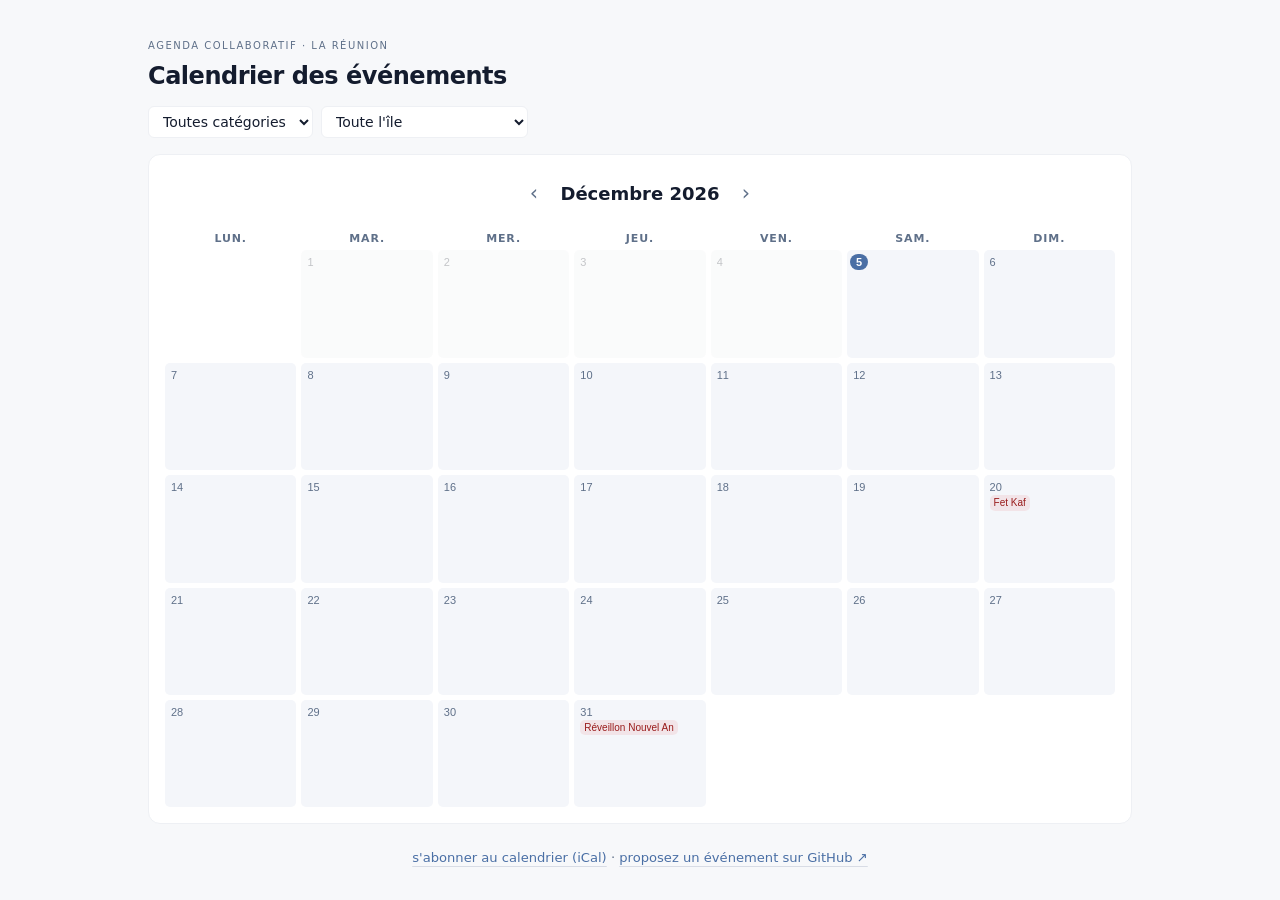
==== index.html @ 15e993ca "Update index.html Co-authored-by: Axel Rasse <rasseax@gmail.com>" ====
<!doctype html>
<html lang="fr">
<head>
<meta charset="utf-8">
<meta name="viewport" content="width=device-width, initial-scale=1">
<meta name="description" content="Agenda ouvert et collaboratif des événements de l'île de La Réunion.">
<title>Événements de La Réunion</title>
<link rel="icon" href="data:image/svg+xml,<svg xmlns=%22http://www.w3.org/2000/svg%22 viewBox=%220 0 100 100%22><text y=%22.9em%22 font-size=%2290%22>🌋</text></svg>">
<style>
  :root {
    color-scheme: light; /* fixed light theme, matching the prototype */

    /* — Surfaces (Vigie design system) — */
    --background: #f7f8fa;
    --foreground: #141c2e;
    --card: #ffffff;
    --card-elevated: #f0f3f8;
    --cell: #f4f6fa;
    --popover: #ffffff;
    --muted: #eef0f4;
    --muted-fg: #5f7089;
    --text-secondary: #3a4e6e;
    --border: #d8dce5;
    --border-strong: #c5cbd8;
    --primary: #4a6fa5;
    --primary-strong: #3b5d92; /* primary ink on tinted backgrounds (AA at 11px) */
    --primary-fg: #ffffff;

    /* — "Signal" states → one category, one color (bg + text) — */
    --Culture-bg: #e6eef8;           --Culture-fg: #2c5490;
    --Sport-bg: #e8f3ec;             --Sport-fg: #276b44;
    --Religieux-bg: #f6efe2;         --Religieux-fg: #7a5d20;
    --Ferie-bg: rgba(220,74,74,.10); --Ferie-fg: #991b1b;

    /* — Radius scale — */
    --r-badge: 3px; --r-sm: 5px; --r-md: 6px; --r-lg: 8px; --r-xl: 12px; --r-2xl: 16px;

    /* — Elevation — */
    --shadow-sm: 0 1px 3px rgba(0,0,0,.06);
    --shadow-md: 0 2px 8px rgba(0,0,0,.08), 0 1px 2px rgba(0,0,0,.04);
    --shadow-2xl: 0 12px 32px rgba(0,0,0,.12);

    /* — Motion — */
    --motion-micro: 140ms; --motion-standard: 240ms;
    --ease-expo: cubic-bezier(.16,1,.3,1);
    --ease-standard: cubic-bezier(.2,0,0,1);

    /* Geist is the prototype's typeface; system-ui as fallback (font not bundled here). */
    --font-sans: "Geist Variable", -apple-system, system-ui, sans-serif;
  }
  * { box-sizing: border-box; }
  body {
    font: 16px/1.5 var(--font-sans); margin: 0 auto; padding: 2rem 1.25rem; max-width: 64rem;
    min-height: 100vh; display: flex; flex-direction: column; background: var(--background); color: var(--foreground);
    -webkit-font-smoothing: antialiased; -moz-osx-font-smoothing: grayscale;
  }

  /* section-label (mono role: tabular figures, tight uppercase) */
  .label { font-size: 10px; font-weight: 500; letter-spacing: 1.5px; text-transform: uppercase; color: var(--muted-fg); font-variant-numeric: tabular-nums; }
  header h1 { margin: .15rem 0 0; font-size: 1.5rem; font-weight: 700; letter-spacing: -.02em; }
  .filters { display: flex; flex-wrap: wrap; gap: .5rem; margin-top: .75rem; }
  select, #today {
    font: inherit; font-size: .875rem; padding: .375rem .625rem; border: 1px solid var(--muted);
    border-radius: var(--r-md); background: var(--card); color: inherit; cursor: pointer;
    transition: background var(--motion-micro) var(--ease-standard), transform var(--motion-micro) var(--ease-standard);
  }
  #today { margin-left: auto; color: var(--muted-fg); background: none; }
  select:hover, #today:hover { background: var(--muted); }
  select:active, #today:active, .nav button:active { transform: scale(.98); }
  /* Active filter: the state is visible without reopening the menu. */
  select.active { border-color: var(--primary); background: color-mix(in srgb, var(--primary) 8%, var(--card)); color: var(--primary-strong); }
  :focus-visible { outline: 2px solid var(--primary); outline-offset: 2px; }

  .card { margin-top: 1rem; flex: 1; display: flex; flex-direction: column; border: 1px solid var(--muted); border-radius: var(--r-xl); background: var(--card); padding: 1rem; }
  .nav { display: flex; align-items: center; justify-content: center; gap: .25rem; margin-bottom: .75rem; }
  .nav button { font: inherit; width: 2.75rem; height: 2.75rem; border: 0; border-radius: var(--r-md); background: none; color: var(--muted-fg); cursor: pointer; font-size: 1.3rem; transition: background var(--motion-micro) var(--ease-standard), transform var(--motion-micro) var(--ease-standard); }
  .nav button:hover { background: var(--muted); }
  .nav h2 { margin: 0; min-width: 10rem; text-align: center; font-size: 1.125rem; font-weight: 700; }

  .grid { display: grid; grid-template-columns: repeat(7, minmax(0, 1fr)); gap: 5px; }
  #days { flex: 1; }
  .wd { padding: .375rem 0; text-align: center; font: 600 11px/1 var(--font-sans); font-variant-numeric: tabular-nums; letter-spacing: .08em; text-transform: uppercase; color: var(--muted-fg); }
  .day {
    display: flex; flex-direction: column; padding: .375rem; border: 0; border-radius: var(--r-sm);
    background: var(--cell); text-align: left; cursor: pointer; color: inherit; overflow: hidden;
    transition: transform var(--motion-micro) var(--ease-standard), box-shadow var(--motion-micro) var(--ease-standard);
  }
  .day:hover { transform: translateY(-1px); box-shadow: var(--shadow-md); }
  .day.out { visibility: hidden; pointer-events: none; }
  .day.past { opacity: .4; filter: saturate(.3); }
  .daynum { align-self: flex-start; font-size: 11px; font-weight: 500; color: var(--muted-fg); }
  /* Today: filled pill on the day number (Apple Calendar style), cell stays like the others. */
  .day.today .daynum { background: var(--primary); color: var(--primary-fg); font-weight: 600; border-radius: 999px; min-width: 18px; text-align: center; padding: 2px 5px; margin: -2px 0 0 -3px; }
  .chips { display: flex; flex-direction: column; gap: 2px; margin-top: 2px; }
  .chip {
    display: block; overflow: hidden; text-overflow: ellipsis; white-space: nowrap;
    padding: 1px 4px; border-radius: var(--r-sm); font-size: 10px; line-height: 1.35;
    background: var(--tint); color: var(--fg);
  }
  .more { padding: 0 4px; font-size: 10px; color: var(--muted-fg); }

  dialog {
    width: 100%; max-width: 28rem; border: 1px solid var(--border-strong); border-radius: var(--r-2xl);
    background: var(--popover); color: var(--foreground); padding: 1.5rem; box-shadow: var(--shadow-2xl);
  }
  dialog::backdrop { background: #00000080; }
  dialog[open] { animation: slide-up var(--motion-standard) var(--ease-expo); }
  @keyframes slide-up { from { transform: translateY(12px); opacity: 0; } to { transform: translateY(0); opacity: 1; } }
  @media (prefers-reduced-motion: reduce) { dialog[open] { animation: none; } }
  .dhead { display: flex; align-items: flex-start; justify-content: space-between; gap: .75rem; margin-bottom: 1rem; }
  .dhead h3 { margin: .15rem 0 0; font-size: 1.125rem; font-weight: 700; text-transform: capitalize; letter-spacing: -.01em; }
  .close { border: 0; background: none; font-size: 1.2rem; cursor: pointer; color: var(--muted-fg); padding: .25rem; }
  .close:hover { color: inherit; }
  .evlist { list-style: none; margin: 0; padding: 0; display: flex; flex-direction: column; gap: .6rem; }
  .ev { border: 1px solid var(--border); border-radius: var(--r-lg); padding: .7rem .8rem; background: var(--card-elevated); }
  .evtop { display: flex; align-items: flex-start; justify-content: space-between; gap: .5rem; }
  .ev h4 { margin: 0; font-size: .95rem; font-weight: 600; }
  .badge { flex-shrink: 0; padding: 2px 6px; border-radius: var(--r-badge); font-size: 11px; background: var(--tint); color: var(--fg); white-space: nowrap; }
  .ev .loc { margin: .4rem 0 0; font-size: .875rem; color: var(--text-secondary); }
  .ev .dates { margin: .15rem 0 0; font: .78rem/1.4 var(--font-sans); font-variant-numeric: tabular-nums; color: var(--muted-fg); }
  .ev a, footer a { color: var(--primary); text-decoration: underline; text-decoration-color: var(--border); text-underline-offset: 4px; transition: text-decoration-color var(--motion-micro), color var(--motion-micro); }
  .ev a { font-size: .78rem; }
  .ev a:hover, footer a:hover { text-decoration-color: var(--primary); }
  .noev { color: var(--muted-fg); font-size: .9rem; }

  footer { margin-top: 1.5rem; text-align: center; font-size: .82rem; color: var(--muted-fg); }
  a { color: inherit; }
</style>
</head>
<body>
<header>
  <span class="label">Agenda collaboratif · La Réunion</span>
  <h1>Calendrier des événements</h1>
  <div class="filters">
    <select id="cat" aria-label="Filtrer par catégorie"></select>
    <select id="commune" aria-label="Filtrer par commune"></select>
    <button id="today" hidden>aujourd'hui</button>
  </div>
</header>

<main class="card">
  <div class="nav">
    <button id="prev" aria-label="Mois précédent">‹</button>
    <h2 id="month"></h2>
    <button id="next" aria-label="Mois suivant">›</button>
  </div>
  <div class="grid" id="weekdays"></div>
  <div class="grid" id="days"></div>
</main>

<dialog id="detail" aria-labelledby="dtitle"></dialog>

<footer>
  <a href="webcal://axelearning.github.io/reunion-events/events.ics">s'abonner au calendrier (iCal)</a>
  <span aria-hidden="true"> · </span>
  <a href="https://github.com/axelearning/reunion-events">proposez un événement sur GitHub ↗</a></footer>

<script>
"use strict";

// Minimal CSV parser (RFC 4180): quoted fields, embedded commas, "" escapes.
function parseCSV(text) {
  const rows = [[]];
  let field = "", inQuotes = false;
  for (let i = 0; i < text.length; i++) {
    const c = text[i];
    if (inQuotes) {
      if (c === '"') { if (text[i + 1] === '"') { field += '"'; i++; } else inQuotes = false; }
      else field += c;
    } else if (c === '"') inQuotes = true;
    else if (c === ",") { rows[rows.length - 1].push(field); field = ""; }
    else if (c === "\n") { rows[rows.length - 1].push(field); field = ""; rows.push([]); }
    else if (c !== "\r") field += c;
  }
  rows[rows.length - 1].push(field);
  return rows.filter(r => r.length > 1 || r[0] !== "");
}

// The CSV is editable by anyone via PR: all content is treated as hostile.
function esc(s) {
  return s.replace(/[&<>"']/g, c => ({ "&": "&amp;", "<": "&lt;", ">": "&gt;", '"': "&quot;", "'": "&#39;" }[c]));
}
function safeUrl(s) {
  try { return ["http:", "https:"].includes(new URL(s).protocol) ? s : null; }
  catch { return null; }
}

// One category → a pair of "signal" tokens (tinted background + text).
const CATS = {
  Culture: { tint: "var(--Culture-bg)", fg: "var(--Culture-fg)" },
  Sport: { tint: "var(--Sport-bg)", fg: "var(--Sport-fg)" },
  Religieux: { tint: "var(--Religieux-bg)", fg: "var(--Religieux-fg)" },
  "Jour férié": { tint: "var(--Ferie-bg)", fg: "var(--Ferie-fg)" },
};
const catStyle = c => CATS[c] || { tint: "var(--muted)", fg: "var(--muted-fg)" };
const communesLabel = c => c === "ALL" ? "Toute l'île" : c.split("|").join(", ");

const MONTHS = ["Janvier","Février","Mars","Avril","Mai","Juin","Juillet","Août","Septembre","Octobre","Novembre","Décembre"];
const WEEKDAYS = ["lun.","mar.","mer.","jeu.","ven.","sam.","dim."];
const fmtDate = new Intl.DateTimeFormat("fr-FR", { day: "numeric", month: "short", year: "numeric" });
const fmtFull = new Intl.DateTimeFormat("fr-FR", { weekday: "long", day: "numeric", month: "long", year: "numeric" });

function iso(d) {
  return `${d.getFullYear()}-${String(d.getMonth() + 1).padStart(2, "0")}-${String(d.getDate()).padStart(2, "0")}`;
}
function fmtRange(e) {
  const d = new Date(e.date_debut + "T00:00:00");
  if (isNaN(d)) return esc(e.date_debut);
  const f = e.date_fin ? new Date(e.date_fin + "T00:00:00") : null;
  return f && !isNaN(f) && e.date_fin !== e.date_debut
    ? `${fmtDate.format(d)} → ${fmtDate.format(f)}`
    : fmtDate.format(d);
}

const now = new Date();
const todayIso = iso(now);
let all = [];
let cursor = { y: now.getFullYear(), m: now.getMonth() };
let fCat = "", fCommune = "";

function filtered() {
  return all.filter(e =>
    (!fCat || e.categorie === fCat) &&
    (!fCommune || e.communes === "ALL" || e.communes.split("|").includes(fCommune)));
}
function eventsOn(key, list) {
  return list.filter(e => key >= e.date_debut && key <= (e.date_fin || e.date_debut));
}

fetch("reunion_events.csv")
  .then(r => { if (!r.ok) throw new Error(r.status); return r.text(); })
  .then(text => {
    const rows = parseCSV(text.trim());
    const headers = rows[0];
    all = rows.slice(1).map(r => Object.fromEntries(headers.map((h, i) => [h, (r[i] ?? "").trim()])));
    initFilters();
    render();
  })
  .catch(() => {
    document.querySelector("main").innerHTML = '<p class="noev" style="text-align:center;padding:2rem">Impossible de charger les données.</p>';
  });

function initFilters() {
  const communes = [...new Set(all.flatMap(e => e.communes === "ALL" ? [] : e.communes.split("|")))].sort((a, b) => a.localeCompare(b, "fr"));
  const catSel = document.getElementById("cat");
  catSel.innerHTML = '<option value="">Toutes catégories</option>' +
    Object.keys(CATS).map(c => `<option value="${esc(c)}">${esc(c)}</option>`).join("");
  document.getElementById("commune").innerHTML = '<option value="">Toute l\'île</option>' +
    communes.map(c => `<option value="${esc(c)}">${esc(c)}</option>`).join("");

  document.getElementById("weekdays").innerHTML = WEEKDAYS.map(w => `<div class="wd">${w}</div>`).join("");

  catSel.onchange = e => { fCat = e.target.value; e.target.classList.toggle("active", !!fCat); render(); };
  document.getElementById("commune").onchange = e => { fCommune = e.target.value; e.target.classList.toggle("active", !!fCommune); render(); };
  document.getElementById("prev").onclick = () => move(-1);
  document.getElementById("next").onclick = () => move(1);
  document.getElementById("today").onclick = () => { cursor = { y: now.getFullYear(), m: now.getMonth() }; render(); };
}

function move(delta) {
  const d = new Date(cursor.y, cursor.m + delta, 1);
  cursor = { y: d.getFullYear(), m: d.getMonth() };
  render();
}

function render() {
  const { y, m } = cursor;
  const list = filtered();
  document.getElementById("month").textContent = `${MONTHS[m]} ${y}`;
  const isCurrent = y === now.getFullYear() && m === now.getMonth();
  document.getElementById("today").hidden = isCurrent;

  const offset = (new Date(y, m, 1).getDay() + 6) % 7; // Monday = 0
  const daysInMonth = new Date(y, m + 1, 0).getDate();
  const count = Math.ceil((offset + daysInMonth) / 7) * 7;
  const days = document.getElementById("days");
  days.style.gridTemplateRows = `repeat(${count / 7}, minmax(72px, 1fr))`;

  let html = "";
  for (let i = 0; i < count; i++) {
    const d = new Date(y, m, 1 - offset + i);
    const key = iso(d);
    const inMonth = d.getMonth() === m;
    if (!inMonth) { html += '<div class="day out"></div>'; continue; }
    const evs = eventsOn(key, list);
    const cls = ["day", key < todayIso ? "past" : "", key === todayIso ? "today" : ""].join(" ").trim();
    const label = `${fmtFull.format(d)}, ${evs.length === 0 ? "aucun événement" : evs.length + " événement" + (evs.length > 1 ? "s" : "")}`;
    const chips = evs.slice(0, 3).map(e => {
      const s = catStyle(e.categorie);
      return `<span class="chip" style="--tint:${s.tint};--fg:${s.fg}" title="${esc(e.nom)}">${esc(e.nom)}</span>`;
    }).join("");
    const more = evs.length > 3 ? `<span class="more">+${evs.length - 3}</span>` : "";
    html += `<button class="${cls}" data-key="${key}" aria-label="${esc(label)}"` +
      `${key === todayIso ? ' aria-current="date"' : ""}>` +
      `<span class="daynum">${d.getDate()}</span><span class="chips">${chips}${more}</span></button>`;
  }
  days.innerHTML = html;
  days.querySelectorAll(".day:not(.out)").forEach(b => b.onclick = () => openDay(b.dataset.key));
}

function openDay(key) {
  const evs = eventsOn(key, filtered());
  const title = fmtFull.format(new Date(key + "T00:00:00"));
  const body = evs.length === 0
    ? '<p class="noev">Aucun événement ce jour.</p>'
    : '<ul class="evlist">' + evs.map(e => {
        const s = catStyle(e.categorie);
        const u = safeUrl(e.lien);
        return `<li class="ev"><div class="evtop"><h4>${esc(e.nom)}</h4>` +
          `<span class="badge" style="--tint:${s.tint};--fg:${s.fg}">${esc(e.categorie)}</span></div>` +
          `<p class="loc">📍 ${esc(communesLabel(e.communes))}</p>` +
          `<p class="dates">${fmtRange(e)}</p>` +
          (u ? `<a href="${esc(u)}" target="_blank" rel="noopener noreferrer">site officiel ↗</a>` : "") +
          `</li>`;
      }).join("") + "</ul>";
  const dlg = document.getElementById("detail");
  dlg.innerHTML =
    `<div class="dhead"><div><span class="label">${evs.length} événement${evs.length > 1 ? "s" : ""}</span>` +
    `<h3 id="dtitle">${esc(title)}</h3></div>` +
    `<button class="close" aria-label="Fermer">✕</button></div>${body}`;
  dlg.querySelector(".close").onclick = () => dlg.close();
  dlg.showModal();
}

// Click on the backdrop → close.
document.getElementById("detail").addEventListener("click", e => {
  if (e.target.id === "detail") e.target.close();
});
</script>
</body>
</html>
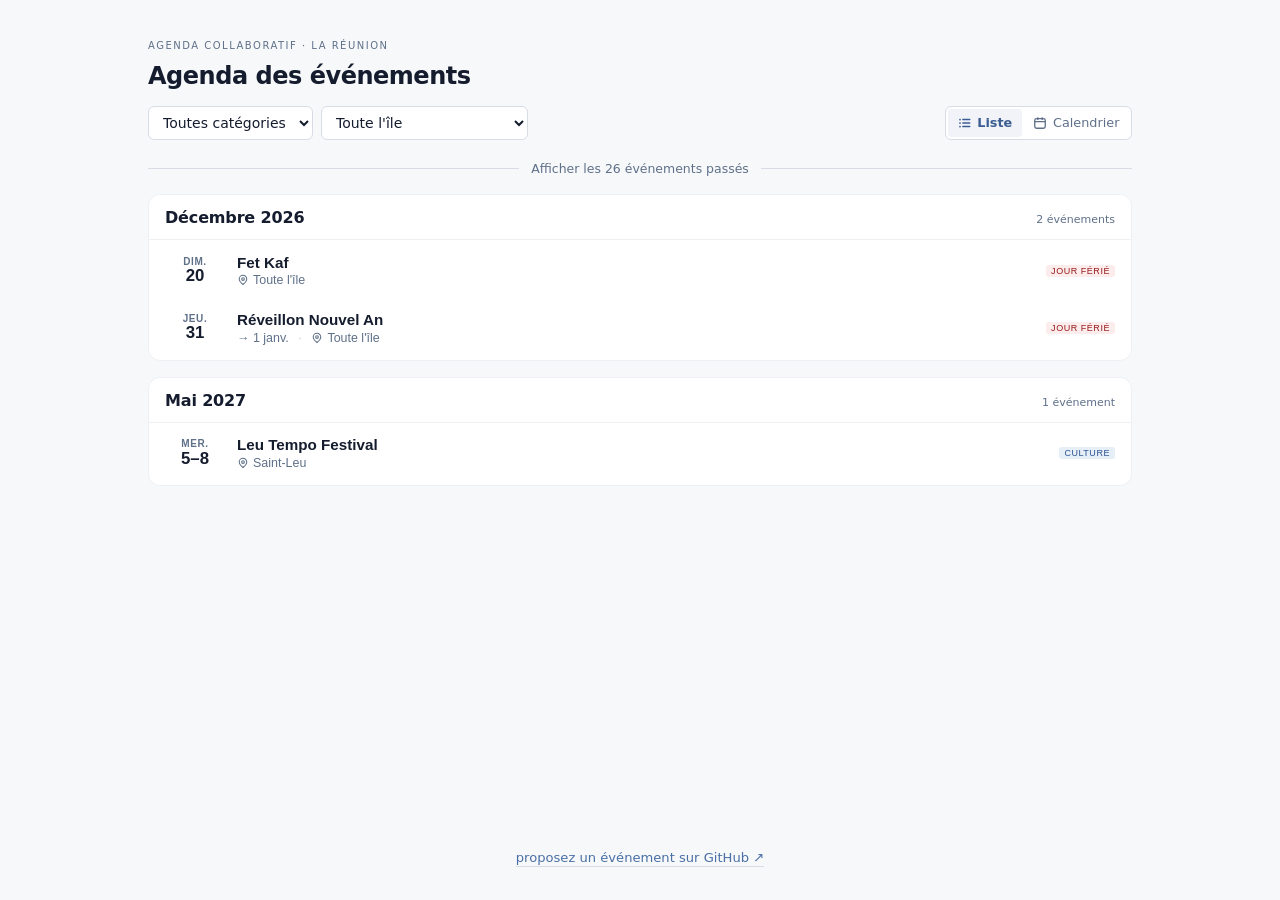
==== commit 55a544ab: "refactor(site): extrait styles.css et app.js de index.html index.html ne garde que le balisage ; le " ====
--- a/index.html
+++ b/index.html
@@ -6,326 +6,49 @@
 <meta name="description" content="Agenda ouvert et collaboratif des événements de l'île de La Réunion.">
 <title>Événements de La Réunion</title>
 <link rel="icon" href="data:image/svg+xml,<svg xmlns=%22http://www.w3.org/2000/svg%22 viewBox=%220 0 100 100%22><text y=%22.9em%22 font-size=%2290%22>🌋</text></svg>">
-<style>
-  :root {
-    color-scheme: light; /* fixed light theme, matching the prototype */
-
-    /* — Surfaces (Vigie design system) — */
-    --background: #f7f8fa;
-    --foreground: #141c2e;
-    --card: #ffffff;
-    --card-elevated: #f0f3f8;
-    --cell: #f4f6fa;
-    --popover: #ffffff;
-    --muted: #eef0f4;
-    --muted-fg: #5f7089;
-    --text-secondary: #3a4e6e;
-    --border: #d8dce5;
-    --border-strong: #c5cbd8;
-    --primary: #4a6fa5;
-    --primary-strong: #3b5d92; /* primary ink on tinted backgrounds (AA at 11px) */
-    --primary-fg: #ffffff;
-
-    /* — "Signal" states → one category, one color (bg + text) — */
-    --Culture-bg: #e6eef8;           --Culture-fg: #2c5490;
-    --Sport-bg: #e8f3ec;             --Sport-fg: #276b44;
-    --Religieux-bg: #f6efe2;         --Religieux-fg: #7a5d20;
-    --Ferie-bg: rgba(220,74,74,.10); --Ferie-fg: #991b1b;
-
-    /* — Radius scale — */
-    --r-badge: 3px; --r-sm: 5px; --r-md: 6px; --r-lg: 8px; --r-xl: 12px; --r-2xl: 16px;
-
-    /* — Elevation — */
-    --shadow-sm: 0 1px 3px rgba(0,0,0,.06);
-    --shadow-md: 0 2px 8px rgba(0,0,0,.08), 0 1px 2px rgba(0,0,0,.04);
-    --shadow-2xl: 0 12px 32px rgba(0,0,0,.12);
-
-    /* — Motion — */
-    --motion-micro: 140ms; --motion-standard: 240ms;
-    --ease-expo: cubic-bezier(.16,1,.3,1);
-    --ease-standard: cubic-bezier(.2,0,0,1);
-
-    /* Geist is the prototype's typeface; system-ui as fallback (font not bundled here). */
-    --font-sans: "Geist Variable", -apple-system, system-ui, sans-serif;
-  }
-  * { box-sizing: border-box; }
-  body {
-    font: 16px/1.5 var(--font-sans); margin: 0 auto; padding: 2rem 1.25rem; max-width: 64rem;
-    min-height: 100vh; display: flex; flex-direction: column; background: var(--background); color: var(--foreground);
-    -webkit-font-smoothing: antialiased; -moz-osx-font-smoothing: grayscale;
-  }
-
-  /* section-label (mono role: tabular figures, tight uppercase) */
-  .label { font-size: 10px; font-weight: 500; letter-spacing: 1.5px; text-transform: uppercase; color: var(--muted-fg); font-variant-numeric: tabular-nums; }
-  header h1 { margin: .15rem 0 0; font-size: 1.5rem; font-weight: 700; letter-spacing: -.02em; }
-  .filters { display: flex; flex-wrap: wrap; gap: .5rem; margin-top: .75rem; }
-  select, #today {
-    font: inherit; font-size: .875rem; padding: .375rem .625rem; border: 1px solid var(--muted);
-    border-radius: var(--r-md); background: var(--card); color: inherit; cursor: pointer;
-    transition: background var(--motion-micro) var(--ease-standard), transform var(--motion-micro) var(--ease-standard);
-  }
-  #today { margin-left: auto; color: var(--muted-fg); background: none; }
-  select:hover, #today:hover { background: var(--muted); }
-  select:active, #today:active, .nav button:active { transform: scale(.98); }
-  /* Active filter: the state is visible without reopening the menu. */
-  select.active { border-color: var(--primary); background: color-mix(in srgb, var(--primary) 8%, var(--card)); color: var(--primary-strong); }
-  :focus-visible { outline: 2px solid var(--primary); outline-offset: 2px; }
-
-  .card { margin-top: 1rem; flex: 1; display: flex; flex-direction: column; border: 1px solid var(--muted); border-radius: var(--r-xl); background: var(--card); padding: 1rem; }
-  .nav { display: flex; align-items: center; justify-content: center; gap: .25rem; margin-bottom: .75rem; }
-  .nav button { font: inherit; width: 2.75rem; height: 2.75rem; border: 0; border-radius: var(--r-md); background: none; color: var(--muted-fg); cursor: pointer; font-size: 1.3rem; transition: background var(--motion-micro) var(--ease-standard), transform var(--motion-micro) var(--ease-standard); }
-  .nav button:hover { background: var(--muted); }
-  .nav h2 { margin: 0; min-width: 10rem; text-align: center; font-size: 1.125rem; font-weight: 700; }
-
-  .grid { display: grid; grid-template-columns: repeat(7, minmax(0, 1fr)); gap: 5px; }
-  #days { flex: 1; }
-  .wd { padding: .375rem 0; text-align: center; font: 600 11px/1 var(--font-sans); font-variant-numeric: tabular-nums; letter-spacing: .08em; text-transform: uppercase; color: var(--muted-fg); }
-  .day {
-    display: flex; flex-direction: column; padding: .375rem; border: 0; border-radius: var(--r-sm);
-    background: var(--cell); text-align: left; cursor: pointer; color: inherit; overflow: hidden;
-    transition: transform var(--motion-micro) var(--ease-standard), box-shadow var(--motion-micro) var(--ease-standard);
-  }
-  .day:hover { transform: translateY(-1px); box-shadow: var(--shadow-md); }
-  .day.out { visibility: hidden; pointer-events: none; }
-  .day.past { opacity: .4; filter: saturate(.3); }
-  .daynum { align-self: flex-start; font-size: 11px; font-weight: 500; color: var(--muted-fg); }
-  /* Today: filled pill on the day number (Apple Calendar style), cell stays like the others. */
-  .day.today .daynum { background: var(--primary); color: var(--primary-fg); font-weight: 600; border-radius: 999px; min-width: 18px; text-align: center; padding: 2px 5px; margin: -2px 0 0 -3px; }
-  .chips { display: flex; flex-direction: column; gap: 2px; margin-top: 2px; }
-  .chip {
-    display: block; overflow: hidden; text-overflow: ellipsis; white-space: nowrap;
-    padding: 1px 4px; border-radius: var(--r-sm); font-size: 10px; line-height: 1.35;
-    background: var(--tint); color: var(--fg);
-  }
-  .more { padding: 0 4px; font-size: 10px; color: var(--muted-fg); }
-
-  dialog {
-    width: 100%; max-width: 28rem; border: 1px solid var(--border-strong); border-radius: var(--r-2xl);
-    background: var(--popover); color: var(--foreground); padding: 1.5rem; box-shadow: var(--shadow-2xl);
-  }
-  dialog::backdrop { background: #00000080; }
-  dialog[open] { animation: slide-up var(--motion-standard) var(--ease-expo); }
-  @keyframes slide-up { from { transform: translateY(12px); opacity: 0; } to { transform: translateY(0); opacity: 1; } }
-  @media (prefers-reduced-motion: reduce) { dialog[open] { animation: none; } }
-  .dhead { display: flex; align-items: flex-start; justify-content: space-between; gap: .75rem; margin-bottom: 1rem; }
-  .dhead h3 { margin: .15rem 0 0; font-size: 1.125rem; font-weight: 700; text-transform: capitalize; letter-spacing: -.01em; }
-  .close { border: 0; background: none; font-size: 1.2rem; cursor: pointer; color: var(--muted-fg); padding: .25rem; }
-  .close:hover { color: inherit; }
-  .evlist { list-style: none; margin: 0; padding: 0; display: flex; flex-direction: column; gap: .6rem; }
-  .ev { border: 1px solid var(--border); border-radius: var(--r-lg); padding: .7rem .8rem; background: var(--card-elevated); }
-  .evtop { display: flex; align-items: flex-start; justify-content: space-between; gap: .5rem; }
-  .ev h4 { margin: 0; font-size: .95rem; font-weight: 600; }
-  .badge { flex-shrink: 0; padding: 2px 6px; border-radius: var(--r-badge); font-size: 11px; background: var(--tint); color: var(--fg); white-space: nowrap; }
-  .ev .loc { margin: .4rem 0 0; font-size: .875rem; color: var(--text-secondary); }
-  .ev .dates { margin: .15rem 0 0; font: .78rem/1.4 var(--font-sans); font-variant-numeric: tabular-nums; color: var(--muted-fg); }
-  .ev a, footer a { color: var(--primary); text-decoration: underline; text-decoration-color: var(--border); text-underline-offset: 4px; transition: text-decoration-color var(--motion-micro), color var(--motion-micro); }
-  .ev a { font-size: .78rem; }
-  .ev a:hover, footer a:hover { text-decoration-color: var(--primary); }
-  .noev { color: var(--muted-fg); font-size: .9rem; }
-
-  footer { margin-top: 1.5rem; text-align: center; font-size: .82rem; color: var(--muted-fg); }
-  a { color: inherit; }
-</style>
+<link rel="stylesheet" href="styles.css">
 </head>
 <body>
 <header>
   <span class="label">Agenda collaboratif · La Réunion</span>
-  <h1>Calendrier des événements</h1>
+  <h1>Agenda des événements</h1>
   <div class="filters">
     <select id="cat" aria-label="Filtrer par catégorie"></select>
     <select id="commune" aria-label="Filtrer par commune"></select>
     <button id="today" hidden>aujourd'hui</button>
+    <div class="views" role="radiogroup" aria-label="Affichage">
+      <button id="v-list" role="radio" aria-checked="true">
+        <svg viewBox="0 0 16 16" width="14" height="14" aria-hidden="true"><path d="M5.5 4h8M5.5 8h8M5.5 12h8" stroke="currentColor" stroke-width="1.5" stroke-linecap="round"/><circle cx="2.25" cy="4" r="1" fill="currentColor"/><circle cx="2.25" cy="8" r="1" fill="currentColor"/><circle cx="2.25" cy="12" r="1" fill="currentColor"/></svg>
+        Liste
+      </button>
+      <button id="v-cal" role="radio" aria-checked="false" tabindex="-1">
+        <svg viewBox="0 0 16 16" width="14" height="14" aria-hidden="true" fill="none" stroke="currentColor" stroke-width="1.5"><rect x="2" y="3" width="12" height="11" rx="2"/><path d="M2 6.5h12M5.5 1.5v3M10.5 1.5v3"/></svg>
+        Calendrier
+      </button>
+    </div>
   </div>
 </header>
 
-<main class="card">
-  <div class="nav">
-    <button id="prev" aria-label="Mois précédent">‹</button>
-    <h2 id="month"></h2>
-    <button id="next" aria-label="Mois suivant">›</button>
+<main>
+  <div class="schedule" id="schedule"><p class="empty">Chargement…</p></div>
+  <div id="calendar" hidden>
+    <div class="nav">
+      <button id="prev" aria-label="Mois précédent">‹</button>
+      <h2 id="month"></h2>
+      <button id="next" aria-label="Mois suivant">›</button>
+    </div>
+    <div class="grid" id="weekdays"></div>
+    <div class="grid" id="days"></div>
   </div>
-  <div class="grid" id="weekdays"></div>
-  <div class="grid" id="days"></div>
 </main>
 
 <dialog id="detail" aria-labelledby="dtitle"></dialog>
 
+<p id="status" class="sr-only" role="status"></p>
+
 <footer>
-  <a href="webcal://axelearning.github.io/reunion-events/events.ics">s'abonner au calendrier (iCal)</a>
-  <span aria-hidden="true"> · </span>
   <a href="https://github.com/axelearning/reunion-events">proposez un événement sur GitHub ↗</a></footer>
 
-<script>
-"use strict";
-
-// Minimal CSV parser (RFC 4180): quoted fields, embedded commas, "" escapes.
-function parseCSV(text) {
-  const rows = [[]];
-  let field = "", inQuotes = false;
-  for (let i = 0; i < text.length; i++) {
-    const c = text[i];
-    if (inQuotes) {
-      if (c === '"') { if (text[i + 1] === '"') { field += '"'; i++; } else inQuotes = false; }
-      else field += c;
-    } else if (c === '"') inQuotes = true;
-    else if (c === ",") { rows[rows.length - 1].push(field); field = ""; }
-    else if (c === "\n") { rows[rows.length - 1].push(field); field = ""; rows.push([]); }
-    else if (c !== "\r") field += c;
-  }
-  rows[rows.length - 1].push(field);
-  return rows.filter(r => r.length > 1 || r[0] !== "");
-}
-
-// The CSV is editable by anyone via PR: all content is treated as hostile.
-function esc(s) {
-  return s.replace(/[&<>"']/g, c => ({ "&": "&amp;", "<": "&lt;", ">": "&gt;", '"': "&quot;", "'": "&#39;" }[c]));
-}
-function safeUrl(s) {
-  try { return ["http:", "https:"].includes(new URL(s).protocol) ? s : null; }
-  catch { return null; }
-}
-
-// One category → a pair of "signal" tokens (tinted background + text).
-const CATS = {
-  Culture: { tint: "var(--Culture-bg)", fg: "var(--Culture-fg)" },
-  Sport: { tint: "var(--Sport-bg)", fg: "var(--Sport-fg)" },
-  Religieux: { tint: "var(--Religieux-bg)", fg: "var(--Religieux-fg)" },
-  "Jour férié": { tint: "var(--Ferie-bg)", fg: "var(--Ferie-fg)" },
-};
-const catStyle = c => CATS[c] || { tint: "var(--muted)", fg: "var(--muted-fg)" };
-const communesLabel = c => c === "ALL" ? "Toute l'île" : c.split("|").join(", ");
-
-const MONTHS = ["Janvier","Février","Mars","Avril","Mai","Juin","Juillet","Août","Septembre","Octobre","Novembre","Décembre"];
-const WEEKDAYS = ["lun.","mar.","mer.","jeu.","ven.","sam.","dim."];
-const fmtDate = new Intl.DateTimeFormat("fr-FR", { day: "numeric", month: "short", year: "numeric" });
-const fmtFull = new Intl.DateTimeFormat("fr-FR", { weekday: "long", day: "numeric", month: "long", year: "numeric" });
-
-function iso(d) {
-  return `${d.getFullYear()}-${String(d.getMonth() + 1).padStart(2, "0")}-${String(d.getDate()).padStart(2, "0")}`;
-}
-function fmtRange(e) {
-  const d = new Date(e.date_debut + "T00:00:00");
-  if (isNaN(d)) return esc(e.date_debut);
-  const f = e.date_fin ? new Date(e.date_fin + "T00:00:00") : null;
-  return f && !isNaN(f) && e.date_fin !== e.date_debut
-    ? `${fmtDate.format(d)} → ${fmtDate.format(f)}`
-    : fmtDate.format(d);
-}
-
-const now = new Date();
-const todayIso = iso(now);
-let all = [];
-let cursor = { y: now.getFullYear(), m: now.getMonth() };
-let fCat = "", fCommune = "";
-
-function filtered() {
-  return all.filter(e =>
-    (!fCat || e.categorie === fCat) &&
-    (!fCommune || e.communes === "ALL" || e.communes.split("|").includes(fCommune)));
-}
-function eventsOn(key, list) {
-  return list.filter(e => key >= e.date_debut && key <= (e.date_fin || e.date_debut));
-}
-
-fetch("reunion_events.csv")
-  .then(r => { if (!r.ok) throw new Error(r.status); return r.text(); })
-  .then(text => {
-    const rows = parseCSV(text.trim());
-    const headers = rows[0];
-    all = rows.slice(1).map(r => Object.fromEntries(headers.map((h, i) => [h, (r[i] ?? "").trim()])));
-    initFilters();
-    render();
-  })
-  .catch(() => {
-    document.querySelector("main").innerHTML = '<p class="noev" style="text-align:center;padding:2rem">Impossible de charger les données.</p>';
-  });
-
-function initFilters() {
-  const communes = [...new Set(all.flatMap(e => e.communes === "ALL" ? [] : e.communes.split("|")))].sort((a, b) => a.localeCompare(b, "fr"));
-  const catSel = document.getElementById("cat");
-  catSel.innerHTML = '<option value="">Toutes catégories</option>' +
-    Object.keys(CATS).map(c => `<option value="${esc(c)}">${esc(c)}</option>`).join("");
-  document.getElementById("commune").innerHTML = '<option value="">Toute l\'île</option>' +
-    communes.map(c => `<option value="${esc(c)}">${esc(c)}</option>`).join("");
-
-  document.getElementById("weekdays").innerHTML = WEEKDAYS.map(w => `<div class="wd">${w}</div>`).join("");
-
-  catSel.onchange = e => { fCat = e.target.value; e.target.classList.toggle("active", !!fCat); render(); };
-  document.getElementById("commune").onchange = e => { fCommune = e.target.value; e.target.classList.toggle("active", !!fCommune); render(); };
-  document.getElementById("prev").onclick = () => move(-1);
-  document.getElementById("next").onclick = () => move(1);
-  document.getElementById("today").onclick = () => { cursor = { y: now.getFullYear(), m: now.getMonth() }; render(); };
-}
-
-function move(delta) {
-  const d = new Date(cursor.y, cursor.m + delta, 1);
-  cursor = { y: d.getFullYear(), m: d.getMonth() };
-  render();
-}
-
-function render() {
-  const { y, m } = cursor;
-  const list = filtered();
-  document.getElementById("month").textContent = `${MONTHS[m]} ${y}`;
-  const isCurrent = y === now.getFullYear() && m === now.getMonth();
-  document.getElementById("today").hidden = isCurrent;
-
-  const offset = (new Date(y, m, 1).getDay() + 6) % 7; // Monday = 0
-  const daysInMonth = new Date(y, m + 1, 0).getDate();
-  const count = Math.ceil((offset + daysInMonth) / 7) * 7;
-  const days = document.getElementById("days");
-  days.style.gridTemplateRows = `repeat(${count / 7}, minmax(72px, 1fr))`;
-
-  let html = "";
-  for (let i = 0; i < count; i++) {
-    const d = new Date(y, m, 1 - offset + i);
-    const key = iso(d);
-    const inMonth = d.getMonth() === m;
-    if (!inMonth) { html += '<div class="day out"></div>'; continue; }
-    const evs = eventsOn(key, list);
-    const cls = ["day", key < todayIso ? "past" : "", key === todayIso ? "today" : ""].join(" ").trim();
-    const label = `${fmtFull.format(d)}, ${evs.length === 0 ? "aucun événement" : evs.length + " événement" + (evs.length > 1 ? "s" : "")}`;
-    const chips = evs.slice(0, 3).map(e => {
-      const s = catStyle(e.categorie);
-      return `<span class="chip" style="--tint:${s.tint};--fg:${s.fg}" title="${esc(e.nom)}">${esc(e.nom)}</span>`;
-    }).join("");
-    const more = evs.length > 3 ? `<span class="more">+${evs.length - 3}</span>` : "";
-    html += `<button class="${cls}" data-key="${key}" aria-label="${esc(label)}"` +
-      `${key === todayIso ? ' aria-current="date"' : ""}>` +
-      `<span class="daynum">${d.getDate()}</span><span class="chips">${chips}${more}</span></button>`;
-  }
-  days.innerHTML = html;
-  days.querySelectorAll(".day:not(.out)").forEach(b => b.onclick = () => openDay(b.dataset.key));
-}
-
-function openDay(key) {
-  const evs = eventsOn(key, filtered());
-  const title = fmtFull.format(new Date(key + "T00:00:00"));
-  const body = evs.length === 0
-    ? '<p class="noev">Aucun événement ce jour.</p>'
-    : '<ul class="evlist">' + evs.map(e => {
-        const s = catStyle(e.categorie);
-        const u = safeUrl(e.lien);
-        return `<li class="ev"><div class="evtop"><h4>${esc(e.nom)}</h4>` +
-          `<span class="badge" style="--tint:${s.tint};--fg:${s.fg}">${esc(e.categorie)}</span></div>` +
-          `<p class="loc">📍 ${esc(communesLabel(e.communes))}</p>` +
-          `<p class="dates">${fmtRange(e)}</p>` +
-          (u ? `<a href="${esc(u)}" target="_blank" rel="noopener noreferrer">site officiel ↗</a>` : "") +
-          `</li>`;
-      }).join("") + "</ul>";
-  const dlg = document.getElementById("detail");
-  dlg.innerHTML =
-    `<div class="dhead"><div><span class="label">${evs.length} événement${evs.length > 1 ? "s" : ""}</span>` +
-    `<h3 id="dtitle">${esc(title)}</h3></div>` +
-    `<button class="close" aria-label="Fermer">✕</button></div>${body}`;
-  dlg.querySelector(".close").onclick = () => dlg.close();
-  dlg.showModal();
-}
-
-// Click on the backdrop → close.
-document.getElementById("detail").addEventListener("click", e => {
-  if (e.target.id === "detail") e.target.close();
-});
-</script>
+<script src="app.js"></script>
 </body>
 </html>
--- a/styles.css
+++ b/styles.css
@@ -0,0 +1,215 @@
+  :root {
+    color-scheme: light; /* fixed light theme, matching the prototype */
+
+    /* — Surfaces (Vigie design system) — */
+    --background: #f7f8fa;
+    --foreground: #141c2e;
+    --card: #ffffff;
+    --card-elevated: #f0f3f8;
+    --cell: #f4f6fa;
+    --popover: #ffffff;
+    --muted: #eef0f4;
+    --muted-fg: #5f7089;
+    --text-secondary: #3a4e6e;
+    --border: #d8dce5;
+    --border-strong: #c5cbd8;
+    --primary: #4a6fa5;
+    --primary-strong: #3b5d92; /* primary ink on tinted backgrounds (AA at 11px) */
+    --primary-fg: #ffffff;
+
+    /* — "Signal" states → one category, one color (bg + text) — */
+    --Culture-bg: #e6eef8;           --Culture-fg: #2c5490;
+    --Sport-bg: #e8f3ec;             --Sport-fg: #276b44;
+    --Religieux-bg: #f6efe2;         --Religieux-fg: #7a5d20;
+    --Ferie-bg: rgba(220,74,74,.10); --Ferie-fg: #991b1b;
+
+    /* — Radius scale — */
+    --r-badge: 3px; --r-sm: 5px; --r-md: 6px; --r-lg: 8px; --r-xl: 12px; --r-2xl: 16px;
+
+    /* — Elevation — */
+    --shadow-sm: 0 1px 3px rgba(0,0,0,.06);
+    --shadow-md: 0 2px 8px rgba(0,0,0,.08), 0 1px 2px rgba(0,0,0,.04);
+    --shadow-2xl: 0 12px 32px rgba(0,0,0,.12);
+
+    /* — Motion — */
+    --motion-micro: 140ms; --motion-standard: 240ms;
+    --ease-expo: cubic-bezier(.16,1,.3,1);
+    --ease-standard: cubic-bezier(.2,0,0,1);
+
+    /* System stack: no bundled font, zero dependency. */
+    --font-sans: system-ui, -apple-system, sans-serif;
+  }
+  * { box-sizing: border-box; }
+  body {
+    font: 16px/1.5 var(--font-sans); margin: 0 auto; padding: 2rem 1.25rem; max-width: 64rem;
+    min-height: 100vh; display: flex; flex-direction: column; background: var(--background); color: var(--foreground);
+    -webkit-font-smoothing: antialiased; -moz-osx-font-smoothing: grayscale;
+  }
+
+  /* section-label (mono role: tabular figures, tight uppercase) */
+  .label { font-size: .625rem; font-weight: 500; letter-spacing: 1.5px; text-transform: uppercase; color: var(--muted-fg); font-variant-numeric: tabular-nums; }
+  header h1 { margin: .15rem 0 0; font-size: 1.5rem; font-weight: 700; letter-spacing: -.02em; }
+  .filters { display: flex; flex-wrap: wrap; gap: .5rem; margin-top: .75rem; }
+  select, #today, #retry, #reset {
+    font: inherit; font-size: .875rem; padding: .375rem .625rem; border: 1px solid var(--border);
+    border-radius: var(--r-md); background: var(--card); color: inherit; cursor: pointer;
+    transition: background var(--motion-micro) var(--ease-standard), transform var(--motion-micro) var(--ease-standard);
+  }
+  #retry, #reset { color: var(--muted-fg); background: none; }
+  select:hover, #retry:hover, #reset:hover { background: var(--muted); color: var(--text-secondary); }
+  select:active, #today:active, #retry:active, #reset:active { transform: scale(.98); }
+  /* Quiet text action: reads as "jump", not as another filter control. */
+  #today { border: 0; background: none; color: var(--primary-strong); }
+  #today:hover { background: color-mix(in srgb, var(--primary) 8%, var(--card)); }
+  /* Active filter: the state is visible without reopening the menu. */
+  select.active { border-color: var(--primary); background: color-mix(in srgb, var(--primary) 8%, var(--card)); color: var(--primary-strong); }
+  .empty #retry, .empty #reset { margin-top: .6rem; }
+  :focus-visible { outline: 2px solid var(--primary); outline-offset: 2px; }
+
+  /* View switcher: segmented control, same "active filter" vocabulary as select.active */
+  .views { margin-left: auto; display: flex; padding: 2px; gap: 2px; border: 1px solid var(--border); border-radius: var(--r-md); background: var(--card); }
+  .views button {
+    display: inline-flex; align-items: center; gap: .35rem;
+    font: inherit; font-size: .8rem; padding: .25rem .6rem; border: 0; border-radius: calc(var(--r-md) - 2px);
+    background: none; color: var(--muted-fg); cursor: pointer;
+    transition: background var(--motion-micro) var(--ease-standard), color var(--motion-micro) var(--ease-standard);
+  }
+  .views svg { flex-shrink: 0; }
+  .views button:hover { background: var(--muted); color: var(--text-secondary); }
+  .views button[aria-checked="true"] { background: color-mix(in srgb, var(--primary) 8%, var(--card)); color: var(--primary-strong); font-weight: 600; }
+
+  /* List view: the page is viewport-high like the calendar; the list scrolls in its pane. */
+  body:not(.cal-view) { height: 100vh; height: 100dvh; }
+  main { margin-top: 1rem; flex: 1; min-height: 0; display: flex; flex-direction: column; }
+  /* The calendar lives in one card; the list is one card per month (below). */
+  body.cal-view main { border: 1px solid var(--muted); border-radius: var(--r-xl); background: var(--card); padding: .5rem; }
+
+  /* — Agenda (schedule): centered column, one card per month — */
+  .schedule { width: 100%; }
+  .schedule:not([hidden]) { display: flex; flex-direction: column; flex: 1; min-height: 0; overflow-y: auto; }
+  .schedule section { border: 1px solid var(--muted); border-radius: var(--r-xl); background: var(--card); }
+  .schedule section + section { margin-top: 1rem; }
+  .schedule > .empty { border: 1px solid var(--muted); border-radius: var(--r-xl); background: var(--card); }
+  .month-head {
+    position: sticky; top: 0; z-index: 1; background: var(--card);
+    border-bottom: 1px solid var(--muted); border-radius: var(--r-xl) var(--r-xl) 0 0;
+    padding: .7rem 1rem .55rem; display: flex; align-items: baseline; gap: .5rem;
+  }
+  .month-head h2 { margin: 0; font-size: 1rem; font-weight: 700; letter-spacing: -.01em; text-transform: capitalize; }
+  .month-head .count { margin-left: auto; font-size: .6875rem; color: var(--muted-fg); font-variant-numeric: tabular-nums; }
+  .rows { list-style: none; margin: 0; padding: .25rem .25rem .35rem; }
+  .rows li + li { margin-top: .3rem; }
+
+  /* Past events fold: a divider-with-label at the top of the list, where the hidden
+     content actually is — not a header button the reader never connects to it. */
+  .past-toggle {
+    align-self: stretch; display: flex; align-items: center; gap: .75rem;
+    margin-bottom: .75rem; padding: .25rem 0; border: 0; background: none; cursor: pointer;
+    font: inherit; font-size: .78rem; color: var(--muted-fg);
+    transition: color var(--motion-micro) var(--ease-standard);
+  }
+  .past-toggle::before, .past-toggle::after { content: ""; flex: 1; border-top: 1px solid var(--border); }
+  .past-toggle:hover { color: var(--primary-strong); }
+
+  .row {
+    display: grid; grid-template-columns: 3.75rem 1fr auto; align-items: center; gap: .75rem;
+    width: 100%; text-align: left; border: 0; border-radius: var(--r-lg); background: none; color: inherit;
+    padding: .6rem .75rem; cursor: pointer;
+    scroll-margin-top: 3.25rem; /* keep focused/anchored rows clear of the sticky month header */
+    transition: background var(--motion-micro) var(--ease-standard), transform var(--motion-micro) var(--ease-standard);
+  }
+  .row:hover { background: var(--cell); }
+  .row:active { transform: scale(.995); }
+  /* Past: dimmed via an AA-safe text color (≥4.5:1), never opacity;
+     badges get the calendar's luminance-preserving desaturation. */
+  .row.past { color: var(--muted-fg); }
+  .row.past .badge { filter: saturate(.35); }
+  .row.today { background: color-mix(in srgb, var(--primary) 7%, transparent); }
+
+  /* One column, always aligned: weekday on top, "25" or the compact range "25–26" below. */
+  .when { display: flex; flex-direction: column; align-items: center; line-height: 1.05; }
+  .when .d { font-size: 1.05rem; font-weight: 700; font-variant-numeric: tabular-nums; }
+  .when .wd { font-size: .625rem; font-weight: 600; letter-spacing: .06em; text-transform: uppercase; color: var(--muted-fg); }
+  .today .when .d { color: var(--primary); }
+
+  .body { min-width: 0; }
+  .row .title { display: -webkit-box; -webkit-line-clamp: 2; -webkit-box-orient: vertical; margin: 0; font-size: .95rem; font-weight: 600; overflow: hidden; overflow-wrap: break-word; }
+  .meta { margin: .15rem 0 0; display: flex; flex-wrap: wrap; align-items: center; gap: .35rem .6rem; font-size: .78rem; color: var(--muted-fg); font-variant-numeric: tabular-nums; }
+  .meta .sep { color: var(--border-strong); }
+  /* In-row badge: trailing tag at the right edge, slimmer than the dialog one. */
+  .row .badge { font-size: .5625rem; padding: 1px 5px; border-radius: var(--r-badge); }
+  .loc-names { display: inline-flex; align-items: center; gap: .25rem; }
+
+  .empty { text-align: center; color: var(--muted-fg); font-size: .9rem; padding: 3rem 1rem; }
+
+  /* — Calendar (month grid) — */
+  #calendar:not([hidden]) { flex: 1; display: flex; flex-direction: column; padding: .5rem; }
+  .nav { display: flex; align-items: center; justify-content: center; gap: .25rem; margin-bottom: .75rem; }
+  .nav button { font: inherit; width: 2.75rem; height: 2.75rem; border: 0; border-radius: var(--r-md); background: none; color: var(--muted-fg); cursor: pointer; font-size: 1.3rem; transition: background var(--motion-micro) var(--ease-standard), transform var(--motion-micro) var(--ease-standard); }
+  .nav button:hover { background: var(--muted); }
+  .nav button:active { transform: scale(.98); }
+  .nav h2 { margin: 0; min-width: 10rem; text-align: center; font-size: 1.125rem; font-weight: 700; }
+
+  .grid { display: grid; grid-template-columns: repeat(7, minmax(0, 1fr)); gap: 5px; }
+  #days { flex: 1; }
+  .grid .wd { padding: .375rem 0; text-align: center; font: 600 .6875rem/1 var(--font-sans); font-variant-numeric: tabular-nums; letter-spacing: .08em; text-transform: uppercase; color: var(--muted-fg); }
+  .day {
+    display: flex; flex-direction: column; padding: .375rem; border: 0; border-radius: var(--r-sm);
+    background: var(--cell); text-align: left; cursor: pointer; color: inherit; overflow: hidden;
+    transition: transform var(--motion-micro) var(--ease-standard), box-shadow var(--motion-micro) var(--ease-standard);
+  }
+  .day:hover { transform: translateY(-1px); box-shadow: var(--shadow-md); }
+  .day.out { visibility: hidden; pointer-events: none; }
+  /* Past: luminance-preserving desaturation keeps chip/text contrast AA. */
+  .day.past { filter: saturate(.35); }
+  .daynum { align-self: flex-start; font-size: .6875rem; font-weight: 500; color: var(--muted-fg); }
+  /* Today: filled pill on the day number (Apple Calendar style), cell stays like the others. */
+  .day.today .daynum { background: var(--primary); color: var(--primary-fg); font-weight: 600; border-radius: 999px; min-width: 18px; text-align: center; padding: 2px 5px; margin: -2px 0 0 -3px; }
+  .chips { display: flex; flex-direction: column; gap: 2px; margin-top: 2px; }
+  .chip {
+    display: block; overflow: hidden; text-overflow: ellipsis; white-space: nowrap;
+    padding: 1px 4px; border-radius: var(--r-sm); font-size: .625rem; line-height: 1.35;
+    background: var(--tint); color: var(--fg);
+  }
+  .more { padding: 0 4px; font-size: .625rem; color: var(--muted-fg); }
+
+  dialog {
+    width: 100%; max-width: 28rem; border: 0; border-radius: var(--r-2xl);
+    background: var(--popover); color: var(--foreground); padding: 1.5rem; box-shadow: var(--shadow-2xl);
+  }
+  dialog::backdrop { background: #00000080; }
+  dialog[open] { animation: slide-up var(--motion-standard) var(--ease-expo); }
+  @keyframes slide-up { from { transform: translateY(12px); opacity: 0; } to { transform: translateY(0); opacity: 1; } }
+  @media (prefers-reduced-motion: reduce) { dialog[open] { animation: none; } }
+  .dhead { display: flex; align-items: flex-start; justify-content: space-between; gap: .75rem; margin-bottom: 1rem; }
+  .dhead h3 { margin: .15rem 0 0; font-size: 1.125rem; font-weight: 700; letter-spacing: -.01em; }
+  .close { border: 0; background: none; font-size: 1.2rem; cursor: pointer; color: var(--muted-fg); padding: .25rem; }
+  .close:hover { color: inherit; }
+  .devlist { list-style: none; margin: 0; padding: 0; display: flex; flex-direction: column; gap: .35rem; }
+  .devlist li { display: flex; align-items: center; gap: .5rem; font-size: .9rem; }
+  .badge {
+    flex-shrink: 0; padding: 2px 7px; border-radius: var(--r-sm); white-space: nowrap;
+    font-size: .625rem; font-weight: 500; letter-spacing: .06em; text-transform: uppercase;
+    background: var(--tint); color: var(--fg);
+  }
+  .facts { list-style: none; margin: .6rem 0 0; padding: 0; display: flex; flex-direction: column; gap: .45rem; }
+  .facts li { display: flex; align-items: center; gap: .5rem; font-size: .875rem; color: var(--text-secondary); font-variant-numeric: tabular-nums; }
+  .facts svg { flex-shrink: 0; color: var(--muted-fg); }
+  .drow a, footer a { color: var(--primary); text-decoration: underline; text-decoration-color: var(--border); text-underline-offset: 4px; transition: text-decoration-color var(--motion-micro), color var(--motion-micro); }
+  .drow a:hover, footer a:hover { text-decoration-color: var(--primary); }
+
+  footer { margin-top: 1.5rem; text-align: center; font-size: .82rem; color: var(--muted-fg); }
+  a { color: inherit; }
+
+  .sr-only { position: absolute; width: 1px; height: 1px; margin: -1px; padding: 0; overflow: hidden; clip-path: inset(50%); white-space: nowrap; border: 0; }
+
+  /* Narrow screens: tighter row gutters. */
+  @media (max-width: 480px) {
+    .row { gap: .6rem; padding-inline: .5rem; }
+  }
+  /* Touch: 44px targets on the primary controls (fine pointers keep the compact density). */
+  @media (pointer: coarse) {
+    select, #today, #retry, #reset { min-height: 44px; }
+    .views button, .past-toggle { min-height: 2.75rem; }
+    .close { padding: .6rem; margin: -.35rem -.35rem 0 0; }
+  }
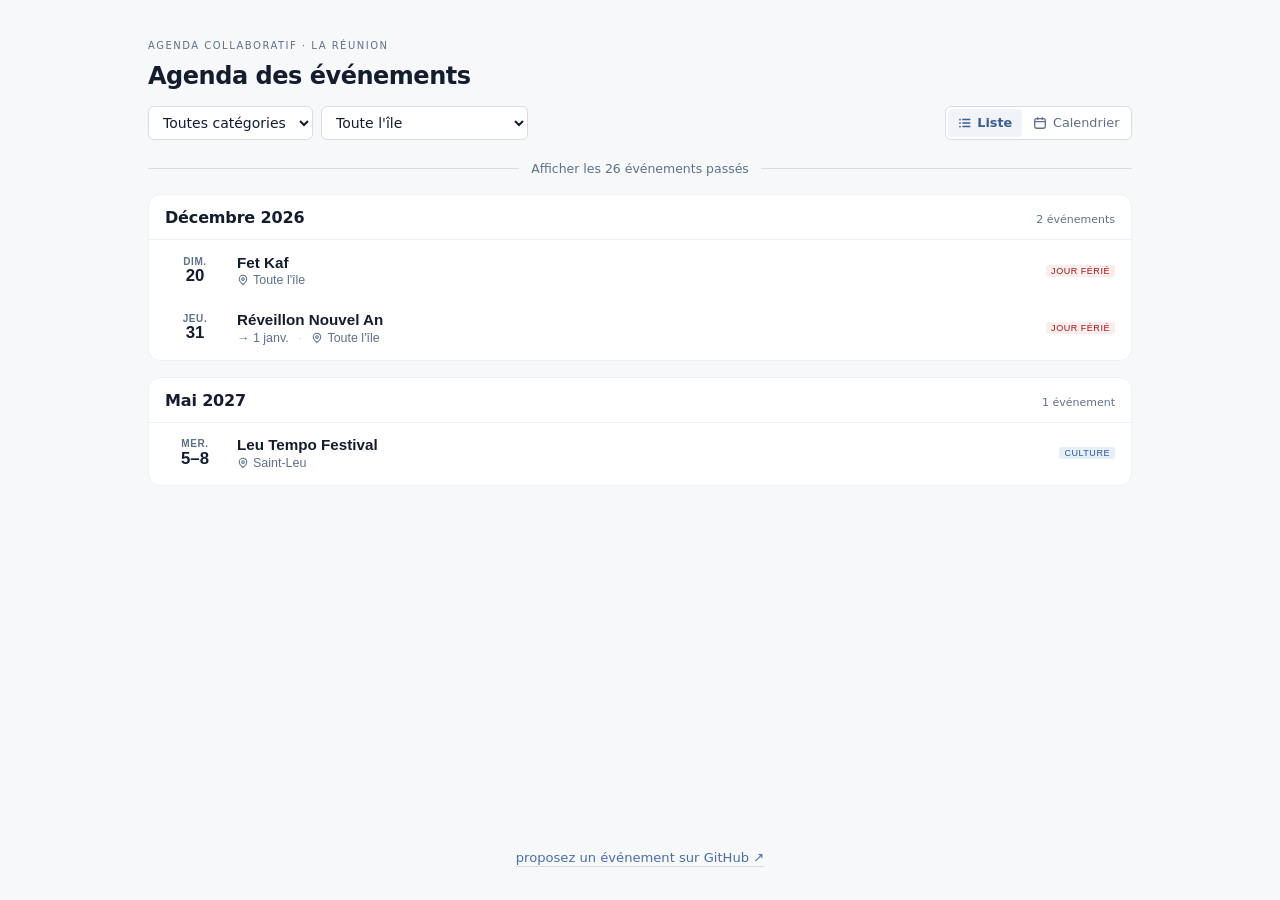
==== commit 4a9a5842: "fix(liste): étend la liste sur toute la largeur de la page" ====
--- a/index.html
+++ b/index.html
@@ -6,7 +6,223 @@
 <meta name="description" content="Agenda ouvert et collaboratif des événements de l'île de La Réunion.">
 <title>Événements de La Réunion</title>
 <link rel="icon" href="data:image/svg+xml,<svg xmlns=%22http://www.w3.org/2000/svg%22 viewBox=%220 0 100 100%22><text y=%22.9em%22 font-size=%2290%22>🌋</text></svg>">
-<link rel="stylesheet" href="styles.css">
+<style>
+  :root {
+    color-scheme: light; /* fixed light theme, matching the prototype */
+
+    /* — Surfaces (Vigie design system) — */
+    --background: #f7f8fa;
+    --foreground: #141c2e;
+    --card: #ffffff;
+    --card-elevated: #f0f3f8;
+    --cell: #f4f6fa;
+    --popover: #ffffff;
+    --muted: #eef0f4;
+    --muted-fg: #5f7089;
+    --text-secondary: #3a4e6e;
+    --border: #d8dce5;
+    --border-strong: #c5cbd8;
+    --primary: #4a6fa5;
+    --primary-strong: #3b5d92; /* primary ink on tinted backgrounds (AA at 11px) */
+    --primary-fg: #ffffff;
+
+    /* — "Signal" states → one category, one color (bg + text) — */
+    --Culture-bg: #e6eef8;           --Culture-fg: #2c5490;
+    --Sport-bg: #e8f3ec;             --Sport-fg: #276b44;
+    --Religieux-bg: #f6efe2;         --Religieux-fg: #7a5d20;
+    --Ferie-bg: rgba(220,74,74,.10); --Ferie-fg: #991b1b;
+
+    /* — Radius scale — */
+    --r-badge: 3px; --r-sm: 5px; --r-md: 6px; --r-lg: 8px; --r-xl: 12px; --r-2xl: 16px;
+
+    /* — Elevation — */
+    --shadow-sm: 0 1px 3px rgba(0,0,0,.06);
+    --shadow-md: 0 2px 8px rgba(0,0,0,.08), 0 1px 2px rgba(0,0,0,.04);
+    --shadow-2xl: 0 12px 32px rgba(0,0,0,.12);
+
+    /* — Motion — */
+    --motion-micro: 140ms; --motion-standard: 240ms;
+    --ease-expo: cubic-bezier(.16,1,.3,1);
+    --ease-standard: cubic-bezier(.2,0,0,1);
+
+    /* System stack: no bundled font, zero dependency. */
+    --font-sans: system-ui, -apple-system, sans-serif;
+  }
+  * { box-sizing: border-box; }
+  body {
+    font: 16px/1.5 var(--font-sans); margin: 0 auto; padding: 2rem 1.25rem; max-width: 64rem;
+    min-height: 100vh; display: flex; flex-direction: column; background: var(--background); color: var(--foreground);
+    -webkit-font-smoothing: antialiased; -moz-osx-font-smoothing: grayscale;
+  }
+
+  /* section-label (mono role: tabular figures, tight uppercase) */
+  .label { font-size: .625rem; font-weight: 500; letter-spacing: 1.5px; text-transform: uppercase; color: var(--muted-fg); font-variant-numeric: tabular-nums; }
+  header h1 { margin: .15rem 0 0; font-size: 1.5rem; font-weight: 700; letter-spacing: -.02em; }
+  .filters { display: flex; flex-wrap: wrap; gap: .5rem; margin-top: .75rem; }
+  select, #today, #retry, #reset {
+    font: inherit; font-size: .875rem; padding: .375rem .625rem; border: 1px solid var(--border);
+    border-radius: var(--r-md); background: var(--card); color: inherit; cursor: pointer;
+    transition: background var(--motion-micro) var(--ease-standard), transform var(--motion-micro) var(--ease-standard);
+  }
+  #retry, #reset { color: var(--muted-fg); background: none; }
+  select:hover, #retry:hover, #reset:hover { background: var(--muted); color: var(--text-secondary); }
+  select:active, #today:active, #retry:active, #reset:active { transform: scale(.98); }
+  /* Quiet text action: reads as "jump", not as another filter control. */
+  #today { border: 0; background: none; color: var(--primary-strong); }
+  #today:hover { background: color-mix(in srgb, var(--primary) 8%, var(--card)); }
+  /* Active filter: the state is visible without reopening the menu. */
+  select.active { border-color: var(--primary); background: color-mix(in srgb, var(--primary) 8%, var(--card)); color: var(--primary-strong); }
+  .empty #retry, .empty #reset { margin-top: .6rem; }
+  :focus-visible { outline: 2px solid var(--primary); outline-offset: 2px; }
+
+  /* View switcher: segmented control, same "active filter" vocabulary as select.active */
+  .views { margin-left: auto; display: flex; padding: 2px; gap: 2px; border: 1px solid var(--border); border-radius: var(--r-md); background: var(--card); }
+  .views button {
+    display: inline-flex; align-items: center; gap: .35rem;
+    font: inherit; font-size: .8rem; padding: .25rem .6rem; border: 0; border-radius: calc(var(--r-md) - 2px);
+    background: none; color: var(--muted-fg); cursor: pointer;
+    transition: background var(--motion-micro) var(--ease-standard), color var(--motion-micro) var(--ease-standard);
+  }
+  .views svg { flex-shrink: 0; }
+  .views button:hover { background: var(--muted); color: var(--text-secondary); }
+  .views button[aria-checked="true"] { background: color-mix(in srgb, var(--primary) 8%, var(--card)); color: var(--primary-strong); font-weight: 600; }
+
+  /* List view: the page is viewport-high like the calendar; the list scrolls in its pane. */
+  body:not(.cal-view) { height: 100vh; height: 100dvh; }
+  main { margin-top: 1rem; flex: 1; min-height: 0; display: flex; flex-direction: column; }
+  /* The calendar lives in one card; the list is one card per month (below). */
+  body.cal-view main { border: 1px solid var(--muted); border-radius: var(--r-xl); background: var(--card); padding: .5rem; }
+
+  /* — Agenda (schedule): centered column, one card per month — */
+  .schedule { width: 100%; }
+  .schedule:not([hidden]) { display: flex; flex-direction: column; flex: 1; min-height: 0; overflow-y: auto; }
+  .schedule section { border: 1px solid var(--muted); border-radius: var(--r-xl); background: var(--card); }
+  .schedule section + section { margin-top: 1rem; }
+  .schedule > .empty { border: 1px solid var(--muted); border-radius: var(--r-xl); background: var(--card); }
+  .month-head {
+    position: sticky; top: 0; z-index: 1; background: var(--card);
+    border-bottom: 1px solid var(--muted); border-radius: var(--r-xl) var(--r-xl) 0 0;
+    padding: .7rem 1rem .55rem; display: flex; align-items: baseline; gap: .5rem;
+  }
+  .month-head h2 { margin: 0; font-size: 1rem; font-weight: 700; letter-spacing: -.01em; text-transform: capitalize; }
+  .month-head .count { margin-left: auto; font-size: .6875rem; color: var(--muted-fg); font-variant-numeric: tabular-nums; }
+  .rows { list-style: none; margin: 0; padding: .25rem .25rem .35rem; }
+  .rows li + li { margin-top: .3rem; }
+
+  /* Past events fold: a divider-with-label at the top of the list, where the hidden
+     content actually is — not a header button the reader never connects to it. */
+  .past-toggle {
+    align-self: stretch; display: flex; align-items: center; gap: .75rem;
+    margin-bottom: .75rem; padding: .25rem 0; border: 0; background: none; cursor: pointer;
+    font: inherit; font-size: .78rem; color: var(--muted-fg);
+    transition: color var(--motion-micro) var(--ease-standard);
+  }
+  .past-toggle::before, .past-toggle::after { content: ""; flex: 1; border-top: 1px solid var(--border); }
+  .past-toggle:hover { color: var(--primary-strong); }
+
+  .row {
+    display: grid; grid-template-columns: 3.75rem 1fr auto; align-items: center; gap: .75rem;
+    width: 100%; text-align: left; border: 0; border-radius: var(--r-lg); background: none; color: inherit;
+    padding: .6rem .75rem; cursor: pointer;
+    scroll-margin-top: 3.25rem; /* keep focused/anchored rows clear of the sticky month header */
+    transition: background var(--motion-micro) var(--ease-standard), transform var(--motion-micro) var(--ease-standard);
+  }
+  .row:hover { background: var(--cell); }
+  .row:active { transform: scale(.995); }
+  /* Past: dimmed via an AA-safe text color (≥4.5:1), never opacity;
+     badges get the calendar's luminance-preserving desaturation. */
+  .row.past { color: var(--muted-fg); }
+  .row.past .badge { filter: saturate(.35); }
+  .row.today { background: color-mix(in srgb, var(--primary) 7%, transparent); }
+
+  /* One column, always aligned: weekday on top, "25" or the compact range "25–26" below. */
+  .when { display: flex; flex-direction: column; align-items: center; line-height: 1.05; }
+  .when .d { font-size: 1.05rem; font-weight: 700; font-variant-numeric: tabular-nums; }
+  .when .wd { font-size: .625rem; font-weight: 600; letter-spacing: .06em; text-transform: uppercase; color: var(--muted-fg); }
+  .today .when .d { color: var(--primary); }
+
+  .body { min-width: 0; }
+  .row .title { display: -webkit-box; -webkit-line-clamp: 2; -webkit-box-orient: vertical; margin: 0; font-size: .95rem; font-weight: 600; overflow: hidden; overflow-wrap: break-word; }
+  .meta { margin: .15rem 0 0; display: flex; flex-wrap: wrap; align-items: center; gap: .35rem .6rem; font-size: .78rem; color: var(--muted-fg); font-variant-numeric: tabular-nums; }
+  .meta .sep { color: var(--border-strong); }
+  /* In-row badge: trailing tag at the right edge, slimmer than the dialog one. */
+  .row .badge { font-size: .5625rem; padding: 1px 5px; border-radius: var(--r-badge); }
+  .loc-names { display: inline-flex; align-items: center; gap: .25rem; }
+
+  .empty { text-align: center; color: var(--muted-fg); font-size: .9rem; padding: 3rem 1rem; }
+
+  /* — Calendar (month grid) — */
+  #calendar:not([hidden]) { flex: 1; display: flex; flex-direction: column; padding: .5rem; }
+  .nav { display: flex; align-items: center; justify-content: center; gap: .25rem; margin-bottom: .75rem; }
+  .nav button { font: inherit; width: 2.75rem; height: 2.75rem; border: 0; border-radius: var(--r-md); background: none; color: var(--muted-fg); cursor: pointer; font-size: 1.3rem; transition: background var(--motion-micro) var(--ease-standard), transform var(--motion-micro) var(--ease-standard); }
+  .nav button:hover { background: var(--muted); }
+  .nav button:active { transform: scale(.98); }
+  .nav h2 { margin: 0; min-width: 10rem; text-align: center; font-size: 1.125rem; font-weight: 700; }
+
+  .grid { display: grid; grid-template-columns: repeat(7, minmax(0, 1fr)); gap: 5px; }
+  #days { flex: 1; }
+  .grid .wd { padding: .375rem 0; text-align: center; font: 600 .6875rem/1 var(--font-sans); font-variant-numeric: tabular-nums; letter-spacing: .08em; text-transform: uppercase; color: var(--muted-fg); }
+  .day {
+    display: flex; flex-direction: column; padding: .375rem; border: 0; border-radius: var(--r-sm);
+    background: var(--cell); text-align: left; cursor: pointer; color: inherit; overflow: hidden;
+    transition: transform var(--motion-micro) var(--ease-standard), box-shadow var(--motion-micro) var(--ease-standard);
+  }
+  .day:hover { transform: translateY(-1px); box-shadow: var(--shadow-md); }
+  .day.out { visibility: hidden; pointer-events: none; }
+  /* Past: luminance-preserving desaturation keeps chip/text contrast AA. */
+  .day.past { filter: saturate(.35); }
+  .daynum { align-self: flex-start; font-size: .6875rem; font-weight: 500; color: var(--muted-fg); }
+  /* Today: filled pill on the day number (Apple Calendar style), cell stays like the others. */
+  .day.today .daynum { background: var(--primary); color: var(--primary-fg); font-weight: 600; border-radius: 999px; min-width: 18px; text-align: center; padding: 2px 5px; margin: -2px 0 0 -3px; }
+  .chips { display: flex; flex-direction: column; gap: 2px; margin-top: 2px; }
+  .chip {
+    display: block; overflow: hidden; text-overflow: ellipsis; white-space: nowrap;
+    padding: 1px 4px; border-radius: var(--r-sm); font-size: .625rem; line-height: 1.35;
+    background: var(--tint); color: var(--fg);
+  }
+  .more { padding: 0 4px; font-size: .625rem; color: var(--muted-fg); }
+
+  dialog {
+    width: 100%; max-width: 28rem; border: 0; border-radius: var(--r-2xl);
+    background: var(--popover); color: var(--foreground); padding: 1.5rem; box-shadow: var(--shadow-2xl);
+  }
+  dialog::backdrop { background: #00000080; }
+  dialog[open] { animation: slide-up var(--motion-standard) var(--ease-expo); }
+  @keyframes slide-up { from { transform: translateY(12px); opacity: 0; } to { transform: translateY(0); opacity: 1; } }
+  @media (prefers-reduced-motion: reduce) { dialog[open] { animation: none; } }
+  .dhead { display: flex; align-items: flex-start; justify-content: space-between; gap: .75rem; margin-bottom: 1rem; }
+  .dhead h3 { margin: .15rem 0 0; font-size: 1.125rem; font-weight: 700; letter-spacing: -.01em; }
+  .close { border: 0; background: none; font-size: 1.2rem; cursor: pointer; color: var(--muted-fg); padding: .25rem; }
+  .close:hover { color: inherit; }
+  .devlist { list-style: none; margin: 0; padding: 0; display: flex; flex-direction: column; gap: .35rem; }
+  .devlist li { display: flex; align-items: center; gap: .5rem; font-size: .9rem; }
+  .badge {
+    flex-shrink: 0; padding: 2px 7px; border-radius: var(--r-sm); white-space: nowrap;
+    font-size: .625rem; font-weight: 500; letter-spacing: .06em; text-transform: uppercase;
+    background: var(--tint); color: var(--fg);
+  }
+  .facts { list-style: none; margin: .6rem 0 0; padding: 0; display: flex; flex-direction: column; gap: .45rem; }
+  .facts li { display: flex; align-items: center; gap: .5rem; font-size: .875rem; color: var(--text-secondary); font-variant-numeric: tabular-nums; }
+  .facts svg { flex-shrink: 0; color: var(--muted-fg); }
+  .drow a, footer a { color: var(--primary); text-decoration: underline; text-decoration-color: var(--border); text-underline-offset: 4px; transition: text-decoration-color var(--motion-micro), color var(--motion-micro); }
+  .drow a:hover, footer a:hover { text-decoration-color: var(--primary); }
+
+  footer { margin-top: 1.5rem; text-align: center; font-size: .82rem; color: var(--muted-fg); }
+  a { color: inherit; }
+
+  .sr-only { position: absolute; width: 1px; height: 1px; margin: -1px; padding: 0; overflow: hidden; clip-path: inset(50%); white-space: nowrap; border: 0; }
+
+  /* Narrow screens: tighter row gutters. */
+  @media (max-width: 480px) {
+    .row { gap: .6rem; padding-inline: .5rem; }
+  }
+  /* Touch: 44px targets on the primary controls (fine pointers keep the compact density). */
+  @media (pointer: coarse) {
+    select, #today, #retry, #reset { min-height: 44px; }
+    .views button, .past-toggle { min-height: 2.75rem; }
+    .close { padding: .6rem; margin: -.35rem -.35rem 0 0; }
+  }
+</style>
 </head>
 <body>
 <header>
@@ -49,6 +265,368 @@
 <footer>
   <a href="https://github.com/axelearning/reunion-events">proposez un événement sur GitHub ↗</a></footer>
 
-<script src="app.js"></script>
+<script>
+"use strict";
+
+// Minimal CSV parser (RFC 4180): quoted fields, embedded commas, "" escapes.
+function parseCSV(text) {
+  const rows = [[]];
+  let field = "", inQuotes = false;
+  for (let i = 0; i < text.length; i++) {
+    const c = text[i];
+    if (inQuotes) {
+      if (c === '"') { if (text[i + 1] === '"') { field += '"'; i++; } else inQuotes = false; }
+      else field += c;
+    } else if (c === '"') inQuotes = true;
+    else if (c === ",") { rows[rows.length - 1].push(field); field = ""; }
+    else if (c === "\n") { rows[rows.length - 1].push(field); field = ""; rows.push([]); }
+    else if (c !== "\r") field += c;
+  }
+  rows[rows.length - 1].push(field);
+  return rows.filter(r => r.length > 1 || r[0] !== "");
+}
+
+// The CSV is editable by anyone via PR: all content is treated as hostile.
+function esc(s) {
+  return s.replace(/[&<>"']/g, c => ({ "&": "&amp;", "<": "&lt;", ">": "&gt;", '"': "&quot;", "'": "&#39;" }[c]));
+}
+function safeUrl(s) {
+  try { return ["http:", "https:"].includes(new URL(s).protocol) ? s : null; }
+  catch { return null; }
+}
+
+// One category → "signal" tokens (tinted background, text).
+const CATS = {
+  Culture: { tint: "var(--Culture-bg)", fg: "var(--Culture-fg)" },
+  Sport: { tint: "var(--Sport-bg)", fg: "var(--Sport-fg)" },
+  Religieux: { tint: "var(--Religieux-bg)", fg: "var(--Religieux-fg)" },
+  "Jour férié": { tint: "var(--Ferie-bg)", fg: "var(--Ferie-fg)" },
+};
+const catStyle = c => CATS[c] || { tint: "var(--muted)", fg: "var(--muted-fg)" };
+// Outline pin for locations, same stroke vocabulary as the view-switcher icons.
+const PIN = '<svg viewBox="0 0 16 16" width="12" height="12" aria-hidden="true" fill="none" stroke="currentColor" stroke-width="1.4"><path d="M13 6.7C13 10 8 14 8 14S3 10 3 6.7a5 5 0 0 1 10 0Z"/><circle cx="8" cy="6.7" r="1.8"/></svg>';
+const CAL = '<svg viewBox="0 0 16 16" width="12" height="12" aria-hidden="true" fill="none" stroke="currentColor" stroke-width="1.4"><rect x="2" y="3" width="12" height="11" rx="2"/><path d="M2 6.5h12M5.5 1.5v3M10.5 1.5v3"/></svg>';
+const communesLabel = c => c === "ALL" ? "Toute l'île" : c.split("|").join(", ");
+
+const MONTHS = ["Janvier","Février","Mars","Avril","Mai","Juin","Juillet","Août","Septembre","Octobre","Novembre","Décembre"];
+const WEEKDAYS = ["dim.","lun.","mar.","mer.","jeu.","ven.","sam."];
+const fmtFull = new Intl.DateTimeFormat("fr-FR", { weekday: "long", day: "numeric", month: "long", year: "numeric" });
+const fmtLong = new Intl.DateTimeFormat("fr-FR", { day: "numeric", month: "long", year: "numeric" });
+const fmtShort = new Intl.DateTimeFormat("fr-FR", { day: "numeric", month: "short" });
+const fmtDayMonth = new Intl.DateTimeFormat("fr-FR", { day: "numeric", month: "long" });
+
+function iso(d) {
+  return `${d.getFullYear()}-${String(d.getMonth() + 1).padStart(2, "0")}-${String(d.getDate()).padStart(2, "0")}`;
+}
+// Range collapsed like the French usage: "du 7 au 9 août 2026", "du 22 mai au
+// 7 juin 2026" — or with dash=true the compact "7 – 9 août 2026" for display next
+// to an icon. The du/au form is kept for screen readers ("–" isn't spoken).
+// Callers escape at interpolation.
+function fmtRange(e, dash) {
+  const d = new Date(e.date_debut + "T00:00:00");
+  if (isNaN(d)) return e.date_debut;
+  const f = e.date_fin && e.date_fin !== e.date_debut ? new Date(e.date_fin + "T00:00:00") : null;
+  if (!f || isNaN(f)) return fmtFull.format(d);
+  const start = d.getFullYear() !== f.getFullYear() ? fmtLong.format(d)
+    : d.getMonth() !== f.getMonth() ? fmtDayMonth.format(d)
+    : String(d.getDate());
+  return dash ? `${start} – ${fmtLong.format(f)}` : `du ${start} au ${fmtLong.format(f)}`;
+}
+
+const now = new Date();
+const todayIso = iso(now);
+const reducedMotion = matchMedia("(prefers-reduced-motion: reduce)");
+let all = [];
+let shown = []; // events currently rendered in the list, indexed by data-i
+let fCat = "", fCommune = "", fUpcoming = true;
+let view = localStorage.getItem("view") === "cal" ? "cal" : "list";
+let cursor = { y: now.getFullYear(), m: now.getMonth() };
+
+// Category + commune filters, shared by both views.
+function baseFiltered() {
+  return all.filter(e =>
+    (!fCat || e.categorie === fCat) &&
+    (!fCommune || e.communes === "ALL" || e.communes.split("|").includes(fCommune)));
+}
+function eventsOn(key, list) {
+  return list.filter(e => key >= e.date_debut && key <= (e.date_fin || e.date_debut));
+}
+
+function load() {
+  document.getElementById("schedule").innerHTML = '<p class="empty">Chargement…</p>';
+  fetch("reunion_events.csv")
+    .then(r => { if (!r.ok) throw new Error(r.status); return r.text(); })
+    .then(text => {
+      const rows = parseCSV(text.trim());
+      const headers = rows[0];
+      all = rows.slice(1).map(r => Object.fromEntries(headers.map((h, i) => [h, (r[i] ?? "").trim()])));
+      initFilters();
+      render();
+    })
+    .catch(() => {
+      view = "list"; // the error lives in #schedule; make sure it's the visible pane
+      syncChrome();
+      document.getElementById("schedule").innerHTML =
+        '<p class="empty">Impossible de charger les données.<br><button id="retry">Réessayer</button></p>';
+      document.getElementById("retry").onclick = load;
+      document.getElementById("status").textContent = "Impossible de charger les données.";
+    });
+}
+
+function initFilters() {
+  const communes = [...new Set(all.flatMap(e => e.communes === "ALL" ? [] : e.communes.split("|")))].sort((a, b) => a.localeCompare(b, "fr"));
+  const catSel = document.getElementById("cat");
+  catSel.innerHTML = '<option value="">Toutes catégories</option>' +
+    Object.keys(CATS).map(c => `<option value="${esc(c)}">${esc(c)}</option>`).join("");
+  document.getElementById("commune").innerHTML = '<option value="">Toute l\'île</option>' +
+    communes.map(c => `<option value="${esc(c)}">${esc(c)}</option>`).join("");
+
+  // Monday-first header, indexing the Sunday-first WEEKDAYS array.
+  document.getElementById("weekdays").innerHTML = [1, 2, 3, 4, 5, 6, 0].map(i => `<div class="wd">${WEEKDAYS[i]}</div>`).join("");
+
+  catSel.onchange = e => { fCat = e.target.value; e.target.classList.toggle("active", !!fCat); render(); };
+  document.getElementById("commune").onchange = e => { fCommune = e.target.value; e.target.classList.toggle("active", !!fCommune); render(); };
+
+  document.getElementById("prev").onclick = () => move(-1);
+  document.getElementById("next").onclick = () => move(1);
+  document.getElementById("today").onclick = () => {
+    if (view === "list") scrollToNow();
+    else { cursor = { y: now.getFullYear(), m: now.getMonth() }; render(); }
+  };
+  document.getElementById("v-list").onclick = () => setView("list");
+  document.getElementById("v-cal").onclick = () => setView("cal");
+}
+
+function scrollToNow() {
+  const target = document.querySelector(".row.today") || document.querySelector(".row:not(.past)");
+  if (target) target.scrollIntoView({ block: "start", behavior: reducedMotion.matches ? "auto" : "smooth" });
+}
+
+function setView(v) {
+  view = v;
+  try { localStorage.setItem("view", v); } catch {}
+  render();
+}
+
+function move(delta) {
+  const d = new Date(cursor.y, cursor.m + delta, 1);
+  cursor = { y: d.getFullYear(), m: d.getMonth() };
+  render();
+}
+
+// View chrome (body class, toggle state, visible pane) — safe to run before data loads.
+function syncChrome() {
+  const isCal = view === "cal";
+  document.body.classList.toggle("cal-view", isCal);
+  const vl = document.getElementById("v-list"), vc = document.getElementById("v-cal");
+  vl.setAttribute("aria-checked", String(!isCal)); vl.tabIndex = isCal ? -1 : 0;
+  vc.setAttribute("aria-checked", String(isCal)); vc.tabIndex = isCal ? 0 : -1;
+  document.getElementById("schedule").hidden = isCal;
+  document.getElementById("calendar").hidden = !isCal;
+}
+
+// Dispatch to the active view; swap the contextual controls with it.
+function render() {
+  syncChrome();
+  if (view === "cal") renderCal();
+  else { document.getElementById("today").hidden = fUpcoming; renderList(); }
+}
+
+function renderCal() {
+  const { y, m } = cursor;
+  const list = baseFiltered();
+  document.getElementById("month").textContent = `${MONTHS[m]} ${y}`;
+  const isCurrent = y === now.getFullYear() && m === now.getMonth();
+  document.getElementById("today").hidden = isCurrent;
+
+  const offset = (new Date(y, m, 1).getDay() + 6) % 7; // Monday = 0
+  const daysInMonth = new Date(y, m + 1, 0).getDate();
+  const count = Math.ceil((offset + daysInMonth) / 7) * 7;
+  const days = document.getElementById("days");
+  days.style.gridTemplateRows = `repeat(${count / 7}, minmax(72px, 1fr))`;
+
+  let html = "";
+  for (let i = 0; i < count; i++) {
+    const d = new Date(y, m, 1 - offset + i);
+    const key = iso(d);
+    const inMonth = d.getMonth() === m;
+    if (!inMonth) { html += '<div class="day out"></div>'; continue; }
+    const evs = eventsOn(key, list);
+    const cls = ["day", key < todayIso ? "past" : "", key === todayIso ? "today" : ""].join(" ").trim();
+    const label = `${fmtFull.format(d)}, ${evs.length === 0 ? "aucun événement" : evs.length + " événement" + (evs.length > 1 ? "s" : "")}`;
+    const chips = evs.slice(0, 3).map(e => {
+      const s = catStyle(e.categorie);
+      return `<span class="chip" style="--tint:${s.tint};--fg:${s.fg}" title="${esc(e.nom)}">${esc(e.nom)}</span>`;
+    }).join("");
+    const more = evs.length > 3 ? `<span class="more">+${evs.length - 3}</span>` : "";
+    html += `<button class="${cls}" data-key="${key}" aria-label="${esc(label)}"` +
+      `${key === todayIso ? ' aria-current="date"' : ""}>` +
+      `<span class="daynum">${d.getDate()}</span><span class="chips">${chips}${more}</span></button>`;
+  }
+  days.innerHTML = html;
+  document.getElementById("status").textContent = `Vue calendrier, ${MONTHS[m]} ${y}`;
+}
+
+function renderList() {
+  const base = baseFiltered()
+    .sort((a, b) => a.date_debut.localeCompare(b.date_debut) || a.nom.localeCompare(b.nom, "fr"));
+  const pastCount = base.filter(e => (e.date_fin || e.date_debut) < todayIso).length;
+  const list = shown = fUpcoming ? base.filter(e => (e.date_fin || e.date_debut) >= todayIso) : base;
+  // The fold lives at the top of the list, where the hidden events actually are.
+  const s2 = pastCount > 1 ? "s" : "";
+  const toggle = pastCount === 0 ? "" :
+    `<button class="past-toggle" id="past-toggle" aria-expanded="${!fUpcoming}">` +
+    (fUpcoming ? `Afficher les ${pastCount} événement${s2} passé${s2}` : `Masquer les ${pastCount} événement${s2} passé${s2}`) +
+    "</button>";
+  const schedule = document.getElementById("schedule");
+  const n = list.length;
+  document.getElementById("status").textContent =
+    `Vue liste, ${n === 0 ? "aucun événement" : n + " événement" + (n > 1 ? "s" : "")}`;
+  if (n === 0) {
+    schedule.innerHTML = toggle + '<p class="empty">Aucun événement ne correspond à ces filtres.' +
+      (fCat || fCommune ? '<br><button id="reset">Réinitialiser les filtres</button>' : "") + "</p>";
+    const reset = document.getElementById("reset");
+    if (reset) reset.onclick = () => {
+      fCat = fCommune = "";
+      for (const id of ["cat", "commune"]) {
+        const s = document.getElementById(id);
+        s.value = ""; s.classList.remove("active");
+      }
+      render();
+    };
+    return;
+  }
+
+  // Group by month (events are already sorted chronologically).
+  const groups = [];
+  let current = null;
+  for (const e of list) {
+    const d = new Date(e.date_debut + "T00:00:00");
+    const gkey = `${d.getFullYear()}-${d.getMonth()}`;
+    if (!current || current.gkey !== gkey) {
+      current = { gkey, y: d.getFullYear(), m: d.getMonth(), items: [] };
+      groups.push(current);
+    }
+    current.items.push(e);
+  }
+
+  let idx = 0;
+  schedule.innerHTML = toggle + groups.map(g => {
+    const c = g.items.length;
+    const head = `<div class="month-head"><h2>${MONTHS[g.m]} ${g.y}</h2>` +
+      `<span class="count">${c} événement${c > 1 ? "s" : ""}</span></div>`;
+    const rows = g.items.map(e => {
+      const i = idx++;
+      const s = catStyle(e.categorie);
+      const d = new Date(e.date_debut + "T00:00:00");
+      const key = iso(d);
+      // An ongoing multi-day event is not "past" (nor missed "today"): compare on its end date.
+      const end = e.date_fin || key;
+      const isToday = key <= todayIso && end >= todayIso;
+      const cls = ["row", end < todayIso ? "past" : "", isToday ? "today" : ""].join(" ").trim();
+      // Spelled-out range: screen readers get "du 22 mai au 7 juin", not "22 mai flèche 7 juin".
+      const label = `${e.nom}, ${fmtRange(e)}, ${e.categorie}, ${communesLabel(e.communes)}`;
+      const df = e.date_fin && e.date_fin !== e.date_debut && !isNaN(new Date(e.date_fin + "T00:00:00"))
+        ? new Date(e.date_fin + "T00:00:00") : null;
+      // Same month → compact "25–26" in the rail; across months "22–7" would mislead,
+      // so the rail keeps the start day and the meta line says "→ 7 juin".
+      const sameMonth = df && df.getMonth() === d.getMonth() && df.getFullYear() === d.getFullYear();
+      const dayTxt = sameMonth ? `${d.getDate()}–${df.getDate()}` : d.getDate();
+      const until = df && !sameMonth
+        ? `<span class="until">→ ${esc(fmtShort.format(df))}</span><span class="sep">·</span>` : "";
+      return `<li><button class="${cls}" data-i="${i}" aria-label="${esc(label)}"` +
+        `${isToday ? ' aria-current="date"' : ""}>` +
+        `<span class="when"><span class="wd">${WEEKDAYS[d.getDay()]}</span><span class="d">${dayTxt}</span></span>` +
+        `<span class="body"><span class="title">${esc(e.nom)}</span>` +
+        `<span class="meta">${until}<span class="loc-names">${PIN}${esc(communesLabel(e.communes))}</span></span></span>` +
+        `<span class="badge" style="--tint:${s.tint};--fg:${s.fg}">${esc(e.categorie)}</span>` +
+        `</button></li>`;
+    }).join("");
+    return `<section>${head}<ul class="rows">${rows}</ul></section>`;
+  }).join("");
+}
+
+function openDialog(head, body) {
+  const dlg = document.getElementById("detail");
+  dlg.innerHTML = `<div class="dhead"><div>${head}</div>` +
+    `<button class="close" aria-label="Fermer">✕</button></div>${body}`;
+  dlg.querySelector(".close").onclick = () => dlg.close();
+  dlg.showModal();
+}
+
+// Facts block: one icon-led line per fact (dates, place, link).
+const eventBody = e => {
+  const u = safeUrl(e.lien);
+  const dashTxt = fmtRange(e, true), longTxt = fmtRange(e);
+  const dates = dashTxt === longTxt ? esc(dashTxt)
+    : `<span class="sr-only">${esc(longTxt)}</span><span aria-hidden="true">${esc(dashTxt)}</span>`;
+  return '<ul class="facts">' +
+    `<li>${CAL}<span>${dates}</span></li>` +
+    `<li>${PIN}<span>${esc(communesLabel(e.communes))}</span></li>` +
+    (u ? `<li><a href="${esc(u)}" target="_blank" rel="noopener noreferrer">site officiel ↗</a></li>` : "") +
+    "</ul>";
+};
+
+// List rows open the event itself: its name is the title, its dates spelled out.
+function openEvent(e) {
+  const s = catStyle(e.categorie);
+  openDialog(
+    `<span class="badge" style="--tint:${s.tint};--fg:${s.fg}">${esc(e.categorie)}</span>` +
+    `<h3 id="dtitle">${esc(e.nom)}</h3>`,
+    `<div class="drow">${eventBody(e)}</div>`);
+}
+
+// Calendar days keep the day dialog: that view's mental model is the day.
+function openDay(key) {
+  const evs = eventsOn(key, baseFiltered());
+  const title = fmtFull.format(new Date(key + "T00:00:00"));
+  const body = evs.length === 0
+    ? '<p class="empty" style="padding:1rem">Aucun événement ce jour.</p>'
+    : '<ul class="devlist">' + evs.map(e => {
+        const s = catStyle(e.categorie);
+        return `<li class="drow" style="display:block"><div style="display:flex;align-items:flex-start;justify-content:space-between;gap:.5rem">` +
+          `<h4 style="margin:0;font-size:.95rem;font-weight:600">${esc(e.nom)}</h4>` +
+          `<span class="badge" style="--tint:${s.tint};--fg:${s.fg}">${esc(e.categorie)}</span></div>` +
+          eventBody(e) + `</li>`;
+      }).join("") + "</ul>";
+  openDialog(
+    `<span class="label">${evs.length} événement${evs.length > 1 ? "s" : ""}</span>` +
+    `<h3 id="dtitle" style="text-transform:capitalize">${esc(title)}</h3>`,
+    body);
+}
+
+// Click on the backdrop → close.
+document.getElementById("detail").addEventListener("click", e => {
+  if (e.target.id === "detail") e.target.close();
+});
+
+// One delegated listener per container: survives re-renders, no per-row closures.
+document.getElementById("schedule").addEventListener("click", e => {
+  if (e.target.closest("#past-toggle")) {
+    fUpcoming = !fUpcoming;
+    render();
+    document.getElementById("past-toggle")?.focus(); // re-render dropped the old node
+    return;
+  }
+  const b = e.target.closest(".row");
+  if (b) openEvent(shown[+b.dataset.i]);
+});
+document.getElementById("days").addEventListener("click", e => {
+  const b = e.target.closest(".day");
+  if (b && !b.classList.contains("out")) openDay(b.dataset.key);
+});
+
+// Radiogroup: arrow keys move between the two views.
+document.querySelector(".views").addEventListener("keydown", e => {
+  if (!["ArrowLeft", "ArrowRight", "ArrowUp", "ArrowDown"].includes(e.key)) return;
+  e.preventDefault();
+  const next = view === "cal" ? "list" : "cal";
+  setView(next);
+  document.getElementById(next === "cal" ? "v-cal" : "v-list").focus();
+});
+
+syncChrome(); // apply the stored view before the CSV resolves (no list flash)
+load();
+</script>
 </body>
 </html>
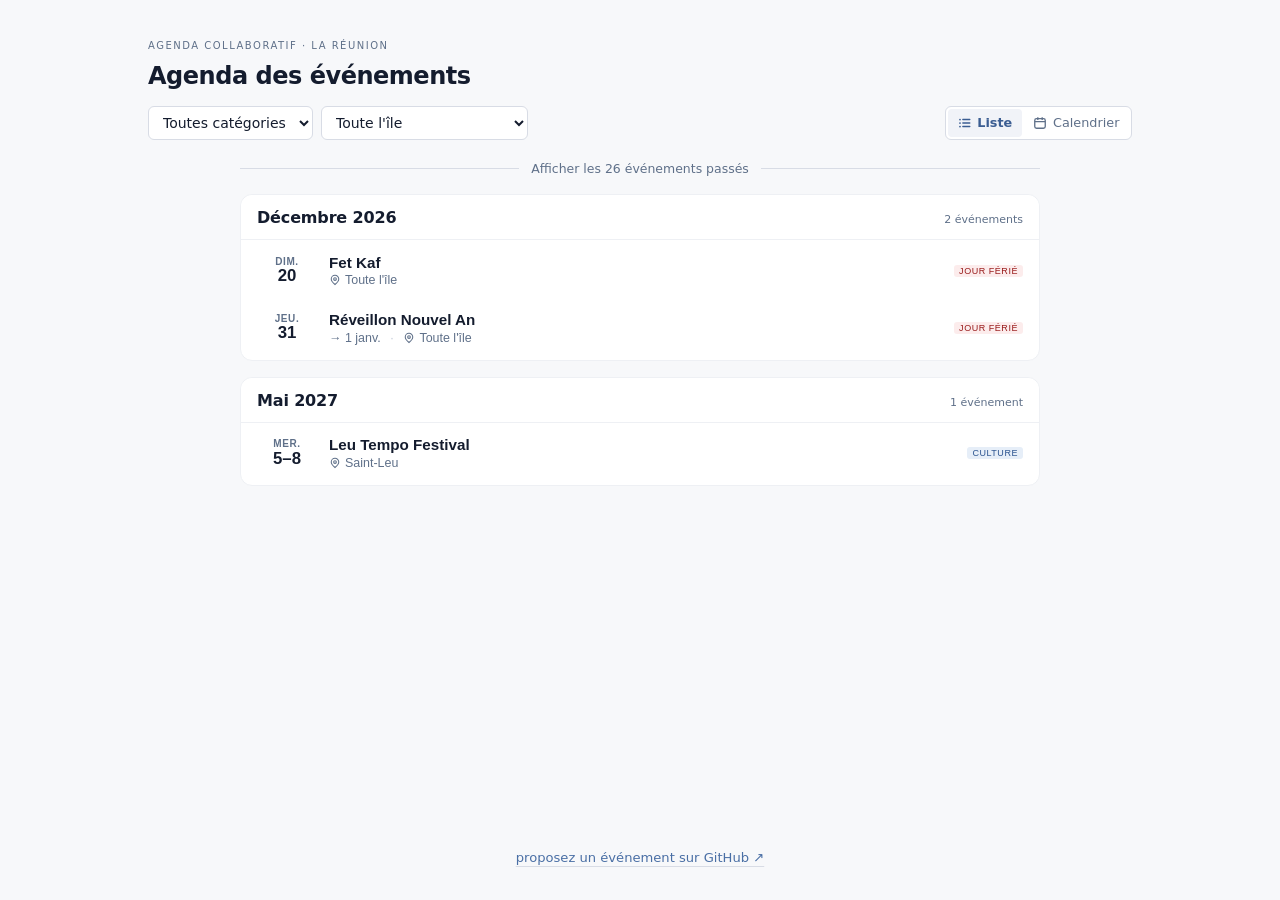
==== commit bdce9040: "feat(liste): repense la vue liste, l'accessibilité et le détail d'événement" ====
--- a/index.html
+++ b/index.html
@@ -94,7 +94,7 @@
   body.cal-view main { border: 1px solid var(--muted); border-radius: var(--r-xl); background: var(--card); padding: .5rem; }
 
   /* — Agenda (schedule): centered column, one card per month — */
-  .schedule { width: 100%; }
+  .schedule { width: 100%; max-width: 50rem; margin-inline: auto; }
   .schedule:not([hidden]) { display: flex; flex-direction: column; flex: 1; min-height: 0; overflow-y: auto; }
   .schedule section { border: 1px solid var(--muted); border-radius: var(--r-xl); background: var(--card); }
   .schedule section + section { margin-top: 1rem; }
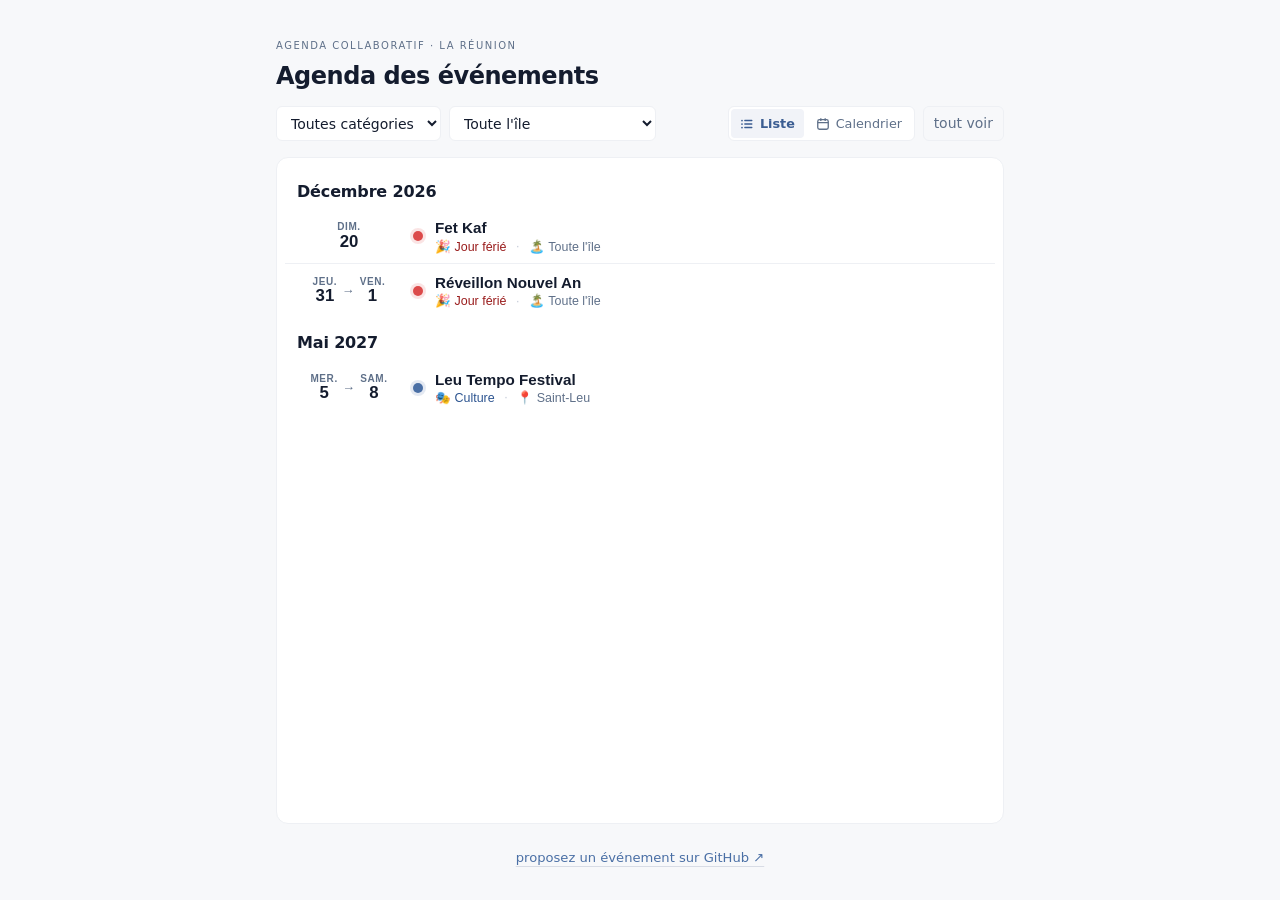
==== commit c9bfe40f: "feat(agenda): passe la liste en vue chronologique et ajoute le sélecteur Liste / Calendrier" ====
--- a/index.html
+++ b/index.html
@@ -26,11 +26,11 @@
     --primary-strong: #3b5d92; /* primary ink on tinted backgrounds (AA at 11px) */
     --primary-fg: #ffffff;
 
-    /* — "Signal" states → one category, one color (bg + text) — */
-    --Culture-bg: #e6eef8;           --Culture-fg: #2c5490;
-    --Sport-bg: #e8f3ec;             --Sport-fg: #276b44;
-    --Religieux-bg: #f6efe2;         --Religieux-fg: #7a5d20;
-    --Ferie-bg: rgba(220,74,74,.10); --Ferie-fg: #991b1b;
+    /* — "Signal" states → one category, one color (bg + text + dot) — */
+    --Culture-bg: #e6eef8;           --Culture-fg: #2c5490;   --Culture-dot: #4a6fa5;
+    --Sport-bg: #e8f3ec;             --Sport-fg: #276b44;     --Sport-dot: #3f9d63;
+    --Religieux-bg: #f6efe2;         --Religieux-fg: #7a5d20; --Religieux-dot: #b3872f;
+    --Ferie-bg: rgba(220,74,74,.10); --Ferie-fg: #991b1b;     --Ferie-dot: #dc4a4a;
 
     /* — Radius scale — */
     --r-badge: 3px; --r-sm: 5px; --r-md: 6px; --r-lg: 8px; --r-xl: 12px; --r-2xl: 16px;
@@ -45,38 +45,35 @@
     --ease-expo: cubic-bezier(.16,1,.3,1);
     --ease-standard: cubic-bezier(.2,0,0,1);
 
-    /* System stack: no bundled font, zero dependency. */
-    --font-sans: system-ui, -apple-system, sans-serif;
+    /* Geist is the prototype's typeface; system-ui as fallback (font not bundled here). */
+    --font-sans: "Geist Variable", -apple-system, system-ui, sans-serif;
   }
   * { box-sizing: border-box; }
   body {
-    font: 16px/1.5 var(--font-sans); margin: 0 auto; padding: 2rem 1.25rem; max-width: 64rem;
+    font: 16px/1.5 var(--font-sans); margin: 0 auto; padding: 2rem 1.25rem; max-width: 48rem;
     min-height: 100vh; display: flex; flex-direction: column; background: var(--background); color: var(--foreground);
     -webkit-font-smoothing: antialiased; -moz-osx-font-smoothing: grayscale;
   }
+  body.cal-view { max-width: 64rem; } /* the month grid breathes wider than the list */
 
   /* section-label (mono role: tabular figures, tight uppercase) */
-  .label { font-size: .625rem; font-weight: 500; letter-spacing: 1.5px; text-transform: uppercase; color: var(--muted-fg); font-variant-numeric: tabular-nums; }
+  .label { font-size: 10px; font-weight: 500; letter-spacing: 1.5px; text-transform: uppercase; color: var(--muted-fg); font-variant-numeric: tabular-nums; }
   header h1 { margin: .15rem 0 0; font-size: 1.5rem; font-weight: 700; letter-spacing: -.02em; }
   .filters { display: flex; flex-wrap: wrap; gap: .5rem; margin-top: .75rem; }
-  select, #today, #retry, #reset {
-    font: inherit; font-size: .875rem; padding: .375rem .625rem; border: 1px solid var(--border);
+  select, #today, #upcoming {
+    font: inherit; font-size: .875rem; padding: .375rem .625rem; border: 1px solid var(--muted);
     border-radius: var(--r-md); background: var(--card); color: inherit; cursor: pointer;
     transition: background var(--motion-micro) var(--ease-standard), transform var(--motion-micro) var(--ease-standard);
   }
-  #retry, #reset { color: var(--muted-fg); background: none; }
-  select:hover, #retry:hover, #reset:hover { background: var(--muted); color: var(--text-secondary); }
-  select:active, #today:active, #retry:active, #reset:active { transform: scale(.98); }
-  /* Quiet text action: reads as "jump", not as another filter control. */
-  #today { border: 0; background: none; color: var(--primary-strong); }
-  #today:hover { background: color-mix(in srgb, var(--primary) 8%, var(--card)); }
+  #today, #upcoming { color: var(--muted-fg); background: none; }
+  select:hover, #today:hover, #upcoming:hover { background: var(--muted); }
+  select:active, #today:active, #upcoming:active { transform: scale(.98); }
   /* Active filter: the state is visible without reopening the menu. */
   select.active { border-color: var(--primary); background: color-mix(in srgb, var(--primary) 8%, var(--card)); color: var(--primary-strong); }
-  .empty #retry, .empty #reset { margin-top: .6rem; }
   :focus-visible { outline: 2px solid var(--primary); outline-offset: 2px; }
 
   /* View switcher: segmented control, same "active filter" vocabulary as select.active */
-  .views { margin-left: auto; display: flex; padding: 2px; gap: 2px; border: 1px solid var(--border); border-radius: var(--r-md); background: var(--card); }
+  .views { margin-left: auto; display: flex; padding: 2px; gap: 2px; border: 1px solid var(--muted); border-radius: var(--r-md); background: var(--card); }
   .views button {
     display: inline-flex; align-items: center; gap: .35rem;
     font: inherit; font-size: .8rem; padding: .25rem .6rem; border: 0; border-radius: calc(var(--r-md) - 2px);
@@ -84,70 +81,47 @@
     transition: background var(--motion-micro) var(--ease-standard), color var(--motion-micro) var(--ease-standard);
   }
   .views svg { flex-shrink: 0; }
-  .views button:hover { background: var(--muted); color: var(--text-secondary); }
-  .views button[aria-checked="true"] { background: color-mix(in srgb, var(--primary) 8%, var(--card)); color: var(--primary-strong); font-weight: 600; }
-
-  /* List view: the page is viewport-high like the calendar; the list scrolls in its pane. */
-  body:not(.cal-view) { height: 100vh; height: 100dvh; }
-  main { margin-top: 1rem; flex: 1; min-height: 0; display: flex; flex-direction: column; }
-  /* The calendar lives in one card; the list is one card per month (below). */
-  body.cal-view main { border: 1px solid var(--muted); border-radius: var(--r-xl); background: var(--card); padding: .5rem; }
-
-  /* — Agenda (schedule): centered column, one card per month — */
-  .schedule { width: 100%; max-width: 50rem; margin-inline: auto; }
-  .schedule:not([hidden]) { display: flex; flex-direction: column; flex: 1; min-height: 0; overflow-y: auto; }
-  .schedule section { border: 1px solid var(--muted); border-radius: var(--r-xl); background: var(--card); }
-  .schedule section + section { margin-top: 1rem; }
-  .schedule > .empty { border: 1px solid var(--muted); border-radius: var(--r-xl); background: var(--card); }
+  .views button:hover { background: var(--muted); }
+  .views button[aria-pressed="true"] { background: color-mix(in srgb, var(--primary) 8%, var(--card)); color: var(--primary-strong); font-weight: 600; }
+
+  .card { margin-top: 1rem; flex: 1; display: flex; flex-direction: column; border: 1px solid var(--muted); border-radius: var(--r-xl); background: var(--card); padding: .5rem; }
+
+  /* — Agenda (schedule) — */
+  .schedule:not([hidden]) { display: flex; flex-direction: column; }
   .month-head {
     position: sticky; top: 0; z-index: 1; background: var(--card);
-    border-bottom: 1px solid var(--muted); border-radius: var(--r-xl) var(--r-xl) 0 0;
-    padding: .7rem 1rem .55rem; display: flex; align-items: baseline; gap: .5rem;
+    padding: .85rem .75rem .35rem; display: flex; align-items: baseline; gap: .5rem;
   }
   .month-head h2 { margin: 0; font-size: 1rem; font-weight: 700; letter-spacing: -.01em; text-transform: capitalize; }
-  .month-head .count { margin-left: auto; font-size: .6875rem; color: var(--muted-fg); font-variant-numeric: tabular-nums; }
-  .rows { list-style: none; margin: 0; padding: .25rem .25rem .35rem; }
-  .rows li + li { margin-top: .3rem; }
-
-  /* Past events fold: a divider-with-label at the top of the list, where the hidden
-     content actually is — not a header button the reader never connects to it. */
-  .past-toggle {
-    align-self: stretch; display: flex; align-items: center; gap: .75rem;
-    margin-bottom: .75rem; padding: .25rem 0; border: 0; background: none; cursor: pointer;
-    font: inherit; font-size: .78rem; color: var(--muted-fg);
-    transition: color var(--motion-micro) var(--ease-standard);
-  }
-  .past-toggle::before, .past-toggle::after { content: ""; flex: 1; border-top: 1px solid var(--border); }
-  .past-toggle:hover { color: var(--primary-strong); }
+  .month-head .count { font-size: 11px; color: var(--muted-fg); font-variant-numeric: tabular-nums; }
 
   .row {
-    display: grid; grid-template-columns: 3.75rem 1fr auto; align-items: center; gap: .75rem;
+    display: grid; grid-template-columns: 6.5rem auto 1fr; align-items: center; gap: .75rem;
     width: 100%; text-align: left; border: 0; border-radius: var(--r-lg); background: none; color: inherit;
     padding: .6rem .75rem; cursor: pointer;
-    scroll-margin-top: 3.25rem; /* keep focused/anchored rows clear of the sticky month header */
     transition: background var(--motion-micro) var(--ease-standard), transform var(--motion-micro) var(--ease-standard);
   }
+  .row + .row { border-top: 1px solid var(--muted); border-radius: 0; }
   .row:hover { background: var(--cell); }
   .row:active { transform: scale(.995); }
-  /* Past: dimmed via an AA-safe text color (≥4.5:1), never opacity;
-     badges get the calendar's luminance-preserving desaturation. */
-  .row.past { color: var(--muted-fg); }
-  .row.past .badge { filter: saturate(.35); }
+  .row.past { opacity: .5; filter: saturate(.5); }
   .row.today { background: color-mix(in srgb, var(--primary) 7%, transparent); }
 
-  /* One column, always aligned: weekday on top, "25" or the compact range "25–26" below. */
-  .when { display: flex; flex-direction: column; align-items: center; line-height: 1.05; }
+  .when { display: flex; align-items: center; justify-content: center; gap: .3rem; line-height: 1.05; }
+  .when .date { display: flex; flex-direction: column; align-items: center; }
   .when .d { font-size: 1.05rem; font-weight: 700; font-variant-numeric: tabular-nums; }
-  .when .wd { font-size: .625rem; font-weight: 600; letter-spacing: .06em; text-transform: uppercase; color: var(--muted-fg); }
+  .when .wd { font-size: 10px; font-weight: 600; letter-spacing: .06em; text-transform: uppercase; color: var(--muted-fg); }
+  .when .arrow { font-size: .8rem; color: var(--muted-fg); }
   .today .when .d { color: var(--primary); }
 
+  /* Category-colored dot */
+  .dot { width: 10px; height: 10px; border-radius: 999px; background: var(--dot); flex-shrink: 0; box-shadow: 0 0 0 3px color-mix(in srgb, var(--dot) 15%, transparent); }
+
   .body { min-width: 0; }
-  .row .title { display: -webkit-box; -webkit-line-clamp: 2; -webkit-box-orient: vertical; margin: 0; font-size: .95rem; font-weight: 600; overflow: hidden; overflow-wrap: break-word; }
+  .row h3 { margin: 0; font-size: .95rem; font-weight: 600; white-space: nowrap; overflow: hidden; text-overflow: ellipsis; }
   .meta { margin: .15rem 0 0; display: flex; flex-wrap: wrap; align-items: center; gap: .35rem .6rem; font-size: .78rem; color: var(--muted-fg); font-variant-numeric: tabular-nums; }
+  .meta .cat { color: var(--fg); font-weight: 500; }
   .meta .sep { color: var(--border-strong); }
-  /* In-row badge: trailing tag at the right edge, slimmer than the dialog one. */
-  .row .badge { font-size: .5625rem; padding: 1px 5px; border-radius: var(--r-badge); }
-  .loc-names { display: inline-flex; align-items: center; gap: .25rem; }
 
   .empty { text-align: center; color: var(--muted-fg); font-size: .9rem; padding: 3rem 1rem; }
 
@@ -161,7 +135,7 @@
 
   .grid { display: grid; grid-template-columns: repeat(7, minmax(0, 1fr)); gap: 5px; }
   #days { flex: 1; }
-  .grid .wd { padding: .375rem 0; text-align: center; font: 600 .6875rem/1 var(--font-sans); font-variant-numeric: tabular-nums; letter-spacing: .08em; text-transform: uppercase; color: var(--muted-fg); }
+  .grid .wd { padding: .375rem 0; text-align: center; font: 600 11px/1 var(--font-sans); font-variant-numeric: tabular-nums; letter-spacing: .08em; text-transform: uppercase; color: var(--muted-fg); }
   .day {
     display: flex; flex-direction: column; padding: .375rem; border: 0; border-radius: var(--r-sm);
     background: var(--cell); text-align: left; cursor: pointer; color: inherit; overflow: hidden;
@@ -169,21 +143,20 @@
   }
   .day:hover { transform: translateY(-1px); box-shadow: var(--shadow-md); }
   .day.out { visibility: hidden; pointer-events: none; }
-  /* Past: luminance-preserving desaturation keeps chip/text contrast AA. */
-  .day.past { filter: saturate(.35); }
-  .daynum { align-self: flex-start; font-size: .6875rem; font-weight: 500; color: var(--muted-fg); }
+  .day.past { opacity: .4; filter: saturate(.3); }
+  .daynum { align-self: flex-start; font-size: 11px; font-weight: 500; color: var(--muted-fg); }
   /* Today: filled pill on the day number (Apple Calendar style), cell stays like the others. */
   .day.today .daynum { background: var(--primary); color: var(--primary-fg); font-weight: 600; border-radius: 999px; min-width: 18px; text-align: center; padding: 2px 5px; margin: -2px 0 0 -3px; }
   .chips { display: flex; flex-direction: column; gap: 2px; margin-top: 2px; }
   .chip {
     display: block; overflow: hidden; text-overflow: ellipsis; white-space: nowrap;
-    padding: 1px 4px; border-radius: var(--r-sm); font-size: .625rem; line-height: 1.35;
+    padding: 1px 4px; border-radius: var(--r-sm); font-size: 10px; line-height: 1.35;
     background: var(--tint); color: var(--fg);
   }
-  .more { padding: 0 4px; font-size: .625rem; color: var(--muted-fg); }
+  .more { padding: 0 4px; font-size: 10px; color: var(--muted-fg); }
 
   dialog {
-    width: 100%; max-width: 28rem; border: 0; border-radius: var(--r-2xl);
+    width: 100%; max-width: 28rem; border: 1px solid var(--border-strong); border-radius: var(--r-2xl);
     background: var(--popover); color: var(--foreground); padding: 1.5rem; box-shadow: var(--shadow-2xl);
   }
   dialog::backdrop { background: #00000080; }
@@ -196,32 +169,15 @@
   .close:hover { color: inherit; }
   .devlist { list-style: none; margin: 0; padding: 0; display: flex; flex-direction: column; gap: .35rem; }
   .devlist li { display: flex; align-items: center; gap: .5rem; font-size: .9rem; }
-  .badge {
-    flex-shrink: 0; padding: 2px 7px; border-radius: var(--r-sm); white-space: nowrap;
-    font-size: .625rem; font-weight: 500; letter-spacing: .06em; text-transform: uppercase;
-    background: var(--tint); color: var(--fg);
-  }
-  .facts { list-style: none; margin: .6rem 0 0; padding: 0; display: flex; flex-direction: column; gap: .45rem; }
-  .facts li { display: flex; align-items: center; gap: .5rem; font-size: .875rem; color: var(--text-secondary); font-variant-numeric: tabular-nums; }
-  .facts svg { flex-shrink: 0; color: var(--muted-fg); }
+  .badge { flex-shrink: 0; padding: 2px 6px; border-radius: var(--r-badge); font-size: 11px; background: var(--tint); color: var(--fg); white-space: nowrap; }
+  .drow .loc { margin: .6rem 0 0; font-size: .875rem; color: var(--text-secondary); }
+  .drow .dates { margin: .15rem 0 0; font: .78rem/1.4 var(--font-sans); font-variant-numeric: tabular-nums; color: var(--muted-fg); }
   .drow a, footer a { color: var(--primary); text-decoration: underline; text-decoration-color: var(--border); text-underline-offset: 4px; transition: text-decoration-color var(--motion-micro), color var(--motion-micro); }
+  .drow a { font-size: .78rem; }
   .drow a:hover, footer a:hover { text-decoration-color: var(--primary); }
 
   footer { margin-top: 1.5rem; text-align: center; font-size: .82rem; color: var(--muted-fg); }
   a { color: inherit; }
-
-  .sr-only { position: absolute; width: 1px; height: 1px; margin: -1px; padding: 0; overflow: hidden; clip-path: inset(50%); white-space: nowrap; border: 0; }
-
-  /* Narrow screens: tighter row gutters. */
-  @media (max-width: 480px) {
-    .row { gap: .6rem; padding-inline: .5rem; }
-  }
-  /* Touch: 44px targets on the primary controls (fine pointers keep the compact density). */
-  @media (pointer: coarse) {
-    select, #today, #retry, #reset { min-height: 44px; }
-    .views button, .past-toggle { min-height: 2.75rem; }
-    .close { padding: .6rem; margin: -.35rem -.35rem 0 0; }
-  }
 </style>
 </head>
 <body>
@@ -231,22 +187,23 @@
   <div class="filters">
     <select id="cat" aria-label="Filtrer par catégorie"></select>
     <select id="commune" aria-label="Filtrer par commune"></select>
-    <button id="today" hidden>aujourd'hui</button>
-    <div class="views" role="radiogroup" aria-label="Affichage">
-      <button id="v-list" role="radio" aria-checked="true">
+    <div class="views" role="group" aria-label="Affichage">
+      <button id="v-list" aria-pressed="true">
         <svg viewBox="0 0 16 16" width="14" height="14" aria-hidden="true"><path d="M5.5 4h8M5.5 8h8M5.5 12h8" stroke="currentColor" stroke-width="1.5" stroke-linecap="round"/><circle cx="2.25" cy="4" r="1" fill="currentColor"/><circle cx="2.25" cy="8" r="1" fill="currentColor"/><circle cx="2.25" cy="12" r="1" fill="currentColor"/></svg>
         Liste
       </button>
-      <button id="v-cal" role="radio" aria-checked="false" tabindex="-1">
+      <button id="v-cal" aria-pressed="false">
         <svg viewBox="0 0 16 16" width="14" height="14" aria-hidden="true" fill="none" stroke="currentColor" stroke-width="1.5"><rect x="2" y="3" width="12" height="11" rx="2"/><path d="M2 6.5h12M5.5 1.5v3M10.5 1.5v3"/></svg>
         Calendrier
       </button>
     </div>
+    <button id="upcoming" hidden>tout voir</button>
+    <button id="today" hidden>aujourd'hui</button>
   </div>
 </header>
 
-<main>
-  <div class="schedule" id="schedule"><p class="empty">Chargement…</p></div>
+<main class="card">
+  <div class="schedule" id="schedule"></div>
   <div id="calendar" hidden>
     <div class="nav">
       <button id="prev" aria-label="Mois précédent">‹</button>
@@ -259,8 +216,6 @@
 </main>
 
 <dialog id="detail" aria-labelledby="dtitle"></dialog>
-
-<p id="status" class="sr-only" role="status"></p>
 
 <footer>
   <a href="https://github.com/axelearning/reunion-events">proposez un événement sur GitHub ↗</a></footer>
@@ -295,49 +250,36 @@
   catch { return null; }
 }
 
-// One category → "signal" tokens (tinted background, text).
+// One category → an emoji + "signal" tokens (tinted background, text, colored dot).
 const CATS = {
-  Culture: { tint: "var(--Culture-bg)", fg: "var(--Culture-fg)" },
-  Sport: { tint: "var(--Sport-bg)", fg: "var(--Sport-fg)" },
-  Religieux: { tint: "var(--Religieux-bg)", fg: "var(--Religieux-fg)" },
-  "Jour férié": { tint: "var(--Ferie-bg)", fg: "var(--Ferie-fg)" },
+  Culture: { emoji: "🎭", tint: "var(--Culture-bg)", fg: "var(--Culture-fg)", dot: "var(--Culture-dot)" },
+  Sport: { emoji: "🏃", tint: "var(--Sport-bg)", fg: "var(--Sport-fg)", dot: "var(--Sport-dot)" },
+  Religieux: { emoji: "🪔", tint: "var(--Religieux-bg)", fg: "var(--Religieux-fg)", dot: "var(--Religieux-dot)" },
+  "Jour férié": { emoji: "🎉", tint: "var(--Ferie-bg)", fg: "var(--Ferie-fg)", dot: "var(--Ferie-dot)" },
 };
-const catStyle = c => CATS[c] || { tint: "var(--muted)", fg: "var(--muted-fg)" };
-// Outline pin for locations, same stroke vocabulary as the view-switcher icons.
-const PIN = '<svg viewBox="0 0 16 16" width="12" height="12" aria-hidden="true" fill="none" stroke="currentColor" stroke-width="1.4"><path d="M13 6.7C13 10 8 14 8 14S3 10 3 6.7a5 5 0 0 1 10 0Z"/><circle cx="8" cy="6.7" r="1.8"/></svg>';
-const CAL = '<svg viewBox="0 0 16 16" width="12" height="12" aria-hidden="true" fill="none" stroke="currentColor" stroke-width="1.4"><rect x="2" y="3" width="12" height="11" rx="2"/><path d="M2 6.5h12M5.5 1.5v3M10.5 1.5v3"/></svg>';
+const catStyle = c => CATS[c] || { emoji: "📅", tint: "var(--muted)", fg: "var(--muted-fg)", dot: "var(--muted-fg)" };
 const communesLabel = c => c === "ALL" ? "Toute l'île" : c.split("|").join(", ");
 
 const MONTHS = ["Janvier","Février","Mars","Avril","Mai","Juin","Juillet","Août","Septembre","Octobre","Novembre","Décembre"];
 const WEEKDAYS = ["dim.","lun.","mar.","mer.","jeu.","ven.","sam."];
+const fmtDate = new Intl.DateTimeFormat("fr-FR", { day: "numeric", month: "short", year: "numeric" });
 const fmtFull = new Intl.DateTimeFormat("fr-FR", { weekday: "long", day: "numeric", month: "long", year: "numeric" });
-const fmtLong = new Intl.DateTimeFormat("fr-FR", { day: "numeric", month: "long", year: "numeric" });
-const fmtShort = new Intl.DateTimeFormat("fr-FR", { day: "numeric", month: "short" });
-const fmtDayMonth = new Intl.DateTimeFormat("fr-FR", { day: "numeric", month: "long" });
 
 function iso(d) {
   return `${d.getFullYear()}-${String(d.getMonth() + 1).padStart(2, "0")}-${String(d.getDate()).padStart(2, "0")}`;
 }
-// Range collapsed like the French usage: "du 7 au 9 août 2026", "du 22 mai au
-// 7 juin 2026" — or with dash=true the compact "7 – 9 août 2026" for display next
-// to an icon. The du/au form is kept for screen readers ("–" isn't spoken).
-// Callers escape at interpolation.
-function fmtRange(e, dash) {
+function fmtRange(e) {
   const d = new Date(e.date_debut + "T00:00:00");
-  if (isNaN(d)) return e.date_debut;
-  const f = e.date_fin && e.date_fin !== e.date_debut ? new Date(e.date_fin + "T00:00:00") : null;
-  if (!f || isNaN(f)) return fmtFull.format(d);
-  const start = d.getFullYear() !== f.getFullYear() ? fmtLong.format(d)
-    : d.getMonth() !== f.getMonth() ? fmtDayMonth.format(d)
-    : String(d.getDate());
-  return dash ? `${start} – ${fmtLong.format(f)}` : `du ${start} au ${fmtLong.format(f)}`;
+  if (isNaN(d)) return esc(e.date_debut);
+  const f = e.date_fin ? new Date(e.date_fin + "T00:00:00") : null;
+  return f && !isNaN(f) && e.date_fin !== e.date_debut
+    ? `${fmtDate.format(d)} → ${fmtDate.format(f)}`
+    : fmtDate.format(d);
 }
 
 const now = new Date();
 const todayIso = iso(now);
-const reducedMotion = matchMedia("(prefers-reduced-motion: reduce)");
 let all = [];
-let shown = []; // events currently rendered in the list, indexed by data-i
 let fCat = "", fCommune = "", fUpcoming = true;
 let view = localStorage.getItem("view") === "cal" ? "cal" : "list";
 let cursor = { y: now.getFullYear(), m: now.getMonth() };
@@ -348,30 +290,28 @@
     (!fCat || e.categorie === fCat) &&
     (!fCommune || e.communes === "ALL" || e.communes.split("|").includes(fCommune)));
 }
+// List view adds the upcoming filter and chronological order.
+function filtered() {
+  return baseFiltered()
+    .filter(e => !fUpcoming || (e.date_fin || e.date_debut) >= todayIso)
+    .sort((a, b) => a.date_debut.localeCompare(b.date_debut) || a.nom.localeCompare(b.nom, "fr"));
+}
 function eventsOn(key, list) {
   return list.filter(e => key >= e.date_debut && key <= (e.date_fin || e.date_debut));
 }
 
-function load() {
-  document.getElementById("schedule").innerHTML = '<p class="empty">Chargement…</p>';
-  fetch("reunion_events.csv")
-    .then(r => { if (!r.ok) throw new Error(r.status); return r.text(); })
-    .then(text => {
-      const rows = parseCSV(text.trim());
-      const headers = rows[0];
-      all = rows.slice(1).map(r => Object.fromEntries(headers.map((h, i) => [h, (r[i] ?? "").trim()])));
-      initFilters();
-      render();
-    })
-    .catch(() => {
-      view = "list"; // the error lives in #schedule; make sure it's the visible pane
-      syncChrome();
-      document.getElementById("schedule").innerHTML =
-        '<p class="empty">Impossible de charger les données.<br><button id="retry">Réessayer</button></p>';
-      document.getElementById("retry").onclick = load;
-      document.getElementById("status").textContent = "Impossible de charger les données.";
-    });
-}
+fetch("reunion_events.csv")
+  .then(r => { if (!r.ok) throw new Error(r.status); return r.text(); })
+  .then(text => {
+    const rows = parseCSV(text.trim());
+    const headers = rows[0];
+    all = rows.slice(1).map(r => Object.fromEntries(headers.map((h, i) => [h, (r[i] ?? "").trim()])));
+    initFilters();
+    render();
+  })
+  .catch(() => {
+    document.getElementById("schedule").innerHTML = '<p class="empty">Impossible de charger les données.</p>';
+  });
 
 function initFilters() {
   const communes = [...new Set(all.flatMap(e => e.communes === "ALL" ? [] : e.communes.split("|")))].sort((a, b) => a.localeCompare(b, "fr"));
@@ -387,19 +327,19 @@
   catSel.onchange = e => { fCat = e.target.value; e.target.classList.toggle("active", !!fCat); render(); };
   document.getElementById("commune").onchange = e => { fCommune = e.target.value; e.target.classList.toggle("active", !!fCommune); render(); };
 
+  const upBtn = document.getElementById("upcoming");
+  upBtn.textContent = fUpcoming ? "tout voir" : "à venir";
+  upBtn.onclick = () => {
+    fUpcoming = !fUpcoming;
+    upBtn.textContent = fUpcoming ? "tout voir" : "à venir";
+    render();
+  };
+
   document.getElementById("prev").onclick = () => move(-1);
   document.getElementById("next").onclick = () => move(1);
-  document.getElementById("today").onclick = () => {
-    if (view === "list") scrollToNow();
-    else { cursor = { y: now.getFullYear(), m: now.getMonth() }; render(); }
-  };
+  document.getElementById("today").onclick = () => { cursor = { y: now.getFullYear(), m: now.getMonth() }; render(); };
   document.getElementById("v-list").onclick = () => setView("list");
   document.getElementById("v-cal").onclick = () => setView("cal");
-}
-
-function scrollToNow() {
-  const target = document.querySelector(".row.today") || document.querySelector(".row:not(.past)");
-  if (target) target.scrollIntoView({ block: "start", behavior: reducedMotion.matches ? "auto" : "smooth" });
 }
 
 function setView(v) {
@@ -414,22 +354,16 @@
   render();
 }
 
-// View chrome (body class, toggle state, visible pane) — safe to run before data loads.
-function syncChrome() {
+// Dispatch to the active view; swap the contextual controls with it.
+function render() {
   const isCal = view === "cal";
   document.body.classList.toggle("cal-view", isCal);
-  const vl = document.getElementById("v-list"), vc = document.getElementById("v-cal");
-  vl.setAttribute("aria-checked", String(!isCal)); vl.tabIndex = isCal ? -1 : 0;
-  vc.setAttribute("aria-checked", String(isCal)); vc.tabIndex = isCal ? 0 : -1;
+  document.getElementById("v-list").setAttribute("aria-pressed", String(!isCal));
+  document.getElementById("v-cal").setAttribute("aria-pressed", String(isCal));
   document.getElementById("schedule").hidden = isCal;
   document.getElementById("calendar").hidden = !isCal;
-}
-
-// Dispatch to the active view; swap the contextual controls with it.
-function render() {
-  syncChrome();
-  if (view === "cal") renderCal();
-  else { document.getElementById("today").hidden = fUpcoming; renderList(); }
+  document.getElementById("upcoming").hidden = isCal;
+  if (isCal) renderCal(); else { document.getElementById("today").hidden = true; renderList(); }
 }
 
 function renderCal() {
@@ -464,36 +398,14 @@
       `<span class="daynum">${d.getDate()}</span><span class="chips">${chips}${more}</span></button>`;
   }
   days.innerHTML = html;
-  document.getElementById("status").textContent = `Vue calendrier, ${MONTHS[m]} ${y}`;
+  days.querySelectorAll(".day:not(.out)").forEach(b => b.onclick = () => openDay(b.dataset.key));
 }
 
 function renderList() {
-  const base = baseFiltered()
-    .sort((a, b) => a.date_debut.localeCompare(b.date_debut) || a.nom.localeCompare(b.nom, "fr"));
-  const pastCount = base.filter(e => (e.date_fin || e.date_debut) < todayIso).length;
-  const list = shown = fUpcoming ? base.filter(e => (e.date_fin || e.date_debut) >= todayIso) : base;
-  // The fold lives at the top of the list, where the hidden events actually are.
-  const s2 = pastCount > 1 ? "s" : "";
-  const toggle = pastCount === 0 ? "" :
-    `<button class="past-toggle" id="past-toggle" aria-expanded="${!fUpcoming}">` +
-    (fUpcoming ? `Afficher les ${pastCount} événement${s2} passé${s2}` : `Masquer les ${pastCount} événement${s2} passé${s2}`) +
-    "</button>";
+  const list = filtered();
   const schedule = document.getElementById("schedule");
-  const n = list.length;
-  document.getElementById("status").textContent =
-    `Vue liste, ${n === 0 ? "aucun événement" : n + " événement" + (n > 1 ? "s" : "")}`;
-  if (n === 0) {
-    schedule.innerHTML = toggle + '<p class="empty">Aucun événement ne correspond à ces filtres.' +
-      (fCat || fCommune ? '<br><button id="reset">Réinitialiser les filtres</button>' : "") + "</p>";
-    const reset = document.getElementById("reset");
-    if (reset) reset.onclick = () => {
-      fCat = fCommune = "";
-      for (const id of ["cat", "commune"]) {
-        const s = document.getElementById(id);
-        s.value = ""; s.classList.remove("active");
-      }
-      render();
-    };
+  if (list.length === 0) {
+    schedule.innerHTML = '<p class="empty">Aucun événement ne correspond à ces filtres.</p>';
     return;
   }
 
@@ -510,73 +422,36 @@
     current.items.push(e);
   }
 
-  let idx = 0;
-  schedule.innerHTML = toggle + groups.map(g => {
-    const c = g.items.length;
-    const head = `<div class="month-head"><h2>${MONTHS[g.m]} ${g.y}</h2>` +
-      `<span class="count">${c} événement${c > 1 ? "s" : ""}</span></div>`;
+  schedule.innerHTML = groups.map(g => {
+    const head = `<div class="month-head"><h2>${MONTHS[g.m]} ${g.y}</h2></div>`;
     const rows = g.items.map(e => {
-      const i = idx++;
       const s = catStyle(e.categorie);
       const d = new Date(e.date_debut + "T00:00:00");
       const key = iso(d);
-      // An ongoing multi-day event is not "past" (nor missed "today"): compare on its end date.
-      const end = e.date_fin || key;
-      const isToday = key <= todayIso && end >= todayIso;
-      const cls = ["row", end < todayIso ? "past" : "", isToday ? "today" : ""].join(" ").trim();
-      // Spelled-out range: screen readers get "du 22 mai au 7 juin", not "22 mai flèche 7 juin".
+      // An ongoing multi-day event is not "past": compare on its end date.
+      const cls = ["row", (e.date_fin || key) < todayIso ? "past" : "", key === todayIso ? "today" : ""].join(" ").trim();
+      const loc = e.communes === "ALL" ? "🏝️ Toute l'île" : "📍 " + communesLabel(e.communes);
       const label = `${e.nom}, ${fmtRange(e)}, ${e.categorie}, ${communesLabel(e.communes)}`;
-      const df = e.date_fin && e.date_fin !== e.date_debut && !isNaN(new Date(e.date_fin + "T00:00:00"))
-        ? new Date(e.date_fin + "T00:00:00") : null;
-      // Same month → compact "25–26" in the rail; across months "22–7" would mislead,
-      // so the rail keeps the start day and the meta line says "→ 7 juin".
-      const sameMonth = df && df.getMonth() === d.getMonth() && df.getFullYear() === d.getFullYear();
-      const dayTxt = sameMonth ? `${d.getDate()}–${df.getDate()}` : d.getDate();
-      const until = df && !sameMonth
-        ? `<span class="until">→ ${esc(fmtShort.format(df))}</span><span class="sep">·</span>` : "";
-      return `<li><button class="${cls}" data-i="${i}" aria-label="${esc(label)}"` +
-        `${isToday ? ' aria-current="date"' : ""}>` +
-        `<span class="when"><span class="wd">${WEEKDAYS[d.getDay()]}</span><span class="d">${dayTxt}</span></span>` +
-        `<span class="body"><span class="title">${esc(e.nom)}</span>` +
-        `<span class="meta">${until}<span class="loc-names">${PIN}${esc(communesLabel(e.communes))}</span></span></span>` +
-        `<span class="badge" style="--tint:${s.tint};--fg:${s.fg}">${esc(e.categorie)}</span>` +
-        `</button></li>`;
+      const dateBlock = dd => `<span class="date"><span class="wd">${WEEKDAYS[dd.getDay()]}</span><span class="d">${dd.getDate()}</span></span>`;
+      const df = e.date_fin && e.date_fin !== e.date_debut ? new Date(e.date_fin + "T00:00:00") : null;
+      const when = df && !isNaN(df)
+        ? `${dateBlock(d)}<span class="arrow" aria-hidden="true">→</span>${dateBlock(df)}`
+        : dateBlock(d);
+      return `<button class="${cls}" data-key="${key}" aria-label="${esc(label)}"` +
+        `${key === todayIso ? ' aria-current="date"' : ""}>` +
+        `<span class="when">${when}</span>` +
+        `<span class="dot" style="--dot:${s.dot}" aria-hidden="true"></span>` +
+        `<span class="body"><h3>${esc(e.nom)}</h3>` +
+        `<span class="meta"><span class="cat" style="--fg:${s.fg}">${s.emoji} ${esc(e.categorie)}</span>` +
+        `<span class="sep">·</span><span class="loc-names">${esc(loc)}</span></span></span>` +
+        `</button>`;
     }).join("");
-    return `<section>${head}<ul class="rows">${rows}</ul></section>`;
+    return head + rows;
   }).join("");
-}
-
-function openDialog(head, body) {
-  const dlg = document.getElementById("detail");
-  dlg.innerHTML = `<div class="dhead"><div>${head}</div>` +
-    `<button class="close" aria-label="Fermer">✕</button></div>${body}`;
-  dlg.querySelector(".close").onclick = () => dlg.close();
-  dlg.showModal();
-}
-
-// Facts block: one icon-led line per fact (dates, place, link).
-const eventBody = e => {
-  const u = safeUrl(e.lien);
-  const dashTxt = fmtRange(e, true), longTxt = fmtRange(e);
-  const dates = dashTxt === longTxt ? esc(dashTxt)
-    : `<span class="sr-only">${esc(longTxt)}</span><span aria-hidden="true">${esc(dashTxt)}</span>`;
-  return '<ul class="facts">' +
-    `<li>${CAL}<span>${dates}</span></li>` +
-    `<li>${PIN}<span>${esc(communesLabel(e.communes))}</span></li>` +
-    (u ? `<li><a href="${esc(u)}" target="_blank" rel="noopener noreferrer">site officiel ↗</a></li>` : "") +
-    "</ul>";
-};
-
-// List rows open the event itself: its name is the title, its dates spelled out.
-function openEvent(e) {
-  const s = catStyle(e.categorie);
-  openDialog(
-    `<span class="badge" style="--tint:${s.tint};--fg:${s.fg}">${esc(e.categorie)}</span>` +
-    `<h3 id="dtitle">${esc(e.nom)}</h3>`,
-    `<div class="drow">${eventBody(e)}</div>`);
-}
-
-// Calendar days keep the day dialog: that view's mental model is the day.
+
+  schedule.querySelectorAll(".row").forEach(b => b.onclick = () => openDay(b.dataset.key));
+}
+
 function openDay(key) {
   const evs = eventsOn(key, baseFiltered());
   const title = fmtFull.format(new Date(key + "T00:00:00"));
@@ -584,49 +459,28 @@
     ? '<p class="empty" style="padding:1rem">Aucun événement ce jour.</p>'
     : '<ul class="devlist">' + evs.map(e => {
         const s = catStyle(e.categorie);
+        const u = safeUrl(e.lien);
         return `<li class="drow" style="display:block"><div style="display:flex;align-items:flex-start;justify-content:space-between;gap:.5rem">` +
           `<h4 style="margin:0;font-size:.95rem;font-weight:600">${esc(e.nom)}</h4>` +
-          `<span class="badge" style="--tint:${s.tint};--fg:${s.fg}">${esc(e.categorie)}</span></div>` +
-          eventBody(e) + `</li>`;
+          `<span class="badge" style="--tint:${s.tint};--fg:${s.fg}">${s.emoji} ${esc(e.categorie)}</span></div>` +
+          `<p class="loc">${e.communes === "ALL" ? "🏝️" : "📍"} ${esc(communesLabel(e.communes))}</p>` +
+          `<p class="dates">${fmtRange(e)}</p>` +
+          (u ? `<a href="${esc(u)}" target="_blank" rel="noopener noreferrer">site officiel ↗</a>` : "") +
+          `</li>`;
       }).join("") + "</ul>";
-  openDialog(
-    `<span class="label">${evs.length} événement${evs.length > 1 ? "s" : ""}</span>` +
-    `<h3 id="dtitle" style="text-transform:capitalize">${esc(title)}</h3>`,
-    body);
+  const dlg = document.getElementById("detail");
+  dlg.innerHTML =
+    `<div class="dhead"><div><span class="label">${evs.length} événement${evs.length > 1 ? "s" : ""}</span>` +
+    `<h3 id="dtitle" style="text-transform:capitalize">${esc(title)}</h3></div>` +
+    `<button class="close" aria-label="Fermer">✕</button></div>${body}`;
+  dlg.querySelector(".close").onclick = () => dlg.close();
+  dlg.showModal();
 }
 
 // Click on the backdrop → close.
 document.getElementById("detail").addEventListener("click", e => {
   if (e.target.id === "detail") e.target.close();
 });
-
-// One delegated listener per container: survives re-renders, no per-row closures.
-document.getElementById("schedule").addEventListener("click", e => {
-  if (e.target.closest("#past-toggle")) {
-    fUpcoming = !fUpcoming;
-    render();
-    document.getElementById("past-toggle")?.focus(); // re-render dropped the old node
-    return;
-  }
-  const b = e.target.closest(".row");
-  if (b) openEvent(shown[+b.dataset.i]);
-});
-document.getElementById("days").addEventListener("click", e => {
-  const b = e.target.closest(".day");
-  if (b && !b.classList.contains("out")) openDay(b.dataset.key);
-});
-
-// Radiogroup: arrow keys move between the two views.
-document.querySelector(".views").addEventListener("keydown", e => {
-  if (!["ArrowLeft", "ArrowRight", "ArrowUp", "ArrowDown"].includes(e.key)) return;
-  e.preventDefault();
-  const next = view === "cal" ? "list" : "cal";
-  setView(next);
-  document.getElementById(next === "cal" ? "v-cal" : "v-list").focus();
-});
-
-syncChrome(); // apply the stored view before the CSV resolves (no list flash)
-load();
 </script>
 </body>
 </html>
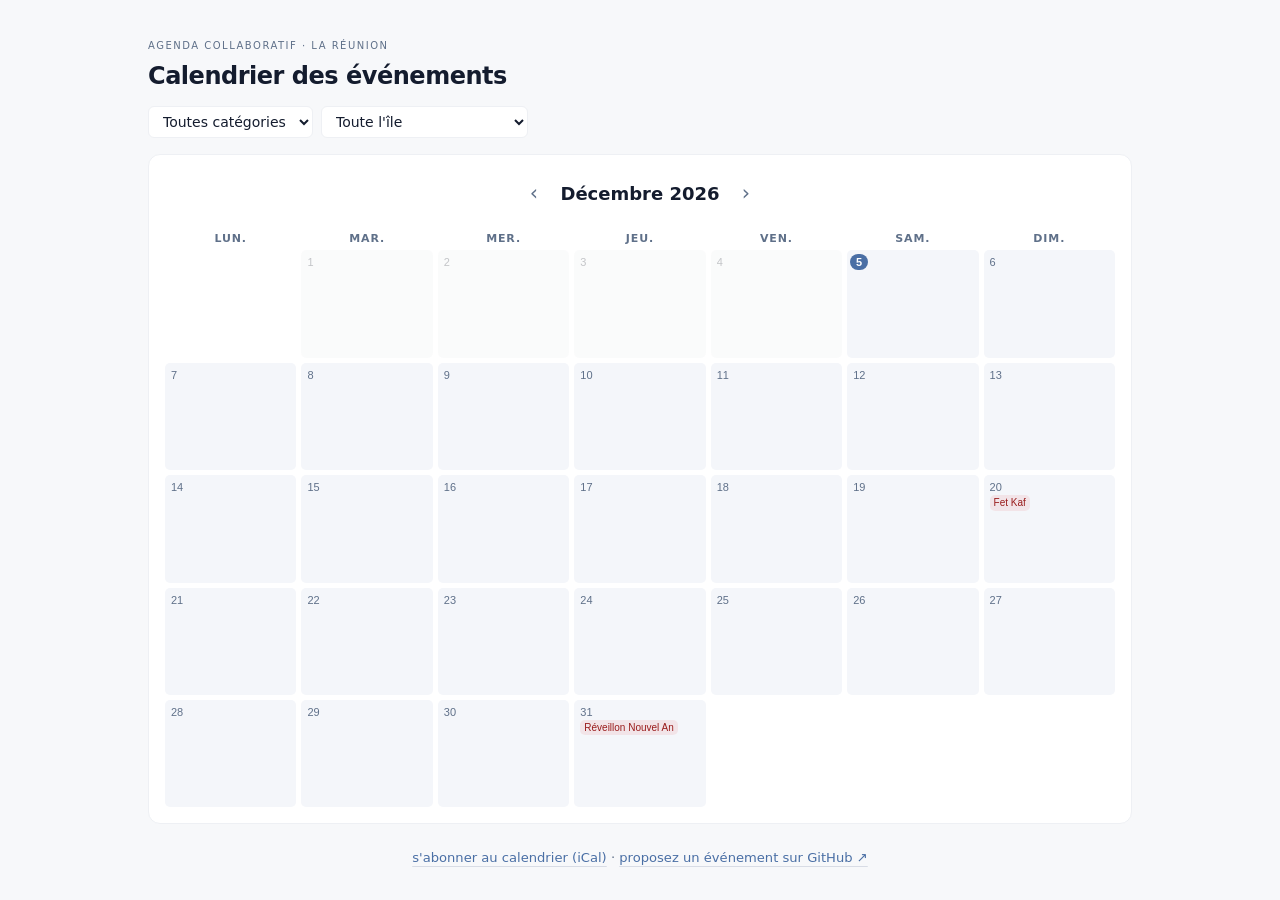
==== commit a8505b54: "Ajoute un workflow de déploiement GitHub Pages et un générateur ICS (#3) - .github/workflows/deploy." ====
--- a/index.html
+++ b/index.html
@@ -26,11 +26,11 @@
     --primary-strong: #3b5d92; /* primary ink on tinted backgrounds (AA at 11px) */
     --primary-fg: #ffffff;
 
-    /* — "Signal" states → one category, one color (bg + text + dot) — */
-    --Culture-bg: #e6eef8;           --Culture-fg: #2c5490;   --Culture-dot: #4a6fa5;
-    --Sport-bg: #e8f3ec;             --Sport-fg: #276b44;     --Sport-dot: #3f9d63;
-    --Religieux-bg: #f6efe2;         --Religieux-fg: #7a5d20; --Religieux-dot: #b3872f;
-    --Ferie-bg: rgba(220,74,74,.10); --Ferie-fg: #991b1b;     --Ferie-dot: #dc4a4a;
+    /* — "Signal" states → one category, one color (bg + text) — */
+    --Culture-bg: #e6eef8;           --Culture-fg: #2c5490;
+    --Sport-bg: #e8f3ec;             --Sport-fg: #276b44;
+    --Religieux-bg: #f6efe2;         --Religieux-fg: #7a5d20;
+    --Ferie-bg: rgba(220,74,74,.10); --Ferie-fg: #991b1b;
 
     /* — Radius scale — */
     --r-badge: 3px; --r-sm: 5px; --r-md: 6px; --r-lg: 8px; --r-xl: 12px; --r-2xl: 16px;
@@ -50,92 +50,36 @@
   }
   * { box-sizing: border-box; }
   body {
-    font: 16px/1.5 var(--font-sans); margin: 0 auto; padding: 2rem 1.25rem; max-width: 48rem;
+    font: 16px/1.5 var(--font-sans); margin: 0 auto; padding: 2rem 1.25rem; max-width: 64rem;
     min-height: 100vh; display: flex; flex-direction: column; background: var(--background); color: var(--foreground);
     -webkit-font-smoothing: antialiased; -moz-osx-font-smoothing: grayscale;
   }
-  body.cal-view { max-width: 64rem; } /* the month grid breathes wider than the list */
 
   /* section-label (mono role: tabular figures, tight uppercase) */
   .label { font-size: 10px; font-weight: 500; letter-spacing: 1.5px; text-transform: uppercase; color: var(--muted-fg); font-variant-numeric: tabular-nums; }
   header h1 { margin: .15rem 0 0; font-size: 1.5rem; font-weight: 700; letter-spacing: -.02em; }
   .filters { display: flex; flex-wrap: wrap; gap: .5rem; margin-top: .75rem; }
-  select, #today, #upcoming {
+  select, #today {
     font: inherit; font-size: .875rem; padding: .375rem .625rem; border: 1px solid var(--muted);
     border-radius: var(--r-md); background: var(--card); color: inherit; cursor: pointer;
     transition: background var(--motion-micro) var(--ease-standard), transform var(--motion-micro) var(--ease-standard);
   }
-  #today, #upcoming { color: var(--muted-fg); background: none; }
-  select:hover, #today:hover, #upcoming:hover { background: var(--muted); }
-  select:active, #today:active, #upcoming:active { transform: scale(.98); }
+  #today { margin-left: auto; color: var(--muted-fg); background: none; }
+  select:hover, #today:hover { background: var(--muted); }
+  select:active, #today:active, .nav button:active { transform: scale(.98); }
   /* Active filter: the state is visible without reopening the menu. */
   select.active { border-color: var(--primary); background: color-mix(in srgb, var(--primary) 8%, var(--card)); color: var(--primary-strong); }
   :focus-visible { outline: 2px solid var(--primary); outline-offset: 2px; }
 
-  /* View switcher: segmented control, same "active filter" vocabulary as select.active */
-  .views { margin-left: auto; display: flex; padding: 2px; gap: 2px; border: 1px solid var(--muted); border-radius: var(--r-md); background: var(--card); }
-  .views button {
-    display: inline-flex; align-items: center; gap: .35rem;
-    font: inherit; font-size: .8rem; padding: .25rem .6rem; border: 0; border-radius: calc(var(--r-md) - 2px);
-    background: none; color: var(--muted-fg); cursor: pointer;
-    transition: background var(--motion-micro) var(--ease-standard), color var(--motion-micro) var(--ease-standard);
-  }
-  .views svg { flex-shrink: 0; }
-  .views button:hover { background: var(--muted); }
-  .views button[aria-pressed="true"] { background: color-mix(in srgb, var(--primary) 8%, var(--card)); color: var(--primary-strong); font-weight: 600; }
-
-  .card { margin-top: 1rem; flex: 1; display: flex; flex-direction: column; border: 1px solid var(--muted); border-radius: var(--r-xl); background: var(--card); padding: .5rem; }
-
-  /* — Agenda (schedule) — */
-  .schedule:not([hidden]) { display: flex; flex-direction: column; }
-  .month-head {
-    position: sticky; top: 0; z-index: 1; background: var(--card);
-    padding: .85rem .75rem .35rem; display: flex; align-items: baseline; gap: .5rem;
-  }
-  .month-head h2 { margin: 0; font-size: 1rem; font-weight: 700; letter-spacing: -.01em; text-transform: capitalize; }
-  .month-head .count { font-size: 11px; color: var(--muted-fg); font-variant-numeric: tabular-nums; }
-
-  .row {
-    display: grid; grid-template-columns: 6.5rem auto 1fr; align-items: center; gap: .75rem;
-    width: 100%; text-align: left; border: 0; border-radius: var(--r-lg); background: none; color: inherit;
-    padding: .6rem .75rem; cursor: pointer;
-    transition: background var(--motion-micro) var(--ease-standard), transform var(--motion-micro) var(--ease-standard);
-  }
-  .row + .row { border-top: 1px solid var(--muted); border-radius: 0; }
-  .row:hover { background: var(--cell); }
-  .row:active { transform: scale(.995); }
-  .row.past { opacity: .5; filter: saturate(.5); }
-  .row.today { background: color-mix(in srgb, var(--primary) 7%, transparent); }
-
-  .when { display: flex; align-items: center; justify-content: center; gap: .3rem; line-height: 1.05; }
-  .when .date { display: flex; flex-direction: column; align-items: center; }
-  .when .d { font-size: 1.05rem; font-weight: 700; font-variant-numeric: tabular-nums; }
-  .when .wd { font-size: 10px; font-weight: 600; letter-spacing: .06em; text-transform: uppercase; color: var(--muted-fg); }
-  .when .arrow { font-size: .8rem; color: var(--muted-fg); }
-  .today .when .d { color: var(--primary); }
-
-  /* Category-colored dot */
-  .dot { width: 10px; height: 10px; border-radius: 999px; background: var(--dot); flex-shrink: 0; box-shadow: 0 0 0 3px color-mix(in srgb, var(--dot) 15%, transparent); }
-
-  .body { min-width: 0; }
-  .row h3 { margin: 0; font-size: .95rem; font-weight: 600; white-space: nowrap; overflow: hidden; text-overflow: ellipsis; }
-  .meta { margin: .15rem 0 0; display: flex; flex-wrap: wrap; align-items: center; gap: .35rem .6rem; font-size: .78rem; color: var(--muted-fg); font-variant-numeric: tabular-nums; }
-  .meta .cat { color: var(--fg); font-weight: 500; }
-  .meta .sep { color: var(--border-strong); }
-
-  .empty { text-align: center; color: var(--muted-fg); font-size: .9rem; padding: 3rem 1rem; }
-
-  /* — Calendar (month grid) — */
-  #calendar:not([hidden]) { flex: 1; display: flex; flex-direction: column; padding: .5rem; }
+  .card { margin-top: 1rem; flex: 1; display: flex; flex-direction: column; border: 1px solid var(--muted); border-radius: var(--r-xl); background: var(--card); padding: 1rem; }
   .nav { display: flex; align-items: center; justify-content: center; gap: .25rem; margin-bottom: .75rem; }
   .nav button { font: inherit; width: 2.75rem; height: 2.75rem; border: 0; border-radius: var(--r-md); background: none; color: var(--muted-fg); cursor: pointer; font-size: 1.3rem; transition: background var(--motion-micro) var(--ease-standard), transform var(--motion-micro) var(--ease-standard); }
   .nav button:hover { background: var(--muted); }
-  .nav button:active { transform: scale(.98); }
   .nav h2 { margin: 0; min-width: 10rem; text-align: center; font-size: 1.125rem; font-weight: 700; }
 
   .grid { display: grid; grid-template-columns: repeat(7, minmax(0, 1fr)); gap: 5px; }
   #days { flex: 1; }
-  .grid .wd { padding: .375rem 0; text-align: center; font: 600 11px/1 var(--font-sans); font-variant-numeric: tabular-nums; letter-spacing: .08em; text-transform: uppercase; color: var(--muted-fg); }
+  .wd { padding: .375rem 0; text-align: center; font: 600 11px/1 var(--font-sans); font-variant-numeric: tabular-nums; letter-spacing: .08em; text-transform: uppercase; color: var(--muted-fg); }
   .day {
     display: flex; flex-direction: column; padding: .375rem; border: 0; border-radius: var(--r-sm);
     background: var(--cell); text-align: left; cursor: pointer; color: inherit; overflow: hidden;
@@ -164,17 +108,20 @@
   @keyframes slide-up { from { transform: translateY(12px); opacity: 0; } to { transform: translateY(0); opacity: 1; } }
   @media (prefers-reduced-motion: reduce) { dialog[open] { animation: none; } }
   .dhead { display: flex; align-items: flex-start; justify-content: space-between; gap: .75rem; margin-bottom: 1rem; }
-  .dhead h3 { margin: .15rem 0 0; font-size: 1.125rem; font-weight: 700; letter-spacing: -.01em; }
+  .dhead h3 { margin: .15rem 0 0; font-size: 1.125rem; font-weight: 700; text-transform: capitalize; letter-spacing: -.01em; }
   .close { border: 0; background: none; font-size: 1.2rem; cursor: pointer; color: var(--muted-fg); padding: .25rem; }
   .close:hover { color: inherit; }
-  .devlist { list-style: none; margin: 0; padding: 0; display: flex; flex-direction: column; gap: .35rem; }
-  .devlist li { display: flex; align-items: center; gap: .5rem; font-size: .9rem; }
+  .evlist { list-style: none; margin: 0; padding: 0; display: flex; flex-direction: column; gap: .6rem; }
+  .ev { border: 1px solid var(--border); border-radius: var(--r-lg); padding: .7rem .8rem; background: var(--card-elevated); }
+  .evtop { display: flex; align-items: flex-start; justify-content: space-between; gap: .5rem; }
+  .ev h4 { margin: 0; font-size: .95rem; font-weight: 600; }
   .badge { flex-shrink: 0; padding: 2px 6px; border-radius: var(--r-badge); font-size: 11px; background: var(--tint); color: var(--fg); white-space: nowrap; }
-  .drow .loc { margin: .6rem 0 0; font-size: .875rem; color: var(--text-secondary); }
-  .drow .dates { margin: .15rem 0 0; font: .78rem/1.4 var(--font-sans); font-variant-numeric: tabular-nums; color: var(--muted-fg); }
-  .drow a, footer a { color: var(--primary); text-decoration: underline; text-decoration-color: var(--border); text-underline-offset: 4px; transition: text-decoration-color var(--motion-micro), color var(--motion-micro); }
-  .drow a { font-size: .78rem; }
-  .drow a:hover, footer a:hover { text-decoration-color: var(--primary); }
+  .ev .loc { margin: .4rem 0 0; font-size: .875rem; color: var(--text-secondary); }
+  .ev .dates { margin: .15rem 0 0; font: .78rem/1.4 var(--font-sans); font-variant-numeric: tabular-nums; color: var(--muted-fg); }
+  .ev a, footer a { color: var(--primary); text-decoration: underline; text-decoration-color: var(--border); text-underline-offset: 4px; transition: text-decoration-color var(--motion-micro), color var(--motion-micro); }
+  .ev a { font-size: .78rem; }
+  .ev a:hover, footer a:hover { text-decoration-color: var(--primary); }
+  .noev { color: var(--muted-fg); font-size: .9rem; }
 
   footer { margin-top: 1.5rem; text-align: center; font-size: .82rem; color: var(--muted-fg); }
   a { color: inherit; }
@@ -183,41 +130,29 @@
 <body>
 <header>
   <span class="label">Agenda collaboratif · La Réunion</span>
-  <h1>Agenda des événements</h1>
+  <h1>Calendrier des événements</h1>
   <div class="filters">
     <select id="cat" aria-label="Filtrer par catégorie"></select>
     <select id="commune" aria-label="Filtrer par commune"></select>
-    <div class="views" role="group" aria-label="Affichage">
-      <button id="v-list" aria-pressed="true">
-        <svg viewBox="0 0 16 16" width="14" height="14" aria-hidden="true"><path d="M5.5 4h8M5.5 8h8M5.5 12h8" stroke="currentColor" stroke-width="1.5" stroke-linecap="round"/><circle cx="2.25" cy="4" r="1" fill="currentColor"/><circle cx="2.25" cy="8" r="1" fill="currentColor"/><circle cx="2.25" cy="12" r="1" fill="currentColor"/></svg>
-        Liste
-      </button>
-      <button id="v-cal" aria-pressed="false">
-        <svg viewBox="0 0 16 16" width="14" height="14" aria-hidden="true" fill="none" stroke="currentColor" stroke-width="1.5"><rect x="2" y="3" width="12" height="11" rx="2"/><path d="M2 6.5h12M5.5 1.5v3M10.5 1.5v3"/></svg>
-        Calendrier
-      </button>
-    </div>
-    <button id="upcoming" hidden>tout voir</button>
     <button id="today" hidden>aujourd'hui</button>
   </div>
 </header>
 
 <main class="card">
-  <div class="schedule" id="schedule"></div>
-  <div id="calendar" hidden>
-    <div class="nav">
-      <button id="prev" aria-label="Mois précédent">‹</button>
-      <h2 id="month"></h2>
-      <button id="next" aria-label="Mois suivant">›</button>
-    </div>
-    <div class="grid" id="weekdays"></div>
-    <div class="grid" id="days"></div>
+  <div class="nav">
+    <button id="prev" aria-label="Mois précédent">‹</button>
+    <h2 id="month"></h2>
+    <button id="next" aria-label="Mois suivant">›</button>
   </div>
+  <div class="grid" id="weekdays"></div>
+  <div class="grid" id="days"></div>
 </main>
 
 <dialog id="detail" aria-labelledby="dtitle"></dialog>
 
 <footer>
+  <a href="webcal://axelearning.github.io/reunion-events/events.ics">s'abonner au calendrier (iCal)</a>
+  <span aria-hidden="true"> · </span>
   <a href="https://github.com/axelearning/reunion-events">proposez un événement sur GitHub ↗</a></footer>
 
 <script>
@@ -250,18 +185,18 @@
   catch { return null; }
 }
 
-// One category → an emoji + "signal" tokens (tinted background, text, colored dot).
+// One category → a pair of "signal" tokens (tinted background + text).
 const CATS = {
-  Culture: { emoji: "🎭", tint: "var(--Culture-bg)", fg: "var(--Culture-fg)", dot: "var(--Culture-dot)" },
-  Sport: { emoji: "🏃", tint: "var(--Sport-bg)", fg: "var(--Sport-fg)", dot: "var(--Sport-dot)" },
-  Religieux: { emoji: "🪔", tint: "var(--Religieux-bg)", fg: "var(--Religieux-fg)", dot: "var(--Religieux-dot)" },
-  "Jour férié": { emoji: "🎉", tint: "var(--Ferie-bg)", fg: "var(--Ferie-fg)", dot: "var(--Ferie-dot)" },
+  Culture: { tint: "var(--Culture-bg)", fg: "var(--Culture-fg)" },
+  Sport: { tint: "var(--Sport-bg)", fg: "var(--Sport-fg)" },
+  Religieux: { tint: "var(--Religieux-bg)", fg: "var(--Religieux-fg)" },
+  "Jour férié": { tint: "var(--Ferie-bg)", fg: "var(--Ferie-fg)" },
 };
-const catStyle = c => CATS[c] || { emoji: "📅", tint: "var(--muted)", fg: "var(--muted-fg)", dot: "var(--muted-fg)" };
+const catStyle = c => CATS[c] || { tint: "var(--muted)", fg: "var(--muted-fg)" };
 const communesLabel = c => c === "ALL" ? "Toute l'île" : c.split("|").join(", ");
 
 const MONTHS = ["Janvier","Février","Mars","Avril","Mai","Juin","Juillet","Août","Septembre","Octobre","Novembre","Décembre"];
-const WEEKDAYS = ["dim.","lun.","mar.","mer.","jeu.","ven.","sam."];
+const WEEKDAYS = ["lun.","mar.","mer.","jeu.","ven.","sam.","dim."];
 const fmtDate = new Intl.DateTimeFormat("fr-FR", { day: "numeric", month: "short", year: "numeric" });
 const fmtFull = new Intl.DateTimeFormat("fr-FR", { weekday: "long", day: "numeric", month: "long", year: "numeric" });
 
@@ -280,21 +215,13 @@
 const now = new Date();
 const todayIso = iso(now);
 let all = [];
-let fCat = "", fCommune = "", fUpcoming = true;
-let view = localStorage.getItem("view") === "cal" ? "cal" : "list";
 let cursor = { y: now.getFullYear(), m: now.getMonth() };
-
-// Category + commune filters, shared by both views.
-function baseFiltered() {
+let fCat = "", fCommune = "";
+
+function filtered() {
   return all.filter(e =>
     (!fCat || e.categorie === fCat) &&
     (!fCommune || e.communes === "ALL" || e.communes.split("|").includes(fCommune)));
-}
-// List view adds the upcoming filter and chronological order.
-function filtered() {
-  return baseFiltered()
-    .filter(e => !fUpcoming || (e.date_fin || e.date_debut) >= todayIso)
-    .sort((a, b) => a.date_debut.localeCompare(b.date_debut) || a.nom.localeCompare(b.nom, "fr"));
 }
 function eventsOn(key, list) {
   return list.filter(e => key >= e.date_debut && key <= (e.date_fin || e.date_debut));
@@ -310,7 +237,7 @@
     render();
   })
   .catch(() => {
-    document.getElementById("schedule").innerHTML = '<p class="empty">Impossible de charger les données.</p>';
+    document.querySelector("main").innerHTML = '<p class="noev" style="text-align:center;padding:2rem">Impossible de charger les données.</p>';
   });
 
 function initFilters() {
@@ -321,31 +248,13 @@
   document.getElementById("commune").innerHTML = '<option value="">Toute l\'île</option>' +
     communes.map(c => `<option value="${esc(c)}">${esc(c)}</option>`).join("");
 
-  // Monday-first header, indexing the Sunday-first WEEKDAYS array.
-  document.getElementById("weekdays").innerHTML = [1, 2, 3, 4, 5, 6, 0].map(i => `<div class="wd">${WEEKDAYS[i]}</div>`).join("");
+  document.getElementById("weekdays").innerHTML = WEEKDAYS.map(w => `<div class="wd">${w}</div>`).join("");
 
   catSel.onchange = e => { fCat = e.target.value; e.target.classList.toggle("active", !!fCat); render(); };
   document.getElementById("commune").onchange = e => { fCommune = e.target.value; e.target.classList.toggle("active", !!fCommune); render(); };
-
-  const upBtn = document.getElementById("upcoming");
-  upBtn.textContent = fUpcoming ? "tout voir" : "à venir";
-  upBtn.onclick = () => {
-    fUpcoming = !fUpcoming;
-    upBtn.textContent = fUpcoming ? "tout voir" : "à venir";
-    render();
-  };
-
   document.getElementById("prev").onclick = () => move(-1);
   document.getElementById("next").onclick = () => move(1);
   document.getElementById("today").onclick = () => { cursor = { y: now.getFullYear(), m: now.getMonth() }; render(); };
-  document.getElementById("v-list").onclick = () => setView("list");
-  document.getElementById("v-cal").onclick = () => setView("cal");
-}
-
-function setView(v) {
-  view = v;
-  try { localStorage.setItem("view", v); } catch {}
-  render();
 }
 
 function move(delta) {
@@ -354,21 +263,9 @@
   render();
 }
 
-// Dispatch to the active view; swap the contextual controls with it.
 function render() {
-  const isCal = view === "cal";
-  document.body.classList.toggle("cal-view", isCal);
-  document.getElementById("v-list").setAttribute("aria-pressed", String(!isCal));
-  document.getElementById("v-cal").setAttribute("aria-pressed", String(isCal));
-  document.getElementById("schedule").hidden = isCal;
-  document.getElementById("calendar").hidden = !isCal;
-  document.getElementById("upcoming").hidden = isCal;
-  if (isCal) renderCal(); else { document.getElementById("today").hidden = true; renderList(); }
-}
-
-function renderCal() {
   const { y, m } = cursor;
-  const list = baseFiltered();
+  const list = filtered();
   document.getElementById("month").textContent = `${MONTHS[m]} ${y}`;
   const isCurrent = y === now.getFullYear() && m === now.getMonth();
   document.getElementById("today").hidden = isCurrent;
@@ -401,69 +298,17 @@
   days.querySelectorAll(".day:not(.out)").forEach(b => b.onclick = () => openDay(b.dataset.key));
 }
 
-function renderList() {
-  const list = filtered();
-  const schedule = document.getElementById("schedule");
-  if (list.length === 0) {
-    schedule.innerHTML = '<p class="empty">Aucun événement ne correspond à ces filtres.</p>';
-    return;
-  }
-
-  // Group by month (events are already sorted chronologically).
-  const groups = [];
-  let current = null;
-  for (const e of list) {
-    const d = new Date(e.date_debut + "T00:00:00");
-    const gkey = `${d.getFullYear()}-${d.getMonth()}`;
-    if (!current || current.gkey !== gkey) {
-      current = { gkey, y: d.getFullYear(), m: d.getMonth(), items: [] };
-      groups.push(current);
-    }
-    current.items.push(e);
-  }
-
-  schedule.innerHTML = groups.map(g => {
-    const head = `<div class="month-head"><h2>${MONTHS[g.m]} ${g.y}</h2></div>`;
-    const rows = g.items.map(e => {
-      const s = catStyle(e.categorie);
-      const d = new Date(e.date_debut + "T00:00:00");
-      const key = iso(d);
-      // An ongoing multi-day event is not "past": compare on its end date.
-      const cls = ["row", (e.date_fin || key) < todayIso ? "past" : "", key === todayIso ? "today" : ""].join(" ").trim();
-      const loc = e.communes === "ALL" ? "🏝️ Toute l'île" : "📍 " + communesLabel(e.communes);
-      const label = `${e.nom}, ${fmtRange(e)}, ${e.categorie}, ${communesLabel(e.communes)}`;
-      const dateBlock = dd => `<span class="date"><span class="wd">${WEEKDAYS[dd.getDay()]}</span><span class="d">${dd.getDate()}</span></span>`;
-      const df = e.date_fin && e.date_fin !== e.date_debut ? new Date(e.date_fin + "T00:00:00") : null;
-      const when = df && !isNaN(df)
-        ? `${dateBlock(d)}<span class="arrow" aria-hidden="true">→</span>${dateBlock(df)}`
-        : dateBlock(d);
-      return `<button class="${cls}" data-key="${key}" aria-label="${esc(label)}"` +
-        `${key === todayIso ? ' aria-current="date"' : ""}>` +
-        `<span class="when">${when}</span>` +
-        `<span class="dot" style="--dot:${s.dot}" aria-hidden="true"></span>` +
-        `<span class="body"><h3>${esc(e.nom)}</h3>` +
-        `<span class="meta"><span class="cat" style="--fg:${s.fg}">${s.emoji} ${esc(e.categorie)}</span>` +
-        `<span class="sep">·</span><span class="loc-names">${esc(loc)}</span></span></span>` +
-        `</button>`;
-    }).join("");
-    return head + rows;
-  }).join("");
-
-  schedule.querySelectorAll(".row").forEach(b => b.onclick = () => openDay(b.dataset.key));
-}
-
 function openDay(key) {
-  const evs = eventsOn(key, baseFiltered());
+  const evs = eventsOn(key, filtered());
   const title = fmtFull.format(new Date(key + "T00:00:00"));
   const body = evs.length === 0
-    ? '<p class="empty" style="padding:1rem">Aucun événement ce jour.</p>'
-    : '<ul class="devlist">' + evs.map(e => {
+    ? '<p class="noev">Aucun événement ce jour.</p>'
+    : '<ul class="evlist">' + evs.map(e => {
         const s = catStyle(e.categorie);
         const u = safeUrl(e.lien);
-        return `<li class="drow" style="display:block"><div style="display:flex;align-items:flex-start;justify-content:space-between;gap:.5rem">` +
-          `<h4 style="margin:0;font-size:.95rem;font-weight:600">${esc(e.nom)}</h4>` +
-          `<span class="badge" style="--tint:${s.tint};--fg:${s.fg}">${s.emoji} ${esc(e.categorie)}</span></div>` +
-          `<p class="loc">${e.communes === "ALL" ? "🏝️" : "📍"} ${esc(communesLabel(e.communes))}</p>` +
+        return `<li class="ev"><div class="evtop"><h4>${esc(e.nom)}</h4>` +
+          `<span class="badge" style="--tint:${s.tint};--fg:${s.fg}">${esc(e.categorie)}</span></div>` +
+          `<p class="loc">📍 ${esc(communesLabel(e.communes))}</p>` +
           `<p class="dates">${fmtRange(e)}</p>` +
           (u ? `<a href="${esc(u)}" target="_blank" rel="noopener noreferrer">site officiel ↗</a>` : "") +
           `</li>`;
@@ -471,7 +316,7 @@
   const dlg = document.getElementById("detail");
   dlg.innerHTML =
     `<div class="dhead"><div><span class="label">${evs.length} événement${evs.length > 1 ? "s" : ""}</span>` +
-    `<h3 id="dtitle" style="text-transform:capitalize">${esc(title)}</h3></div>` +
+    `<h3 id="dtitle">${esc(title)}</h3></div>` +
     `<button class="close" aria-label="Fermer">✕</button></div>${body}`;
   dlg.querySelector(".close").onclick = () => dlg.close();
   dlg.showModal();
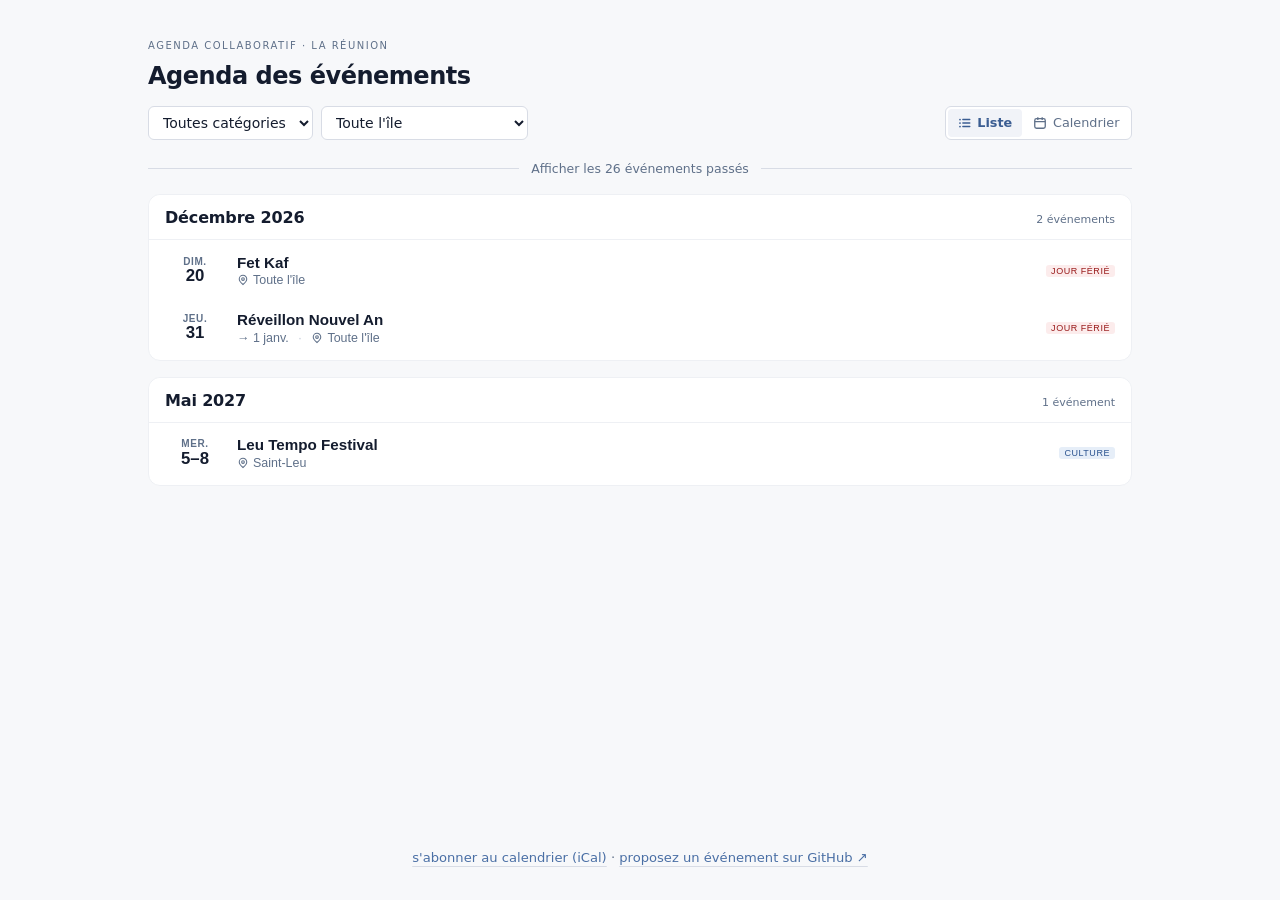
==== commit cf4d6046: "Merge main (workflow Pages + générateur ICS) dans feat/vue-liste-calendrier" ====
--- a/index.html
+++ b/index.html
@@ -6,326 +6,51 @@
 <meta name="description" content="Agenda ouvert et collaboratif des événements de l'île de La Réunion.">
 <title>Événements de La Réunion</title>
 <link rel="icon" href="data:image/svg+xml,<svg xmlns=%22http://www.w3.org/2000/svg%22 viewBox=%220 0 100 100%22><text y=%22.9em%22 font-size=%2290%22>🌋</text></svg>">
-<style>
-  :root {
-    color-scheme: light; /* fixed light theme, matching the prototype */
-
-    /* — Surfaces (Vigie design system) — */
-    --background: #f7f8fa;
-    --foreground: #141c2e;
-    --card: #ffffff;
-    --card-elevated: #f0f3f8;
-    --cell: #f4f6fa;
-    --popover: #ffffff;
-    --muted: #eef0f4;
-    --muted-fg: #5f7089;
-    --text-secondary: #3a4e6e;
-    --border: #d8dce5;
-    --border-strong: #c5cbd8;
-    --primary: #4a6fa5;
-    --primary-strong: #3b5d92; /* primary ink on tinted backgrounds (AA at 11px) */
-    --primary-fg: #ffffff;
-
-    /* — "Signal" states → one category, one color (bg + text) — */
-    --Culture-bg: #e6eef8;           --Culture-fg: #2c5490;
-    --Sport-bg: #e8f3ec;             --Sport-fg: #276b44;
-    --Religieux-bg: #f6efe2;         --Religieux-fg: #7a5d20;
-    --Ferie-bg: rgba(220,74,74,.10); --Ferie-fg: #991b1b;
-
-    /* — Radius scale — */
-    --r-badge: 3px; --r-sm: 5px; --r-md: 6px; --r-lg: 8px; --r-xl: 12px; --r-2xl: 16px;
-
-    /* — Elevation — */
-    --shadow-sm: 0 1px 3px rgba(0,0,0,.06);
-    --shadow-md: 0 2px 8px rgba(0,0,0,.08), 0 1px 2px rgba(0,0,0,.04);
-    --shadow-2xl: 0 12px 32px rgba(0,0,0,.12);
-
-    /* — Motion — */
-    --motion-micro: 140ms; --motion-standard: 240ms;
-    --ease-expo: cubic-bezier(.16,1,.3,1);
-    --ease-standard: cubic-bezier(.2,0,0,1);
-
-    /* Geist is the prototype's typeface; system-ui as fallback (font not bundled here). */
-    --font-sans: "Geist Variable", -apple-system, system-ui, sans-serif;
-  }
-  * { box-sizing: border-box; }
-  body {
-    font: 16px/1.5 var(--font-sans); margin: 0 auto; padding: 2rem 1.25rem; max-width: 64rem;
-    min-height: 100vh; display: flex; flex-direction: column; background: var(--background); color: var(--foreground);
-    -webkit-font-smoothing: antialiased; -moz-osx-font-smoothing: grayscale;
-  }
-
-  /* section-label (mono role: tabular figures, tight uppercase) */
-  .label { font-size: 10px; font-weight: 500; letter-spacing: 1.5px; text-transform: uppercase; color: var(--muted-fg); font-variant-numeric: tabular-nums; }
-  header h1 { margin: .15rem 0 0; font-size: 1.5rem; font-weight: 700; letter-spacing: -.02em; }
-  .filters { display: flex; flex-wrap: wrap; gap: .5rem; margin-top: .75rem; }
-  select, #today {
-    font: inherit; font-size: .875rem; padding: .375rem .625rem; border: 1px solid var(--muted);
-    border-radius: var(--r-md); background: var(--card); color: inherit; cursor: pointer;
-    transition: background var(--motion-micro) var(--ease-standard), transform var(--motion-micro) var(--ease-standard);
-  }
-  #today { margin-left: auto; color: var(--muted-fg); background: none; }
-  select:hover, #today:hover { background: var(--muted); }
-  select:active, #today:active, .nav button:active { transform: scale(.98); }
-  /* Active filter: the state is visible without reopening the menu. */
-  select.active { border-color: var(--primary); background: color-mix(in srgb, var(--primary) 8%, var(--card)); color: var(--primary-strong); }
-  :focus-visible { outline: 2px solid var(--primary); outline-offset: 2px; }
-
-  .card { margin-top: 1rem; flex: 1; display: flex; flex-direction: column; border: 1px solid var(--muted); border-radius: var(--r-xl); background: var(--card); padding: 1rem; }
-  .nav { display: flex; align-items: center; justify-content: center; gap: .25rem; margin-bottom: .75rem; }
-  .nav button { font: inherit; width: 2.75rem; height: 2.75rem; border: 0; border-radius: var(--r-md); background: none; color: var(--muted-fg); cursor: pointer; font-size: 1.3rem; transition: background var(--motion-micro) var(--ease-standard), transform var(--motion-micro) var(--ease-standard); }
-  .nav button:hover { background: var(--muted); }
-  .nav h2 { margin: 0; min-width: 10rem; text-align: center; font-size: 1.125rem; font-weight: 700; }
-
-  .grid { display: grid; grid-template-columns: repeat(7, minmax(0, 1fr)); gap: 5px; }
-  #days { flex: 1; }
-  .wd { padding: .375rem 0; text-align: center; font: 600 11px/1 var(--font-sans); font-variant-numeric: tabular-nums; letter-spacing: .08em; text-transform: uppercase; color: var(--muted-fg); }
-  .day {
-    display: flex; flex-direction: column; padding: .375rem; border: 0; border-radius: var(--r-sm);
-    background: var(--cell); text-align: left; cursor: pointer; color: inherit; overflow: hidden;
-    transition: transform var(--motion-micro) var(--ease-standard), box-shadow var(--motion-micro) var(--ease-standard);
-  }
-  .day:hover { transform: translateY(-1px); box-shadow: var(--shadow-md); }
-  .day.out { visibility: hidden; pointer-events: none; }
-  .day.past { opacity: .4; filter: saturate(.3); }
-  .daynum { align-self: flex-start; font-size: 11px; font-weight: 500; color: var(--muted-fg); }
-  /* Today: filled pill on the day number (Apple Calendar style), cell stays like the others. */
-  .day.today .daynum { background: var(--primary); color: var(--primary-fg); font-weight: 600; border-radius: 999px; min-width: 18px; text-align: center; padding: 2px 5px; margin: -2px 0 0 -3px; }
-  .chips { display: flex; flex-direction: column; gap: 2px; margin-top: 2px; }
-  .chip {
-    display: block; overflow: hidden; text-overflow: ellipsis; white-space: nowrap;
-    padding: 1px 4px; border-radius: var(--r-sm); font-size: 10px; line-height: 1.35;
-    background: var(--tint); color: var(--fg);
-  }
-  .more { padding: 0 4px; font-size: 10px; color: var(--muted-fg); }
-
-  dialog {
-    width: 100%; max-width: 28rem; border: 1px solid var(--border-strong); border-radius: var(--r-2xl);
-    background: var(--popover); color: var(--foreground); padding: 1.5rem; box-shadow: var(--shadow-2xl);
-  }
-  dialog::backdrop { background: #00000080; }
-  dialog[open] { animation: slide-up var(--motion-standard) var(--ease-expo); }
-  @keyframes slide-up { from { transform: translateY(12px); opacity: 0; } to { transform: translateY(0); opacity: 1; } }
-  @media (prefers-reduced-motion: reduce) { dialog[open] { animation: none; } }
-  .dhead { display: flex; align-items: flex-start; justify-content: space-between; gap: .75rem; margin-bottom: 1rem; }
-  .dhead h3 { margin: .15rem 0 0; font-size: 1.125rem; font-weight: 700; text-transform: capitalize; letter-spacing: -.01em; }
-  .close { border: 0; background: none; font-size: 1.2rem; cursor: pointer; color: var(--muted-fg); padding: .25rem; }
-  .close:hover { color: inherit; }
-  .evlist { list-style: none; margin: 0; padding: 0; display: flex; flex-direction: column; gap: .6rem; }
-  .ev { border: 1px solid var(--border); border-radius: var(--r-lg); padding: .7rem .8rem; background: var(--card-elevated); }
-  .evtop { display: flex; align-items: flex-start; justify-content: space-between; gap: .5rem; }
-  .ev h4 { margin: 0; font-size: .95rem; font-weight: 600; }
-  .badge { flex-shrink: 0; padding: 2px 6px; border-radius: var(--r-badge); font-size: 11px; background: var(--tint); color: var(--fg); white-space: nowrap; }
-  .ev .loc { margin: .4rem 0 0; font-size: .875rem; color: var(--text-secondary); }
-  .ev .dates { margin: .15rem 0 0; font: .78rem/1.4 var(--font-sans); font-variant-numeric: tabular-nums; color: var(--muted-fg); }
-  .ev a, footer a { color: var(--primary); text-decoration: underline; text-decoration-color: var(--border); text-underline-offset: 4px; transition: text-decoration-color var(--motion-micro), color var(--motion-micro); }
-  .ev a { font-size: .78rem; }
-  .ev a:hover, footer a:hover { text-decoration-color: var(--primary); }
-  .noev { color: var(--muted-fg); font-size: .9rem; }
-
-  footer { margin-top: 1.5rem; text-align: center; font-size: .82rem; color: var(--muted-fg); }
-  a { color: inherit; }
-</style>
+<link rel="stylesheet" href="styles.css">
 </head>
 <body>
 <header>
   <span class="label">Agenda collaboratif · La Réunion</span>
-  <h1>Calendrier des événements</h1>
+  <h1>Agenda des événements</h1>
   <div class="filters">
     <select id="cat" aria-label="Filtrer par catégorie"></select>
     <select id="commune" aria-label="Filtrer par commune"></select>
     <button id="today" hidden>aujourd'hui</button>
+    <div class="views" role="radiogroup" aria-label="Affichage">
+      <button id="v-list" role="radio" aria-checked="true">
+        <svg viewBox="0 0 16 16" width="14" height="14" aria-hidden="true"><path d="M5.5 4h8M5.5 8h8M5.5 12h8" stroke="currentColor" stroke-width="1.5" stroke-linecap="round"/><circle cx="2.25" cy="4" r="1" fill="currentColor"/><circle cx="2.25" cy="8" r="1" fill="currentColor"/><circle cx="2.25" cy="12" r="1" fill="currentColor"/></svg>
+        Liste
+      </button>
+      <button id="v-cal" role="radio" aria-checked="false" tabindex="-1">
+        <svg viewBox="0 0 16 16" width="14" height="14" aria-hidden="true" fill="none" stroke="currentColor" stroke-width="1.5"><rect x="2" y="3" width="12" height="11" rx="2"/><path d="M2 6.5h12M5.5 1.5v3M10.5 1.5v3"/></svg>
+        Calendrier
+      </button>
+    </div>
   </div>
 </header>
 
-<main class="card">
-  <div class="nav">
-    <button id="prev" aria-label="Mois précédent">‹</button>
-    <h2 id="month"></h2>
-    <button id="next" aria-label="Mois suivant">›</button>
+<main>
+  <div class="schedule" id="schedule"><p class="empty">Chargement…</p></div>
+  <div id="calendar" hidden>
+    <div class="nav">
+      <button id="prev" aria-label="Mois précédent">‹</button>
+      <h2 id="month"></h2>
+      <button id="next" aria-label="Mois suivant">›</button>
+    </div>
+    <div class="grid" id="weekdays"></div>
+    <div class="grid" id="days"></div>
   </div>
-  <div class="grid" id="weekdays"></div>
-  <div class="grid" id="days"></div>
 </main>
 
 <dialog id="detail" aria-labelledby="dtitle"></dialog>
+
+<p id="status" class="sr-only" role="status"></p>
 
 <footer>
   <a href="webcal://axelearning.github.io/reunion-events/events.ics">s'abonner au calendrier (iCal)</a>
   <span aria-hidden="true"> · </span>
   <a href="https://github.com/axelearning/reunion-events">proposez un événement sur GitHub ↗</a></footer>
 
-<script>
-"use strict";
-
-// Minimal CSV parser (RFC 4180): quoted fields, embedded commas, "" escapes.
-function parseCSV(text) {
-  const rows = [[]];
-  let field = "", inQuotes = false;
-  for (let i = 0; i < text.length; i++) {
-    const c = text[i];
-    if (inQuotes) {
-      if (c === '"') { if (text[i + 1] === '"') { field += '"'; i++; } else inQuotes = false; }
-      else field += c;
-    } else if (c === '"') inQuotes = true;
-    else if (c === ",") { rows[rows.length - 1].push(field); field = ""; }
-    else if (c === "\n") { rows[rows.length - 1].push(field); field = ""; rows.push([]); }
-    else if (c !== "\r") field += c;
-  }
-  rows[rows.length - 1].push(field);
-  return rows.filter(r => r.length > 1 || r[0] !== "");
-}
-
-// The CSV is editable by anyone via PR: all content is treated as hostile.
-function esc(s) {
-  return s.replace(/[&<>"']/g, c => ({ "&": "&amp;", "<": "&lt;", ">": "&gt;", '"': "&quot;", "'": "&#39;" }[c]));
-}
-function safeUrl(s) {
-  try { return ["http:", "https:"].includes(new URL(s).protocol) ? s : null; }
-  catch { return null; }
-}
-
-// One category → a pair of "signal" tokens (tinted background + text).
-const CATS = {
-  Culture: { tint: "var(--Culture-bg)", fg: "var(--Culture-fg)" },
-  Sport: { tint: "var(--Sport-bg)", fg: "var(--Sport-fg)" },
-  Religieux: { tint: "var(--Religieux-bg)", fg: "var(--Religieux-fg)" },
-  "Jour férié": { tint: "var(--Ferie-bg)", fg: "var(--Ferie-fg)" },
-};
-const catStyle = c => CATS[c] || { tint: "var(--muted)", fg: "var(--muted-fg)" };
-const communesLabel = c => c === "ALL" ? "Toute l'île" : c.split("|").join(", ");
-
-const MONTHS = ["Janvier","Février","Mars","Avril","Mai","Juin","Juillet","Août","Septembre","Octobre","Novembre","Décembre"];
-const WEEKDAYS = ["lun.","mar.","mer.","jeu.","ven.","sam.","dim."];
-const fmtDate = new Intl.DateTimeFormat("fr-FR", { day: "numeric", month: "short", year: "numeric" });
-const fmtFull = new Intl.DateTimeFormat("fr-FR", { weekday: "long", day: "numeric", month: "long", year: "numeric" });
-
-function iso(d) {
-  return `${d.getFullYear()}-${String(d.getMonth() + 1).padStart(2, "0")}-${String(d.getDate()).padStart(2, "0")}`;
-}
-function fmtRange(e) {
-  const d = new Date(e.date_debut + "T00:00:00");
-  if (isNaN(d)) return esc(e.date_debut);
-  const f = e.date_fin ? new Date(e.date_fin + "T00:00:00") : null;
-  return f && !isNaN(f) && e.date_fin !== e.date_debut
-    ? `${fmtDate.format(d)} → ${fmtDate.format(f)}`
-    : fmtDate.format(d);
-}
-
-const now = new Date();
-const todayIso = iso(now);
-let all = [];
-let cursor = { y: now.getFullYear(), m: now.getMonth() };
-let fCat = "", fCommune = "";
-
-function filtered() {
-  return all.filter(e =>
-    (!fCat || e.categorie === fCat) &&
-    (!fCommune || e.communes === "ALL" || e.communes.split("|").includes(fCommune)));
-}
-function eventsOn(key, list) {
-  return list.filter(e => key >= e.date_debut && key <= (e.date_fin || e.date_debut));
-}
-
-fetch("reunion_events.csv")
-  .then(r => { if (!r.ok) throw new Error(r.status); return r.text(); })
-  .then(text => {
-    const rows = parseCSV(text.trim());
-    const headers = rows[0];
-    all = rows.slice(1).map(r => Object.fromEntries(headers.map((h, i) => [h, (r[i] ?? "").trim()])));
-    initFilters();
-    render();
-  })
-  .catch(() => {
-    document.querySelector("main").innerHTML = '<p class="noev" style="text-align:center;padding:2rem">Impossible de charger les données.</p>';
-  });
-
-function initFilters() {
-  const communes = [...new Set(all.flatMap(e => e.communes === "ALL" ? [] : e.communes.split("|")))].sort((a, b) => a.localeCompare(b, "fr"));
-  const catSel = document.getElementById("cat");
-  catSel.innerHTML = '<option value="">Toutes catégories</option>' +
-    Object.keys(CATS).map(c => `<option value="${esc(c)}">${esc(c)}</option>`).join("");
-  document.getElementById("commune").innerHTML = '<option value="">Toute l\'île</option>' +
-    communes.map(c => `<option value="${esc(c)}">${esc(c)}</option>`).join("");
-
-  document.getElementById("weekdays").innerHTML = WEEKDAYS.map(w => `<div class="wd">${w}</div>`).join("");
-
-  catSel.onchange = e => { fCat = e.target.value; e.target.classList.toggle("active", !!fCat); render(); };
-  document.getElementById("commune").onchange = e => { fCommune = e.target.value; e.target.classList.toggle("active", !!fCommune); render(); };
-  document.getElementById("prev").onclick = () => move(-1);
-  document.getElementById("next").onclick = () => move(1);
-  document.getElementById("today").onclick = () => { cursor = { y: now.getFullYear(), m: now.getMonth() }; render(); };
-}
-
-function move(delta) {
-  const d = new Date(cursor.y, cursor.m + delta, 1);
-  cursor = { y: d.getFullYear(), m: d.getMonth() };
-  render();
-}
-
-function render() {
-  const { y, m } = cursor;
-  const list = filtered();
-  document.getElementById("month").textContent = `${MONTHS[m]} ${y}`;
-  const isCurrent = y === now.getFullYear() && m === now.getMonth();
-  document.getElementById("today").hidden = isCurrent;
-
-  const offset = (new Date(y, m, 1).getDay() + 6) % 7; // Monday = 0
-  const daysInMonth = new Date(y, m + 1, 0).getDate();
-  const count = Math.ceil((offset + daysInMonth) / 7) * 7;
-  const days = document.getElementById("days");
-  days.style.gridTemplateRows = `repeat(${count / 7}, minmax(72px, 1fr))`;
-
-  let html = "";
-  for (let i = 0; i < count; i++) {
-    const d = new Date(y, m, 1 - offset + i);
-    const key = iso(d);
-    const inMonth = d.getMonth() === m;
-    if (!inMonth) { html += '<div class="day out"></div>'; continue; }
-    const evs = eventsOn(key, list);
-    const cls = ["day", key < todayIso ? "past" : "", key === todayIso ? "today" : ""].join(" ").trim();
-    const label = `${fmtFull.format(d)}, ${evs.length === 0 ? "aucun événement" : evs.length + " événement" + (evs.length > 1 ? "s" : "")}`;
-    const chips = evs.slice(0, 3).map(e => {
-      const s = catStyle(e.categorie);
-      return `<span class="chip" style="--tint:${s.tint};--fg:${s.fg}" title="${esc(e.nom)}">${esc(e.nom)}</span>`;
-    }).join("");
-    const more = evs.length > 3 ? `<span class="more">+${evs.length - 3}</span>` : "";
-    html += `<button class="${cls}" data-key="${key}" aria-label="${esc(label)}"` +
-      `${key === todayIso ? ' aria-current="date"' : ""}>` +
-      `<span class="daynum">${d.getDate()}</span><span class="chips">${chips}${more}</span></button>`;
-  }
-  days.innerHTML = html;
-  days.querySelectorAll(".day:not(.out)").forEach(b => b.onclick = () => openDay(b.dataset.key));
-}
-
-function openDay(key) {
-  const evs = eventsOn(key, filtered());
-  const title = fmtFull.format(new Date(key + "T00:00:00"));
-  const body = evs.length === 0
-    ? '<p class="noev">Aucun événement ce jour.</p>'
-    : '<ul class="evlist">' + evs.map(e => {
-        const s = catStyle(e.categorie);
-        const u = safeUrl(e.lien);
-        return `<li class="ev"><div class="evtop"><h4>${esc(e.nom)}</h4>` +
-          `<span class="badge" style="--tint:${s.tint};--fg:${s.fg}">${esc(e.categorie)}</span></div>` +
-          `<p class="loc">📍 ${esc(communesLabel(e.communes))}</p>` +
-          `<p class="dates">${fmtRange(e)}</p>` +
-          (u ? `<a href="${esc(u)}" target="_blank" rel="noopener noreferrer">site officiel ↗</a>` : "") +
-          `</li>`;
-      }).join("") + "</ul>";
-  const dlg = document.getElementById("detail");
-  dlg.innerHTML =
-    `<div class="dhead"><div><span class="label">${evs.length} événement${evs.length > 1 ? "s" : ""}</span>` +
-    `<h3 id="dtitle">${esc(title)}</h3></div>` +
-    `<button class="close" aria-label="Fermer">✕</button></div>${body}`;
-  dlg.querySelector(".close").onclick = () => dlg.close();
-  dlg.showModal();
-}
-
-// Click on the backdrop → close.
-document.getElementById("detail").addEventListener("click", e => {
-  if (e.target.id === "detail") e.target.close();
-});
-</script>
+<script src="app.js"></script>
 </body>
 </html>
--- a/styles.css
+++ b/styles.css
@@ -0,0 +1,215 @@
+  :root {
+    color-scheme: light; /* fixed light theme, matching the prototype */
+
+    /* — Surfaces (Vigie design system) — */
+    --background: #f7f8fa;
+    --foreground: #141c2e;
+    --card: #ffffff;
+    --card-elevated: #f0f3f8;
+    --cell: #f4f6fa;
+    --popover: #ffffff;
+    --muted: #eef0f4;
+    --muted-fg: #5f7089;
+    --text-secondary: #3a4e6e;
+    --border: #d8dce5;
+    --border-strong: #c5cbd8;
+    --primary: #4a6fa5;
+    --primary-strong: #3b5d92; /* primary ink on tinted backgrounds (AA at 11px) */
+    --primary-fg: #ffffff;
+
+    /* — "Signal" states → one category, one color (bg + text) — */
+    --Culture-bg: #e6eef8;           --Culture-fg: #2c5490;
+    --Sport-bg: #e8f3ec;             --Sport-fg: #276b44;
+    --Religieux-bg: #f6efe2;         --Religieux-fg: #7a5d20;
+    --Ferie-bg: rgba(220,74,74,.10); --Ferie-fg: #991b1b;
+
+    /* — Radius scale — */
+    --r-badge: 3px; --r-sm: 5px; --r-md: 6px; --r-lg: 8px; --r-xl: 12px; --r-2xl: 16px;
+
+    /* — Elevation — */
+    --shadow-sm: 0 1px 3px rgba(0,0,0,.06);
+    --shadow-md: 0 2px 8px rgba(0,0,0,.08), 0 1px 2px rgba(0,0,0,.04);
+    --shadow-2xl: 0 12px 32px rgba(0,0,0,.12);
+
+    /* — Motion — */
+    --motion-micro: 140ms; --motion-standard: 240ms;
+    --ease-expo: cubic-bezier(.16,1,.3,1);
+    --ease-standard: cubic-bezier(.2,0,0,1);
+
+    /* System stack: no bundled font, zero dependency. */
+    --font-sans: system-ui, -apple-system, sans-serif;
+  }
+  * { box-sizing: border-box; }
+  body {
+    font: 16px/1.5 var(--font-sans); margin: 0 auto; padding: 2rem 1.25rem; max-width: 64rem;
+    min-height: 100vh; display: flex; flex-direction: column; background: var(--background); color: var(--foreground);
+    -webkit-font-smoothing: antialiased; -moz-osx-font-smoothing: grayscale;
+  }
+
+  /* section-label (mono role: tabular figures, tight uppercase) */
+  .label { font-size: .625rem; font-weight: 500; letter-spacing: 1.5px; text-transform: uppercase; color: var(--muted-fg); font-variant-numeric: tabular-nums; }
+  header h1 { margin: .15rem 0 0; font-size: 1.5rem; font-weight: 700; letter-spacing: -.02em; }
+  .filters { display: flex; flex-wrap: wrap; gap: .5rem; margin-top: .75rem; }
+  select, #today, #retry, #reset {
+    font: inherit; font-size: .875rem; padding: .375rem .625rem; border: 1px solid var(--border);
+    border-radius: var(--r-md); background: var(--card); color: inherit; cursor: pointer;
+    transition: background var(--motion-micro) var(--ease-standard), transform var(--motion-micro) var(--ease-standard);
+  }
+  #retry, #reset { color: var(--muted-fg); background: none; }
+  select:hover, #retry:hover, #reset:hover { background: var(--muted); color: var(--text-secondary); }
+  select:active, #today:active, #retry:active, #reset:active { transform: scale(.98); }
+  /* Quiet text action: reads as "jump", not as another filter control. */
+  #today { border: 0; background: none; color: var(--primary-strong); }
+  #today:hover { background: color-mix(in srgb, var(--primary) 8%, var(--card)); }
+  /* Active filter: the state is visible without reopening the menu. */
+  select.active { border-color: var(--primary); background: color-mix(in srgb, var(--primary) 8%, var(--card)); color: var(--primary-strong); }
+  .empty #retry, .empty #reset { margin-top: .6rem; }
+  :focus-visible { outline: 2px solid var(--primary); outline-offset: 2px; }
+
+  /* View switcher: segmented control, same "active filter" vocabulary as select.active */
+  .views { margin-left: auto; display: flex; padding: 2px; gap: 2px; border: 1px solid var(--border); border-radius: var(--r-md); background: var(--card); }
+  .views button {
+    display: inline-flex; align-items: center; gap: .35rem;
+    font: inherit; font-size: .8rem; padding: .25rem .6rem; border: 0; border-radius: calc(var(--r-md) - 2px);
+    background: none; color: var(--muted-fg); cursor: pointer;
+    transition: background var(--motion-micro) var(--ease-standard), color var(--motion-micro) var(--ease-standard);
+  }
+  .views svg { flex-shrink: 0; }
+  .views button:hover { background: var(--muted); color: var(--text-secondary); }
+  .views button[aria-checked="true"] { background: color-mix(in srgb, var(--primary) 8%, var(--card)); color: var(--primary-strong); font-weight: 600; }
+
+  /* List view: the page is viewport-high like the calendar; the list scrolls in its pane. */
+  body:not(.cal-view) { height: 100vh; height: 100dvh; }
+  main { margin-top: 1rem; flex: 1; min-height: 0; display: flex; flex-direction: column; }
+  /* The calendar lives in one card; the list is one card per month (below). */
+  body.cal-view main { border: 1px solid var(--muted); border-radius: var(--r-xl); background: var(--card); padding: .5rem; }
+
+  /* — Agenda (schedule): centered column, one card per month — */
+  .schedule { width: 100%; }
+  .schedule:not([hidden]) { display: flex; flex-direction: column; flex: 1; min-height: 0; overflow-y: auto; }
+  .schedule section { border: 1px solid var(--muted); border-radius: var(--r-xl); background: var(--card); }
+  .schedule section + section { margin-top: 1rem; }
+  .schedule > .empty { border: 1px solid var(--muted); border-radius: var(--r-xl); background: var(--card); }
+  .month-head {
+    position: sticky; top: 0; z-index: 1; background: var(--card);
+    border-bottom: 1px solid var(--muted); border-radius: var(--r-xl) var(--r-xl) 0 0;
+    padding: .7rem 1rem .55rem; display: flex; align-items: baseline; gap: .5rem;
+  }
+  .month-head h2 { margin: 0; font-size: 1rem; font-weight: 700; letter-spacing: -.01em; text-transform: capitalize; }
+  .month-head .count { margin-left: auto; font-size: .6875rem; color: var(--muted-fg); font-variant-numeric: tabular-nums; }
+  .rows { list-style: none; margin: 0; padding: .25rem .25rem .35rem; }
+  .rows li + li { margin-top: .3rem; }
+
+  /* Past events fold: a divider-with-label at the top of the list, where the hidden
+     content actually is — not a header button the reader never connects to it. */
+  .past-toggle {
+    align-self: stretch; display: flex; align-items: center; gap: .75rem;
+    margin-bottom: .75rem; padding: .25rem 0; border: 0; background: none; cursor: pointer;
+    font: inherit; font-size: .78rem; color: var(--muted-fg);
+    transition: color var(--motion-micro) var(--ease-standard);
+  }
+  .past-toggle::before, .past-toggle::after { content: ""; flex: 1; border-top: 1px solid var(--border); }
+  .past-toggle:hover { color: var(--primary-strong); }
+
+  .row {
+    display: grid; grid-template-columns: 3.75rem 1fr auto; align-items: center; gap: .75rem;
+    width: 100%; text-align: left; border: 0; border-radius: var(--r-lg); background: none; color: inherit;
+    padding: .6rem .75rem; cursor: pointer;
+    scroll-margin-top: 3.25rem; /* keep focused/anchored rows clear of the sticky month header */
+    transition: background var(--motion-micro) var(--ease-standard), transform var(--motion-micro) var(--ease-standard);
+  }
+  .row:hover { background: var(--cell); }
+  .row:active { transform: scale(.995); }
+  /* Past: dimmed via an AA-safe text color (≥4.5:1), never opacity;
+     badges get the calendar's luminance-preserving desaturation. */
+  .row.past { color: var(--muted-fg); }
+  .row.past .badge { filter: saturate(.35); }
+  .row.today { background: color-mix(in srgb, var(--primary) 7%, transparent); }
+
+  /* One column, always aligned: weekday on top, "25" or the compact range "25–26" below. */
+  .when { display: flex; flex-direction: column; align-items: center; line-height: 1.05; }
+  .when .d { font-size: 1.05rem; font-weight: 700; font-variant-numeric: tabular-nums; }
+  .when .wd { font-size: .625rem; font-weight: 600; letter-spacing: .06em; text-transform: uppercase; color: var(--muted-fg); }
+  .today .when .d { color: var(--primary); }
+
+  .body { min-width: 0; }
+  .row .title { display: -webkit-box; -webkit-line-clamp: 2; -webkit-box-orient: vertical; margin: 0; font-size: .95rem; font-weight: 600; overflow: hidden; overflow-wrap: break-word; }
+  .meta { margin: .15rem 0 0; display: flex; flex-wrap: wrap; align-items: center; gap: .35rem .6rem; font-size: .78rem; color: var(--muted-fg); font-variant-numeric: tabular-nums; }
+  .meta .sep { color: var(--border-strong); }
+  /* In-row badge: trailing tag at the right edge, slimmer than the dialog one. */
+  .row .badge { font-size: .5625rem; padding: 1px 5px; border-radius: var(--r-badge); }
+  .loc-names { display: inline-flex; align-items: center; gap: .25rem; }
+
+  .empty { text-align: center; color: var(--muted-fg); font-size: .9rem; padding: 3rem 1rem; }
+
+  /* — Calendar (month grid) — */
+  #calendar:not([hidden]) { flex: 1; display: flex; flex-direction: column; padding: .5rem; }
+  .nav { display: flex; align-items: center; justify-content: center; gap: .25rem; margin-bottom: .75rem; }
+  .nav button { font: inherit; width: 2.75rem; height: 2.75rem; border: 0; border-radius: var(--r-md); background: none; color: var(--muted-fg); cursor: pointer; font-size: 1.3rem; transition: background var(--motion-micro) var(--ease-standard), transform var(--motion-micro) var(--ease-standard); }
+  .nav button:hover { background: var(--muted); }
+  .nav button:active { transform: scale(.98); }
+  .nav h2 { margin: 0; min-width: 10rem; text-align: center; font-size: 1.125rem; font-weight: 700; }
+
+  .grid { display: grid; grid-template-columns: repeat(7, minmax(0, 1fr)); gap: 5px; }
+  #days { flex: 1; }
+  .grid .wd { padding: .375rem 0; text-align: center; font: 600 .6875rem/1 var(--font-sans); font-variant-numeric: tabular-nums; letter-spacing: .08em; text-transform: uppercase; color: var(--muted-fg); }
+  .day {
+    display: flex; flex-direction: column; padding: .375rem; border: 0; border-radius: var(--r-sm);
+    background: var(--cell); text-align: left; cursor: pointer; color: inherit; overflow: hidden;
+    transition: transform var(--motion-micro) var(--ease-standard), box-shadow var(--motion-micro) var(--ease-standard);
+  }
+  .day:hover { transform: translateY(-1px); box-shadow: var(--shadow-md); }
+  .day.out { visibility: hidden; pointer-events: none; }
+  /* Past: luminance-preserving desaturation keeps chip/text contrast AA. */
+  .day.past { filter: saturate(.35); }
+  .daynum { align-self: flex-start; font-size: .6875rem; font-weight: 500; color: var(--muted-fg); }
+  /* Today: filled pill on the day number (Apple Calendar style), cell stays like the others. */
+  .day.today .daynum { background: var(--primary); color: var(--primary-fg); font-weight: 600; border-radius: 999px; min-width: 18px; text-align: center; padding: 2px 5px; margin: -2px 0 0 -3px; }
+  .chips { display: flex; flex-direction: column; gap: 2px; margin-top: 2px; }
+  .chip {
+    display: block; overflow: hidden; text-overflow: ellipsis; white-space: nowrap;
+    padding: 1px 4px; border-radius: var(--r-sm); font-size: .625rem; line-height: 1.35;
+    background: var(--tint); color: var(--fg);
+  }
+  .more { padding: 0 4px; font-size: .625rem; color: var(--muted-fg); }
+
+  dialog {
+    width: 100%; max-width: 28rem; border: 0; border-radius: var(--r-2xl);
+    background: var(--popover); color: var(--foreground); padding: 1.5rem; box-shadow: var(--shadow-2xl);
+  }
+  dialog::backdrop { background: #00000080; }
+  dialog[open] { animation: slide-up var(--motion-standard) var(--ease-expo); }
+  @keyframes slide-up { from { transform: translateY(12px); opacity: 0; } to { transform: translateY(0); opacity: 1; } }
+  @media (prefers-reduced-motion: reduce) { dialog[open] { animation: none; } }
+  .dhead { display: flex; align-items: flex-start; justify-content: space-between; gap: .75rem; margin-bottom: 1rem; }
+  .dhead h3 { margin: .15rem 0 0; font-size: 1.125rem; font-weight: 700; letter-spacing: -.01em; }
+  .close { border: 0; background: none; font-size: 1.2rem; cursor: pointer; color: var(--muted-fg); padding: .25rem; }
+  .close:hover { color: inherit; }
+  .devlist { list-style: none; margin: 0; padding: 0; display: flex; flex-direction: column; gap: .35rem; }
+  .devlist li { display: flex; align-items: center; gap: .5rem; font-size: .9rem; }
+  .badge {
+    flex-shrink: 0; padding: 2px 7px; border-radius: var(--r-sm); white-space: nowrap;
+    font-size: .625rem; font-weight: 500; letter-spacing: .06em; text-transform: uppercase;
+    background: var(--tint); color: var(--fg);
+  }
+  .facts { list-style: none; margin: .6rem 0 0; padding: 0; display: flex; flex-direction: column; gap: .45rem; }
+  .facts li { display: flex; align-items: center; gap: .5rem; font-size: .875rem; color: var(--text-secondary); font-variant-numeric: tabular-nums; }
+  .facts svg { flex-shrink: 0; color: var(--muted-fg); }
+  .drow a, footer a { color: var(--primary); text-decoration: underline; text-decoration-color: var(--border); text-underline-offset: 4px; transition: text-decoration-color var(--motion-micro), color var(--motion-micro); }
+  .drow a:hover, footer a:hover { text-decoration-color: var(--primary); }
+
+  footer { margin-top: 1.5rem; text-align: center; font-size: .82rem; color: var(--muted-fg); }
+  a { color: inherit; }
+
+  .sr-only { position: absolute; width: 1px; height: 1px; margin: -1px; padding: 0; overflow: hidden; clip-path: inset(50%); white-space: nowrap; border: 0; }
+
+  /* Narrow screens: tighter row gutters. */
+  @media (max-width: 480px) {
+    .row { gap: .6rem; padding-inline: .5rem; }
+  }
+  /* Touch: 44px targets on the primary controls (fine pointers keep the compact density). */
+  @media (pointer: coarse) {
+    select, #today, #retry, #reset { min-height: 44px; }
+    .views button, .past-toggle { min-height: 2.75rem; }
+    .close { padding: .6rem; margin: -.35rem -.35rem 0 0; }
+  }
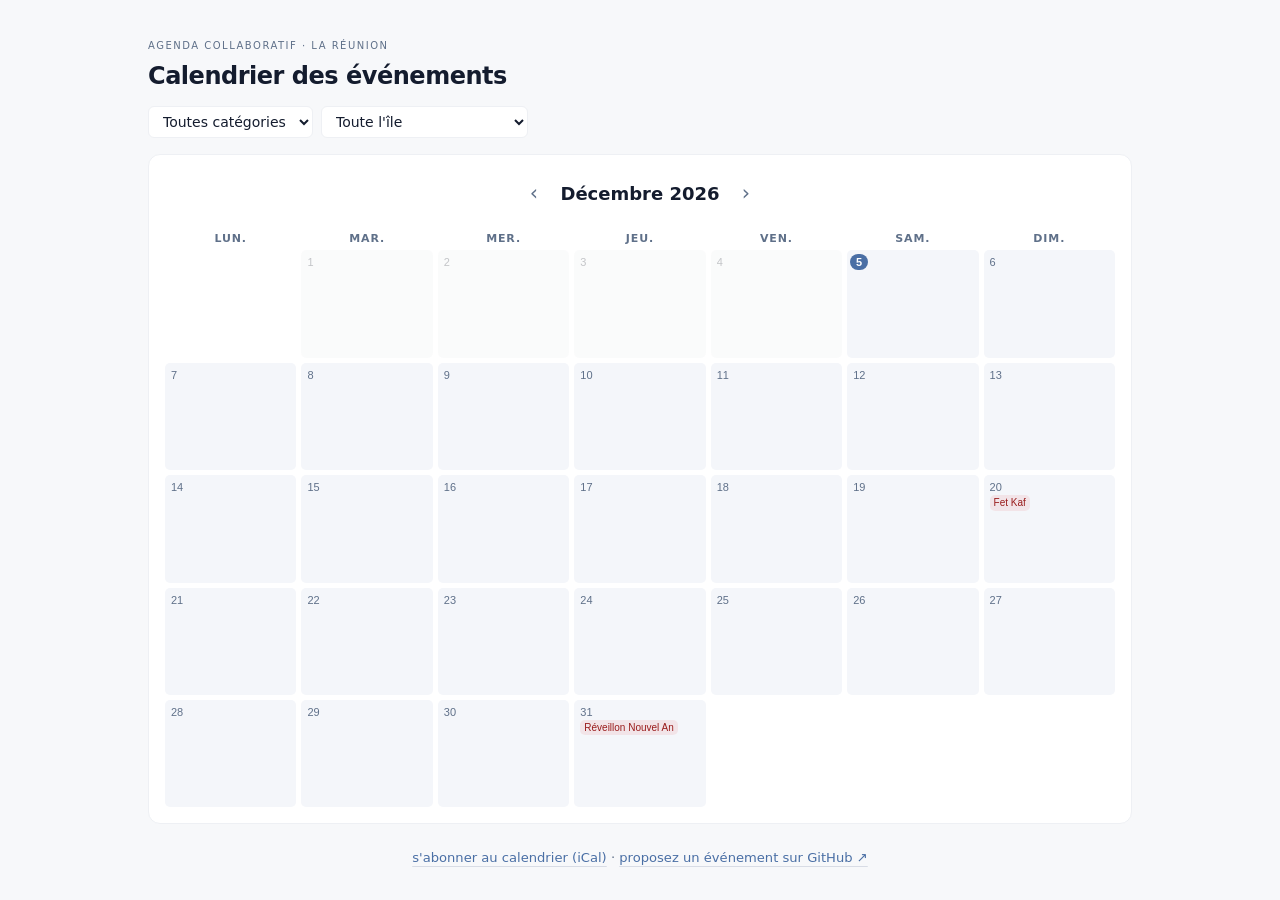
==== commit dbd3a9cf: "Merge branch 'main' into ci/check-csv-toujours-rapporte" ====
--- a/index.html
+++ b/index.html
@@ -6,51 +6,326 @@
 <meta name="description" content="Agenda ouvert et collaboratif des événements de l'île de La Réunion.">
 <title>Événements de La Réunion</title>
 <link rel="icon" href="data:image/svg+xml,<svg xmlns=%22http://www.w3.org/2000/svg%22 viewBox=%220 0 100 100%22><text y=%22.9em%22 font-size=%2290%22>🌋</text></svg>">
-<link rel="stylesheet" href="styles.css">
+<style>
+  :root {
+    color-scheme: light; /* fixed light theme, matching the prototype */
+
+    /* — Surfaces (Vigie design system) — */
+    --background: #f7f8fa;
+    --foreground: #141c2e;
+    --card: #ffffff;
+    --card-elevated: #f0f3f8;
+    --cell: #f4f6fa;
+    --popover: #ffffff;
+    --muted: #eef0f4;
+    --muted-fg: #5f7089;
+    --text-secondary: #3a4e6e;
+    --border: #d8dce5;
+    --border-strong: #c5cbd8;
+    --primary: #4a6fa5;
+    --primary-strong: #3b5d92; /* primary ink on tinted backgrounds (AA at 11px) */
+    --primary-fg: #ffffff;
+
+    /* — "Signal" states → one category, one color (bg + text) — */
+    --Culture-bg: #e6eef8;           --Culture-fg: #2c5490;
+    --Sport-bg: #e8f3ec;             --Sport-fg: #276b44;
+    --Religieux-bg: #f6efe2;         --Religieux-fg: #7a5d20;
+    --Ferie-bg: rgba(220,74,74,.10); --Ferie-fg: #991b1b;
+
+    /* — Radius scale — */
+    --r-badge: 3px; --r-sm: 5px; --r-md: 6px; --r-lg: 8px; --r-xl: 12px; --r-2xl: 16px;
+
+    /* — Elevation — */
+    --shadow-sm: 0 1px 3px rgba(0,0,0,.06);
+    --shadow-md: 0 2px 8px rgba(0,0,0,.08), 0 1px 2px rgba(0,0,0,.04);
+    --shadow-2xl: 0 12px 32px rgba(0,0,0,.12);
+
+    /* — Motion — */
+    --motion-micro: 140ms; --motion-standard: 240ms;
+    --ease-expo: cubic-bezier(.16,1,.3,1);
+    --ease-standard: cubic-bezier(.2,0,0,1);
+
+    /* Geist is the prototype's typeface; system-ui as fallback (font not bundled here). */
+    --font-sans: "Geist Variable", -apple-system, system-ui, sans-serif;
+  }
+  * { box-sizing: border-box; }
+  body {
+    font: 16px/1.5 var(--font-sans); margin: 0 auto; padding: 2rem 1.25rem; max-width: 64rem;
+    min-height: 100vh; display: flex; flex-direction: column; background: var(--background); color: var(--foreground);
+    -webkit-font-smoothing: antialiased; -moz-osx-font-smoothing: grayscale;
+  }
+
+  /* section-label (mono role: tabular figures, tight uppercase) */
+  .label { font-size: 10px; font-weight: 500; letter-spacing: 1.5px; text-transform: uppercase; color: var(--muted-fg); font-variant-numeric: tabular-nums; }
+  header h1 { margin: .15rem 0 0; font-size: 1.5rem; font-weight: 700; letter-spacing: -.02em; }
+  .filters { display: flex; flex-wrap: wrap; gap: .5rem; margin-top: .75rem; }
+  select, #today {
+    font: inherit; font-size: .875rem; padding: .375rem .625rem; border: 1px solid var(--muted);
+    border-radius: var(--r-md); background: var(--card); color: inherit; cursor: pointer;
+    transition: background var(--motion-micro) var(--ease-standard), transform var(--motion-micro) var(--ease-standard);
+  }
+  #today { margin-left: auto; color: var(--muted-fg); background: none; }
+  select:hover, #today:hover { background: var(--muted); }
+  select:active, #today:active, .nav button:active { transform: scale(.98); }
+  /* Active filter: the state is visible without reopening the menu. */
+  select.active { border-color: var(--primary); background: color-mix(in srgb, var(--primary) 8%, var(--card)); color: var(--primary-strong); }
+  :focus-visible { outline: 2px solid var(--primary); outline-offset: 2px; }
+
+  .card { margin-top: 1rem; flex: 1; display: flex; flex-direction: column; border: 1px solid var(--muted); border-radius: var(--r-xl); background: var(--card); padding: 1rem; }
+  .nav { display: flex; align-items: center; justify-content: center; gap: .25rem; margin-bottom: .75rem; }
+  .nav button { font: inherit; width: 2.75rem; height: 2.75rem; border: 0; border-radius: var(--r-md); background: none; color: var(--muted-fg); cursor: pointer; font-size: 1.3rem; transition: background var(--motion-micro) var(--ease-standard), transform var(--motion-micro) var(--ease-standard); }
+  .nav button:hover { background: var(--muted); }
+  .nav h2 { margin: 0; min-width: 10rem; text-align: center; font-size: 1.125rem; font-weight: 700; }
+
+  .grid { display: grid; grid-template-columns: repeat(7, minmax(0, 1fr)); gap: 5px; }
+  #days { flex: 1; }
+  .wd { padding: .375rem 0; text-align: center; font: 600 11px/1 var(--font-sans); font-variant-numeric: tabular-nums; letter-spacing: .08em; text-transform: uppercase; color: var(--muted-fg); }
+  .day {
+    display: flex; flex-direction: column; padding: .375rem; border: 0; border-radius: var(--r-sm);
+    background: var(--cell); text-align: left; cursor: pointer; color: inherit; overflow: hidden;
+    transition: transform var(--motion-micro) var(--ease-standard), box-shadow var(--motion-micro) var(--ease-standard);
+  }
+  .day:hover { transform: translateY(-1px); box-shadow: var(--shadow-md); }
+  .day.out { visibility: hidden; pointer-events: none; }
+  .day.past { opacity: .4; filter: saturate(.3); }
+  .daynum { align-self: flex-start; font-size: 11px; font-weight: 500; color: var(--muted-fg); }
+  /* Today: filled pill on the day number (Apple Calendar style), cell stays like the others. */
+  .day.today .daynum { background: var(--primary); color: var(--primary-fg); font-weight: 600; border-radius: 999px; min-width: 18px; text-align: center; padding: 2px 5px; margin: -2px 0 0 -3px; }
+  .chips { display: flex; flex-direction: column; gap: 2px; margin-top: 2px; }
+  .chip {
+    display: block; overflow: hidden; text-overflow: ellipsis; white-space: nowrap;
+    padding: 1px 4px; border-radius: var(--r-sm); font-size: 10px; line-height: 1.35;
+    background: var(--tint); color: var(--fg);
+  }
+  .more { padding: 0 4px; font-size: 10px; color: var(--muted-fg); }
+
+  dialog {
+    width: 100%; max-width: 28rem; border: 1px solid var(--border-strong); border-radius: var(--r-2xl);
+    background: var(--popover); color: var(--foreground); padding: 1.5rem; box-shadow: var(--shadow-2xl);
+  }
+  dialog::backdrop { background: #00000080; }
+  dialog[open] { animation: slide-up var(--motion-standard) var(--ease-expo); }
+  @keyframes slide-up { from { transform: translateY(12px); opacity: 0; } to { transform: translateY(0); opacity: 1; } }
+  @media (prefers-reduced-motion: reduce) { dialog[open] { animation: none; } }
+  .dhead { display: flex; align-items: flex-start; justify-content: space-between; gap: .75rem; margin-bottom: 1rem; }
+  .dhead h3 { margin: .15rem 0 0; font-size: 1.125rem; font-weight: 700; text-transform: capitalize; letter-spacing: -.01em; }
+  .close { border: 0; background: none; font-size: 1.2rem; cursor: pointer; color: var(--muted-fg); padding: .25rem; }
+  .close:hover { color: inherit; }
+  .evlist { list-style: none; margin: 0; padding: 0; display: flex; flex-direction: column; gap: .6rem; }
+  .ev { border: 1px solid var(--border); border-radius: var(--r-lg); padding: .7rem .8rem; background: var(--card-elevated); }
+  .evtop { display: flex; align-items: flex-start; justify-content: space-between; gap: .5rem; }
+  .ev h4 { margin: 0; font-size: .95rem; font-weight: 600; }
+  .badge { flex-shrink: 0; padding: 2px 6px; border-radius: var(--r-badge); font-size: 11px; background: var(--tint); color: var(--fg); white-space: nowrap; }
+  .ev .loc { margin: .4rem 0 0; font-size: .875rem; color: var(--text-secondary); }
+  .ev .dates { margin: .15rem 0 0; font: .78rem/1.4 var(--font-sans); font-variant-numeric: tabular-nums; color: var(--muted-fg); }
+  .ev a, footer a { color: var(--primary); text-decoration: underline; text-decoration-color: var(--border); text-underline-offset: 4px; transition: text-decoration-color var(--motion-micro), color var(--motion-micro); }
+  .ev a { font-size: .78rem; }
+  .ev a:hover, footer a:hover { text-decoration-color: var(--primary); }
+  .noev { color: var(--muted-fg); font-size: .9rem; }
+
+  footer { margin-top: 1.5rem; text-align: center; font-size: .82rem; color: var(--muted-fg); }
+  a { color: inherit; }
+</style>
 </head>
 <body>
 <header>
   <span class="label">Agenda collaboratif · La Réunion</span>
-  <h1>Agenda des événements</h1>
+  <h1>Calendrier des événements</h1>
   <div class="filters">
     <select id="cat" aria-label="Filtrer par catégorie"></select>
     <select id="commune" aria-label="Filtrer par commune"></select>
     <button id="today" hidden>aujourd'hui</button>
-    <div class="views" role="radiogroup" aria-label="Affichage">
-      <button id="v-list" role="radio" aria-checked="true">
-        <svg viewBox="0 0 16 16" width="14" height="14" aria-hidden="true"><path d="M5.5 4h8M5.5 8h8M5.5 12h8" stroke="currentColor" stroke-width="1.5" stroke-linecap="round"/><circle cx="2.25" cy="4" r="1" fill="currentColor"/><circle cx="2.25" cy="8" r="1" fill="currentColor"/><circle cx="2.25" cy="12" r="1" fill="currentColor"/></svg>
-        Liste
-      </button>
-      <button id="v-cal" role="radio" aria-checked="false" tabindex="-1">
-        <svg viewBox="0 0 16 16" width="14" height="14" aria-hidden="true" fill="none" stroke="currentColor" stroke-width="1.5"><rect x="2" y="3" width="12" height="11" rx="2"/><path d="M2 6.5h12M5.5 1.5v3M10.5 1.5v3"/></svg>
-        Calendrier
-      </button>
-    </div>
   </div>
 </header>
 
-<main>
-  <div class="schedule" id="schedule"><p class="empty">Chargement…</p></div>
-  <div id="calendar" hidden>
-    <div class="nav">
-      <button id="prev" aria-label="Mois précédent">‹</button>
-      <h2 id="month"></h2>
-      <button id="next" aria-label="Mois suivant">›</button>
-    </div>
-    <div class="grid" id="weekdays"></div>
-    <div class="grid" id="days"></div>
+<main class="card">
+  <div class="nav">
+    <button id="prev" aria-label="Mois précédent">‹</button>
+    <h2 id="month"></h2>
+    <button id="next" aria-label="Mois suivant">›</button>
   </div>
+  <div class="grid" id="weekdays"></div>
+  <div class="grid" id="days"></div>
 </main>
 
 <dialog id="detail" aria-labelledby="dtitle"></dialog>
-
-<p id="status" class="sr-only" role="status"></p>
 
 <footer>
   <a href="webcal://axelearning.github.io/reunion-events/events.ics">s'abonner au calendrier (iCal)</a>
   <span aria-hidden="true"> · </span>
   <a href="https://github.com/axelearning/reunion-events">proposez un événement sur GitHub ↗</a></footer>
 
-<script src="app.js"></script>
+<script>
+"use strict";
+
+// Minimal CSV parser (RFC 4180): quoted fields, embedded commas, "" escapes.
+function parseCSV(text) {
+  const rows = [[]];
+  let field = "", inQuotes = false;
+  for (let i = 0; i < text.length; i++) {
+    const c = text[i];
+    if (inQuotes) {
+      if (c === '"') { if (text[i + 1] === '"') { field += '"'; i++; } else inQuotes = false; }
+      else field += c;
+    } else if (c === '"') inQuotes = true;
+    else if (c === ",") { rows[rows.length - 1].push(field); field = ""; }
+    else if (c === "\n") { rows[rows.length - 1].push(field); field = ""; rows.push([]); }
+    else if (c !== "\r") field += c;
+  }
+  rows[rows.length - 1].push(field);
+  return rows.filter(r => r.length > 1 || r[0] !== "");
+}
+
+// The CSV is editable by anyone via PR: all content is treated as hostile.
+function esc(s) {
+  return s.replace(/[&<>"']/g, c => ({ "&": "&amp;", "<": "&lt;", ">": "&gt;", '"': "&quot;", "'": "&#39;" }[c]));
+}
+function safeUrl(s) {
+  try { return ["http:", "https:"].includes(new URL(s).protocol) ? s : null; }
+  catch { return null; }
+}
+
+// One category → a pair of "signal" tokens (tinted background + text).
+const CATS = {
+  Culture: { tint: "var(--Culture-bg)", fg: "var(--Culture-fg)" },
+  Sport: { tint: "var(--Sport-bg)", fg: "var(--Sport-fg)" },
+  Religieux: { tint: "var(--Religieux-bg)", fg: "var(--Religieux-fg)" },
+  "Jour férié": { tint: "var(--Ferie-bg)", fg: "var(--Ferie-fg)" },
+};
+const catStyle = c => CATS[c] || { tint: "var(--muted)", fg: "var(--muted-fg)" };
+const communesLabel = c => c === "ALL" ? "Toute l'île" : c.split("|").join(", ");
+
+const MONTHS = ["Janvier","Février","Mars","Avril","Mai","Juin","Juillet","Août","Septembre","Octobre","Novembre","Décembre"];
+const WEEKDAYS = ["lun.","mar.","mer.","jeu.","ven.","sam.","dim."];
+const fmtDate = new Intl.DateTimeFormat("fr-FR", { day: "numeric", month: "short", year: "numeric" });
+const fmtFull = new Intl.DateTimeFormat("fr-FR", { weekday: "long", day: "numeric", month: "long", year: "numeric" });
+
+function iso(d) {
+  return `${d.getFullYear()}-${String(d.getMonth() + 1).padStart(2, "0")}-${String(d.getDate()).padStart(2, "0")}`;
+}
+function fmtRange(e) {
+  const d = new Date(e.date_debut + "T00:00:00");
+  if (isNaN(d)) return esc(e.date_debut);
+  const f = e.date_fin ? new Date(e.date_fin + "T00:00:00") : null;
+  return f && !isNaN(f) && e.date_fin !== e.date_debut
+    ? `${fmtDate.format(d)} → ${fmtDate.format(f)}`
+    : fmtDate.format(d);
+}
+
+const now = new Date();
+const todayIso = iso(now);
+let all = [];
+let cursor = { y: now.getFullYear(), m: now.getMonth() };
+let fCat = "", fCommune = "";
+
+function filtered() {
+  return all.filter(e =>
+    (!fCat || e.categorie === fCat) &&
+    (!fCommune || e.communes === "ALL" || e.communes.split("|").includes(fCommune)));
+}
+function eventsOn(key, list) {
+  return list.filter(e => key >= e.date_debut && key <= (e.date_fin || e.date_debut));
+}
+
+fetch("reunion_events.csv")
+  .then(r => { if (!r.ok) throw new Error(r.status); return r.text(); })
+  .then(text => {
+    const rows = parseCSV(text.trim());
+    const headers = rows[0];
+    all = rows.slice(1).map(r => Object.fromEntries(headers.map((h, i) => [h, (r[i] ?? "").trim()])));
+    initFilters();
+    render();
+  })
+  .catch(() => {
+    document.querySelector("main").innerHTML = '<p class="noev" style="text-align:center;padding:2rem">Impossible de charger les données.</p>';
+  });
+
+function initFilters() {
+  const communes = [...new Set(all.flatMap(e => e.communes === "ALL" ? [] : e.communes.split("|")))].sort((a, b) => a.localeCompare(b, "fr"));
+  const catSel = document.getElementById("cat");
+  catSel.innerHTML = '<option value="">Toutes catégories</option>' +
+    Object.keys(CATS).map(c => `<option value="${esc(c)}">${esc(c)}</option>`).join("");
+  document.getElementById("commune").innerHTML = '<option value="">Toute l\'île</option>' +
+    communes.map(c => `<option value="${esc(c)}">${esc(c)}</option>`).join("");
+
+  document.getElementById("weekdays").innerHTML = WEEKDAYS.map(w => `<div class="wd">${w}</div>`).join("");
+
+  catSel.onchange = e => { fCat = e.target.value; e.target.classList.toggle("active", !!fCat); render(); };
+  document.getElementById("commune").onchange = e => { fCommune = e.target.value; e.target.classList.toggle("active", !!fCommune); render(); };
+  document.getElementById("prev").onclick = () => move(-1);
+  document.getElementById("next").onclick = () => move(1);
+  document.getElementById("today").onclick = () => { cursor = { y: now.getFullYear(), m: now.getMonth() }; render(); };
+}
+
+function move(delta) {
+  const d = new Date(cursor.y, cursor.m + delta, 1);
+  cursor = { y: d.getFullYear(), m: d.getMonth() };
+  render();
+}
+
+function render() {
+  const { y, m } = cursor;
+  const list = filtered();
+  document.getElementById("month").textContent = `${MONTHS[m]} ${y}`;
+  const isCurrent = y === now.getFullYear() && m === now.getMonth();
+  document.getElementById("today").hidden = isCurrent;
+
+  const offset = (new Date(y, m, 1).getDay() + 6) % 7; // Monday = 0
+  const daysInMonth = new Date(y, m + 1, 0).getDate();
+  const count = Math.ceil((offset + daysInMonth) / 7) * 7;
+  const days = document.getElementById("days");
+  days.style.gridTemplateRows = `repeat(${count / 7}, minmax(72px, 1fr))`;
+
+  let html = "";
+  for (let i = 0; i < count; i++) {
+    const d = new Date(y, m, 1 - offset + i);
+    const key = iso(d);
+    const inMonth = d.getMonth() === m;
+    if (!inMonth) { html += '<div class="day out"></div>'; continue; }
+    const evs = eventsOn(key, list);
+    const cls = ["day", key < todayIso ? "past" : "", key === todayIso ? "today" : ""].join(" ").trim();
+    const label = `${fmtFull.format(d)}, ${evs.length === 0 ? "aucun événement" : evs.length + " événement" + (evs.length > 1 ? "s" : "")}`;
+    const chips = evs.slice(0, 3).map(e => {
+      const s = catStyle(e.categorie);
+      return `<span class="chip" style="--tint:${s.tint};--fg:${s.fg}" title="${esc(e.nom)}">${esc(e.nom)}</span>`;
+    }).join("");
+    const more = evs.length > 3 ? `<span class="more">+${evs.length - 3}</span>` : "";
+    html += `<button class="${cls}" data-key="${key}" aria-label="${esc(label)}"` +
+      `${key === todayIso ? ' aria-current="date"' : ""}>` +
+      `<span class="daynum">${d.getDate()}</span><span class="chips">${chips}${more}</span></button>`;
+  }
+  days.innerHTML = html;
+  days.querySelectorAll(".day:not(.out)").forEach(b => b.onclick = () => openDay(b.dataset.key));
+}
+
+function openDay(key) {
+  const evs = eventsOn(key, filtered());
+  const title = fmtFull.format(new Date(key + "T00:00:00"));
+  const body = evs.length === 0
+    ? '<p class="noev">Aucun événement ce jour.</p>'
+    : '<ul class="evlist">' + evs.map(e => {
+        const s = catStyle(e.categorie);
+        const u = safeUrl(e.lien);
+        return `<li class="ev"><div class="evtop"><h4>${esc(e.nom)}</h4>` +
+          `<span class="badge" style="--tint:${s.tint};--fg:${s.fg}">${esc(e.categorie)}</span></div>` +
+          `<p class="loc">📍 ${esc(communesLabel(e.communes))}</p>` +
+          `<p class="dates">${fmtRange(e)}</p>` +
+          (u ? `<a href="${esc(u)}" target="_blank" rel="noopener noreferrer">site officiel ↗</a>` : "") +
+          `</li>`;
+      }).join("") + "</ul>";
+  const dlg = document.getElementById("detail");
+  dlg.innerHTML =
+    `<div class="dhead"><div><span class="label">${evs.length} événement${evs.length > 1 ? "s" : ""}</span>` +
+    `<h3 id="dtitle">${esc(title)}</h3></div>` +
+    `<button class="close" aria-label="Fermer">✕</button></div>${body}`;
+  dlg.querySelector(".close").onclick = () => dlg.close();
+  dlg.showModal();
+}
+
+// Click on the backdrop → close.
+document.getElementById("detail").addEventListener("click", e => {
+  if (e.target.id === "detail") e.target.close();
+});
+</script>
 </body>
 </html>
